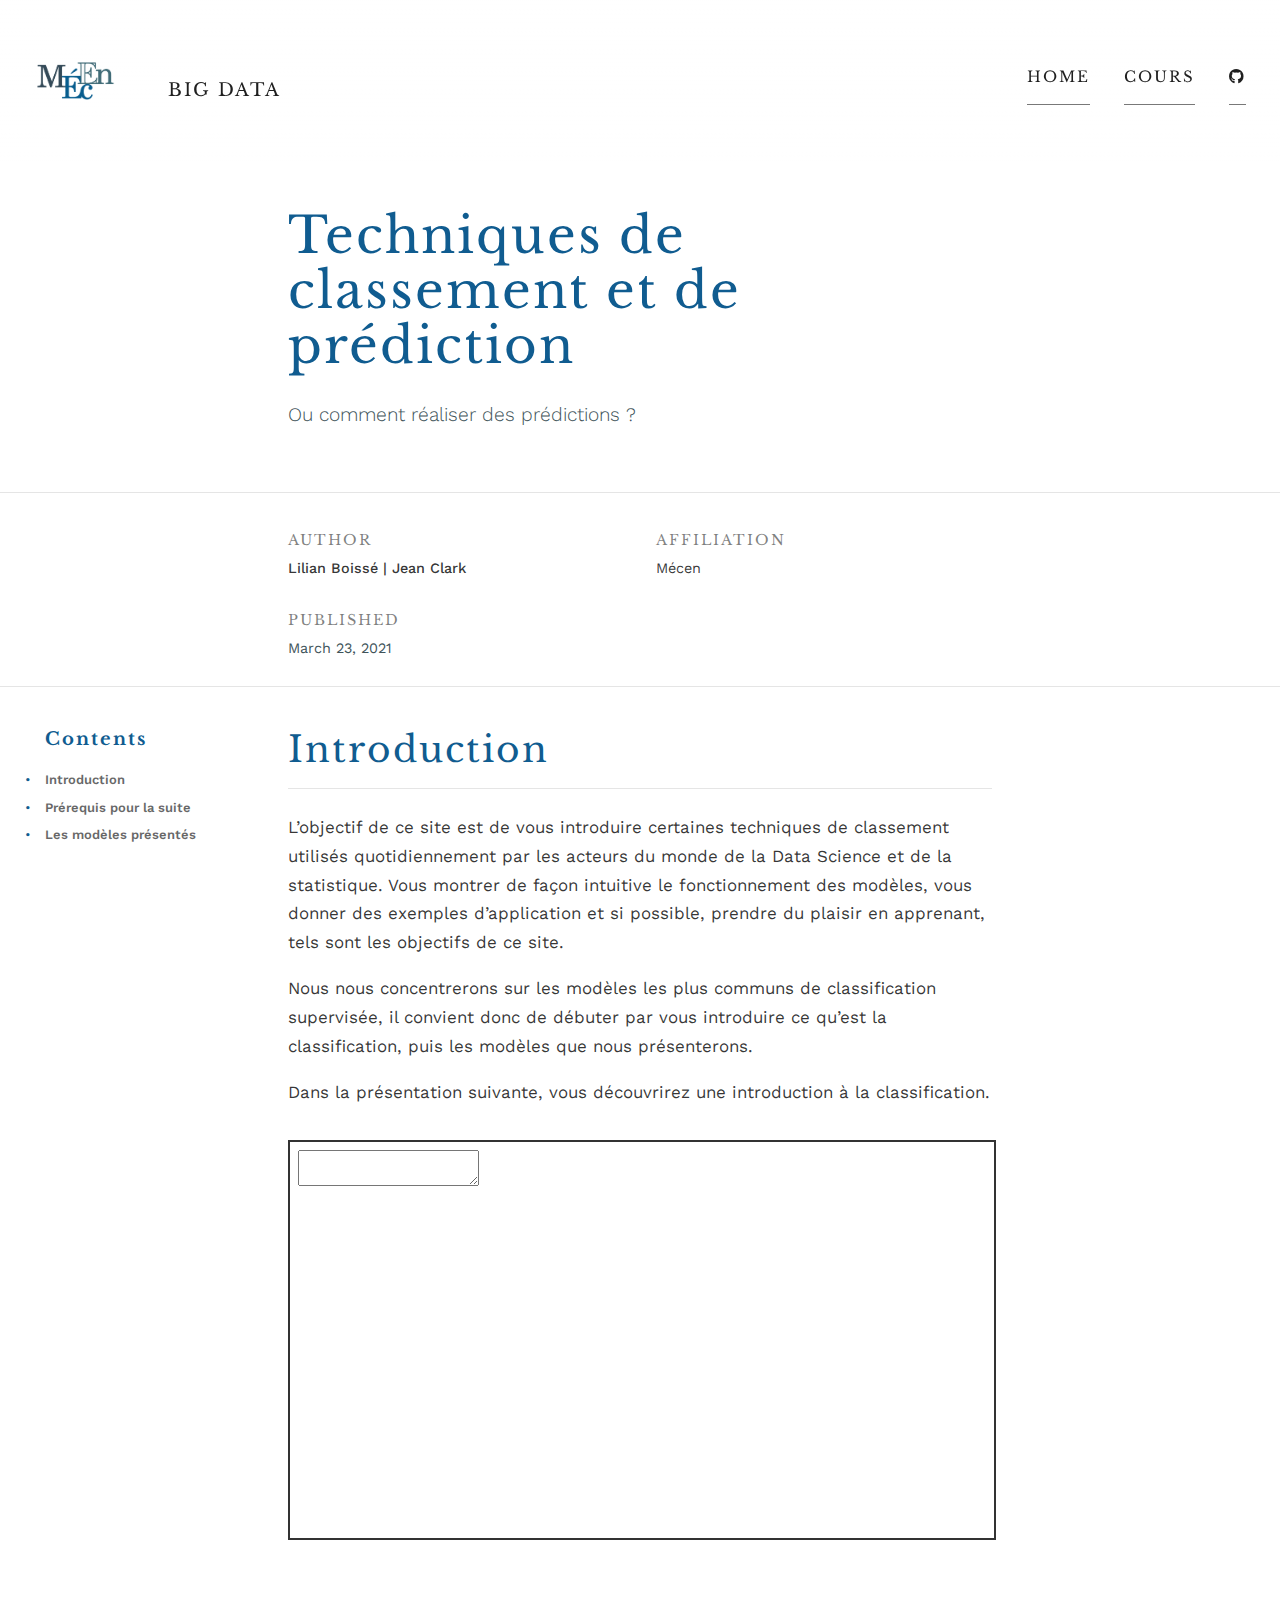
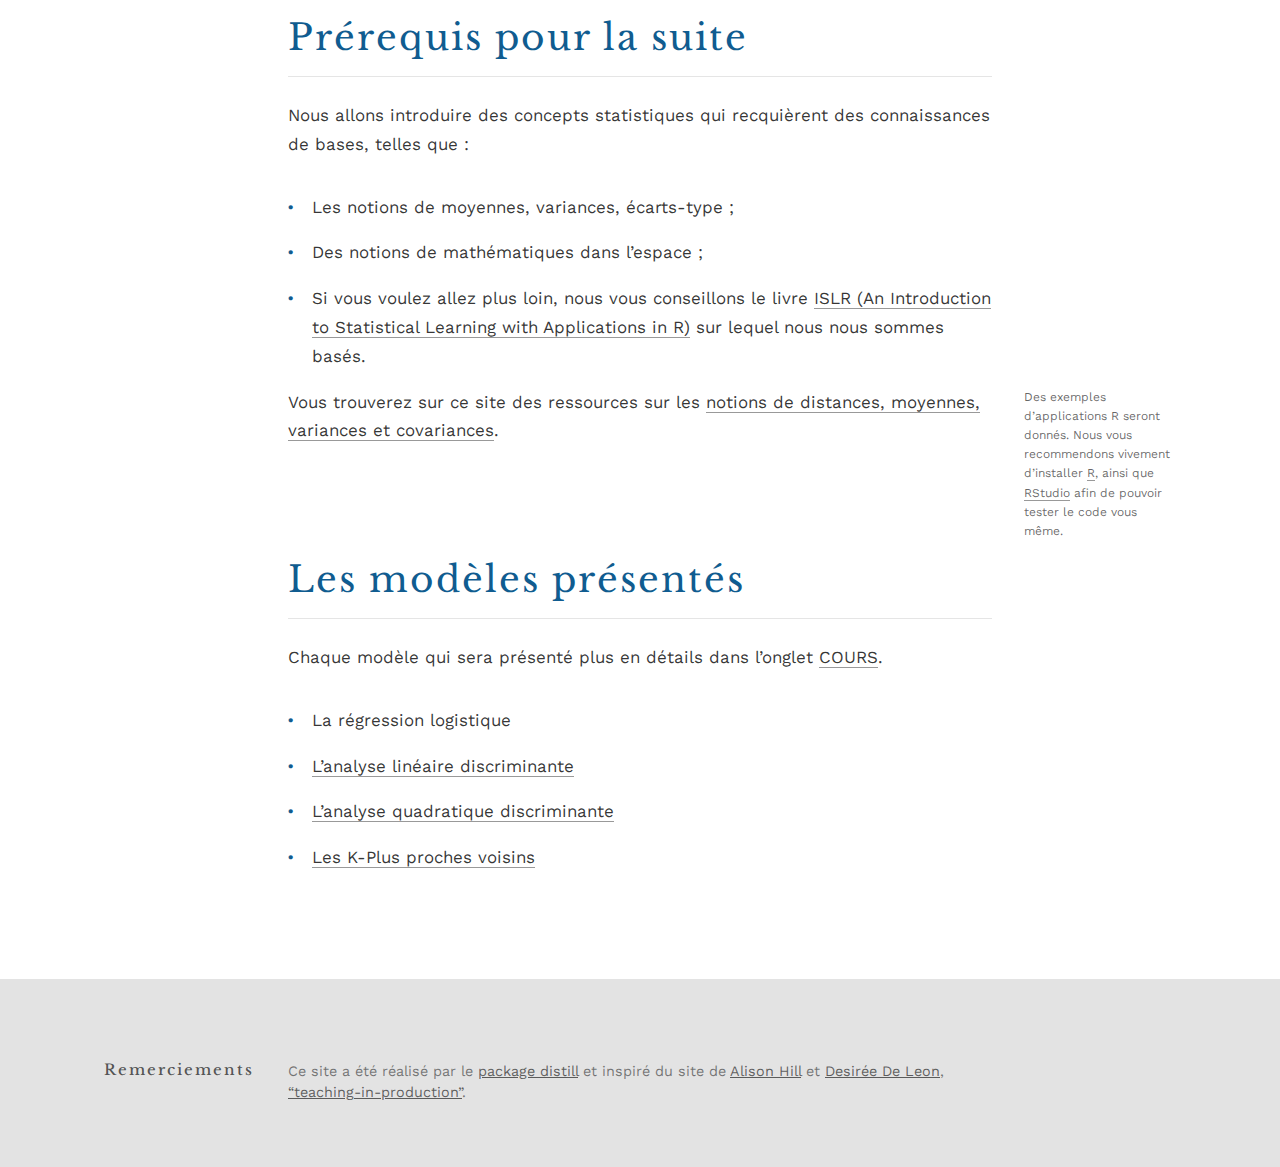
==== docs/index.html @ 763af0d4 "Nouvel essai" ====
<!DOCTYPE html>

<html xmlns="http://www.w3.org/1999/xhtml" lang="" xml:lang="">

<head>
  <meta charset="utf-8"/>
  <meta name="viewport" content="width=device-width, initial-scale=1"/>
  <meta http-equiv="X-UA-Compatible" content="IE=Edge,chrome=1"/>
  <meta name="generator" content="distill" />

  <style type="text/css">
  /* Hide doc at startup (prevent jankiness while JS renders/transforms) */
  body {
    visibility: hidden;
  }
  </style>

 <!--radix_placeholder_import_source-->
 <!--/radix_placeholder_import_source-->

<style type="text/css">code{white-space: pre;}</style>
<style type="text/css" data-origin="pandoc">
pre > code.sourceCode { white-space: pre; position: relative; }
pre > code.sourceCode > span { display: inline-block; line-height: 1.25; }
pre > code.sourceCode > span:empty { height: 1.2em; }
code.sourceCode > span { color: inherit; text-decoration: inherit; }
div.sourceCode { margin: 1em 0; }
pre.sourceCode { margin: 0; }
@media screen {
div.sourceCode { overflow: auto; }
}
@media print {
pre > code.sourceCode { white-space: pre-wrap; }
pre > code.sourceCode > span { text-indent: -5em; padding-left: 5em; }
}
pre.numberSource code
  { counter-reset: source-line 0; }
pre.numberSource code > span
  { position: relative; left: -4em; counter-increment: source-line; }
pre.numberSource code > span > a:first-child::before
  { content: counter(source-line);
    position: relative; left: -1em; text-align: right; vertical-align: baseline;
    border: none; display: inline-block;
    -webkit-touch-callout: none; -webkit-user-select: none;
    -khtml-user-select: none; -moz-user-select: none;
    -ms-user-select: none; user-select: none;
    padding: 0 4px; width: 4em;
    color: #aaaaaa;
  }
pre.numberSource { margin-left: 3em; border-left: 1px solid #aaaaaa;  padding-left: 4px; }
div.sourceCode
  {   }
@media screen {
pre > code.sourceCode > span > a:first-child::before { text-decoration: underline; }
}
code span.al { color: #ad0000; } /* Alert */
code span.an { color: #5e5e5e; } /* Annotation */
code span.at { color: #20794d; } /* Attribute */
code span.bn { color: #ad0000; } /* BaseN */
code span.bu { } /* BuiltIn */
code span.cf { color: #007ba5; } /* ControlFlow */
code span.ch { color: #20794d; } /* Char */
code span.cn { color: #8f5902; } /* Constant */
code span.co { color: #5e5e5e; } /* Comment */
code span.cv { color: #5e5e5e; font-style: italic; } /* CommentVar */
code span.do { color: #5e5e5e; font-style: italic; } /* Documentation */
code span.dt { color: #ad0000; } /* DataType */
code span.dv { color: #ad0000; } /* DecVal */
code span.er { color: #ad0000; } /* Error */
code span.ex { } /* Extension */
code span.fl { color: #ad0000; } /* Float */
code span.fu { color: #4758ab; } /* Function */
code span.im { } /* Import */
code span.in { color: #5e5e5e; } /* Information */
code span.kw { color: #007ba5; } /* Keyword */
code span.op { color: #5e5e5e; } /* Operator */
code span.ot { color: #007ba5; } /* Other */
code span.pp { color: #ad0000; } /* Preprocessor */
code span.sc { color: #20794d; } /* SpecialChar */
code span.ss { color: #20794d; } /* SpecialString */
code span.st { color: #20794d; } /* String */
code span.va { color: #111111; } /* Variable */
code span.vs { color: #20794d; } /* VerbatimString */
code span.wa { color: #5e5e5e; font-style: italic; } /* Warning */
</style>

  <!--radix_placeholder_meta_tags-->
  <title>BIG DATA: Techniques de classement et de prédiction</title>

  <meta property="description" itemprop="description" content="Ou comment réaliser des prédictions ?"/>


  <!--  https://schema.org/Article -->
  <meta property="article:published" itemprop="datePublished" content="2021-03-24"/>
  <meta property="article:created" itemprop="dateCreated" content="2021-03-24"/>
  <meta name="article:author" content="Lilian Boissé | Jean Clark"/>

  <!--  https://developers.facebook.com/docs/sharing/webmasters#markup -->
  <meta property="og:title" content="BIG DATA: Techniques de classement et de prédiction"/>
  <meta property="og:type" content="article"/>
  <meta property="og:description" content="Ou comment réaliser des prédictions ?"/>
  <meta property="og:locale" content="en_US"/>
  <meta property="og:site_name" content="BIG DATA"/>

  <!--  https://dev.twitter.com/cards/types/summary -->
  <meta property="twitter:card" content="summary"/>
  <meta property="twitter:title" content="BIG DATA: Techniques de classement et de prédiction"/>
  <meta property="twitter:description" content="Ou comment réaliser des prédictions ?"/>

  <!--/radix_placeholder_meta_tags-->
  <!--radix_placeholder_rmarkdown_metadata-->

  <script type="text/json" id="radix-rmarkdown-metadata">
  {"type":"list","attributes":{"names":{"type":"character","attributes":{},"value":["title","author","date","description","site"]}},"value":[{"type":"character","attributes":{},"value":["Techniques de classement et de prédiction"]},{"type":"list","attributes":{},"value":[{"type":"list","attributes":{"names":{"type":"character","attributes":{},"value":["name","url","affiliation","affiliation_url"]}},"value":[{"type":"character","attributes":{},"value":["Lilian Boissé | Jean Clark"]},{"type":"character","attributes":{},"value":["https://alison.rbind.io"]},{"type":"character","attributes":{},"value":["Mécen"]},{"type":"character","attributes":{},"value":["http://mecen-univ-tours.fr/"]}]}]},{"type":"character","attributes":{},"value":["2021-03-24"]},{"type":"character","attributes":{},"value":["Ou comment réaliser des prédictions ?\n"]},{"type":"character","attributes":{},"value":["distill::distill_website"]}]}
  </script>
  <!--/radix_placeholder_rmarkdown_metadata-->
  <!--radix_placeholder_navigation_in_header-->
  <meta name="distill:offset" content=""/>

  <script type="application/javascript">

    window.headroom_prevent_pin = false;

    window.document.addEventListener("DOMContentLoaded", function (event) {

      // initialize headroom for banner
      var header = $('header').get(0);
      var headerHeight = header.offsetHeight;
      var headroom = new Headroom(header, {
        tolerance: 5,
        onPin : function() {
          if (window.headroom_prevent_pin) {
            window.headroom_prevent_pin = false;
            headroom.unpin();
          }
        }
      });
      headroom.init();
      if(window.location.hash)
        headroom.unpin();
      $(header).addClass('headroom--transition');

      // offset scroll location for banner on hash change
      // (see: https://github.com/WickyNilliams/headroom.js/issues/38)
      window.addEventListener("hashchange", function(event) {
        window.scrollTo(0, window.pageYOffset - (headerHeight + 25));
      });

      // responsive menu
      $('.distill-site-header').each(function(i, val) {
        var topnav = $(this);
        var toggle = topnav.find('.nav-toggle');
        toggle.on('click', function() {
          topnav.toggleClass('responsive');
        });
      });

      // nav dropdowns
      $('.nav-dropbtn').click(function(e) {
        $(this).next('.nav-dropdown-content').toggleClass('nav-dropdown-active');
        $(this).parent().siblings('.nav-dropdown')
           .children('.nav-dropdown-content').removeClass('nav-dropdown-active');
      });
      $("body").click(function(e){
        $('.nav-dropdown-content').removeClass('nav-dropdown-active');
      });
      $(".nav-dropdown").click(function(e){
        e.stopPropagation();
      });
    });
  </script>

  <style type="text/css">

  /* Theme (user-documented overrideables for nav appearance) */

  .distill-site-nav {
    color: rgba(255, 255, 255, 0.8);
    background-color: #0F2E3D;
    font-size: 15px;
    font-weight: 300;
  }

  .distill-site-nav a {
    color: inherit;
    text-decoration: none;
  }

  .distill-site-nav a:hover {
    color: white;
  }

  @media print {
    .distill-site-nav {
      display: none;
    }
  }

  .distill-site-header {

  }

  .distill-site-footer {

  }


  /* Site Header */

  .distill-site-header {
    width: 100%;
    box-sizing: border-box;
    z-index: 3;
  }

  .distill-site-header .nav-left {
    display: inline-block;
    margin-left: 8px;
  }

  @media screen and (max-width: 768px) {
    .distill-site-header .nav-left {
      margin-left: 0;
    }
  }


  .distill-site-header .nav-right {
    float: right;
    margin-right: 8px;
  }

  .distill-site-header a,
  .distill-site-header .title {
    display: inline-block;
    text-align: center;
    padding: 14px 10px 14px 10px;
  }

  .distill-site-header .title {
    font-size: 18px;
    min-width: 150px;
  }

  .distill-site-header .logo {
    padding: 0;
  }

  .distill-site-header .logo img {
    display: none;
    max-height: 20px;
    width: auto;
    margin-bottom: -4px;
  }

  .distill-site-header .nav-image img {
    max-height: 18px;
    width: auto;
    display: inline-block;
    margin-bottom: -3px;
  }



  @media screen and (min-width: 1000px) {
    .distill-site-header .logo img {
      display: inline-block;
    }
    .distill-site-header .nav-left {
      margin-left: 20px;
    }
    .distill-site-header .nav-right {
      margin-right: 20px;
    }
    .distill-site-header .title {
      padding-left: 12px;
    }
  }


  .distill-site-header .nav-toggle {
    display: none;
  }

  .nav-dropdown {
    display: inline-block;
    position: relative;
  }

  .nav-dropdown .nav-dropbtn {
    border: none;
    outline: none;
    color: rgba(255, 255, 255, 0.8);
    padding: 16px 10px;
    background-color: transparent;
    font-family: inherit;
    font-size: inherit;
    font-weight: inherit;
    margin: 0;
    margin-top: 1px;
    z-index: 2;
  }

  .nav-dropdown-content {
    display: none;
    position: absolute;
    background-color: white;
    min-width: 200px;
    border: 1px solid rgba(0,0,0,0.15);
    border-radius: 4px;
    box-shadow: 0px 8px 16px 0px rgba(0,0,0,0.1);
    z-index: 1;
    margin-top: 2px;
    white-space: nowrap;
    padding-top: 4px;
    padding-bottom: 4px;
  }

  .nav-dropdown-content hr {
    margin-top: 4px;
    margin-bottom: 4px;
    border: none;
    border-bottom: 1px solid rgba(0, 0, 0, 0.1);
  }

  .nav-dropdown-active {
    display: block;
  }

  .nav-dropdown-content a, .nav-dropdown-content .nav-dropdown-header {
    color: black;
    padding: 6px 24px;
    text-decoration: none;
    display: block;
    text-align: left;
  }

  .nav-dropdown-content .nav-dropdown-header {
    display: block;
    padding: 5px 24px;
    padding-bottom: 0;
    text-transform: uppercase;
    font-size: 14px;
    color: #999999;
    white-space: nowrap;
  }

  .nav-dropdown:hover .nav-dropbtn {
    color: white;
  }

  .nav-dropdown-content a:hover {
    background-color: #ddd;
    color: black;
  }

  .nav-right .nav-dropdown-content {
    margin-left: -45%;
    right: 0;
  }

  @media screen and (max-width: 768px) {
    .distill-site-header a, .distill-site-header .nav-dropdown  {display: none;}
    .distill-site-header a.nav-toggle {
      float: right;
      display: block;
    }
    .distill-site-header .title {
      margin-left: 0;
    }
    .distill-site-header .nav-right {
      margin-right: 0;
    }
    .distill-site-header {
      overflow: hidden;
    }
    .nav-right .nav-dropdown-content {
      margin-left: 0;
    }
  }


  @media screen and (max-width: 768px) {
    .distill-site-header.responsive {position: relative; min-height: 500px; }
    .distill-site-header.responsive a.nav-toggle {
      position: absolute;
      right: 0;
      top: 0;
    }
    .distill-site-header.responsive a,
    .distill-site-header.responsive .nav-dropdown {
      display: block;
      text-align: left;
    }
    .distill-site-header.responsive .nav-left,
    .distill-site-header.responsive .nav-right {
      width: 100%;
    }
    .distill-site-header.responsive .nav-dropdown {float: none;}
    .distill-site-header.responsive .nav-dropdown-content {position: relative;}
    .distill-site-header.responsive .nav-dropdown .nav-dropbtn {
      display: block;
      width: 100%;
      text-align: left;
    }
  }

  /* Site Footer */

  .distill-site-footer {
    width: 100%;
    overflow: hidden;
    box-sizing: border-box;
    z-index: 3;
    margin-top: 30px;
    padding-top: 30px;
    padding-bottom: 30px;
    text-align: center;
  }

  /* Headroom */

  d-title {
    padding-top: 6rem;
  }

  @media print {
    d-title {
      padding-top: 4rem;
    }
  }

  .headroom {
    z-index: 1000;
    position: fixed;
    top: 0;
    left: 0;
    right: 0;
  }

  .headroom--transition {
    transition: all .4s ease-in-out;
  }

  .headroom--unpinned {
    top: -100px;
  }

  .headroom--pinned {
    top: 0;
  }

  /* adjust viewport for navbar height */
  /* helps vertically center bootstrap (non-distill) content */
  .min-vh-100 {
    min-height: calc(100vh - 100px) !important;
  }

  </style>

  <script src="site_libs/jquery-1.11.3/jquery.min.js"></script>
  <link href="site_libs/font-awesome-5.1.0/css/all.css" rel="stylesheet"/>
  <link href="site_libs/font-awesome-5.1.0/css/v4-shims.css" rel="stylesheet"/>
  <script src="site_libs/headroom-0.9.4/headroom.min.js"></script>
  <script src="site_libs/autocomplete-0.37.1/autocomplete.min.js"></script>
  <script src="site_libs/fuse-6.4.1/fuse.min.js"></script>

  <script type="application/javascript">

  function getMeta(metaName) {
    var metas = document.getElementsByTagName('meta');
    for (let i = 0; i < metas.length; i++) {
      if (metas[i].getAttribute('name') === metaName) {
        return metas[i].getAttribute('content');
      }
    }
    return '';
  }

  function offsetURL(url) {
    var offset = getMeta('distill:offset');
    return offset ? offset + '/' + url : url;
  }

  function createFuseIndex() {

    // create fuse index
    var options = {
      keys: [
        { name: 'title', weight: 20 },
        { name: 'categories', weight: 15 },
        { name: 'description', weight: 10 },
        { name: 'contents', weight: 5 },
      ],
      ignoreLocation: true,
      threshold: 0
    };
    var fuse = new window.Fuse([], options);

    // fetch the main search.json
    return fetch(offsetURL('search.json'))
      .then(function(response) {
        if (response.status == 200) {
          return response.json().then(function(json) {
            // index main articles
            json.articles.forEach(function(article) {
              fuse.add(article);
            });
            // download collections and index their articles
            return Promise.all(json.collections.map(function(collection) {
              return fetch(offsetURL(collection)).then(function(response) {
                if (response.status === 200) {
                  return response.json().then(function(articles) {
                    articles.forEach(function(article) {
                      fuse.add(article);
                    });
                  })
                } else {
                  return Promise.reject(
                    new Error('Unexpected status from search index request: ' +
                              response.status)
                  );
                }
              });
            })).then(function() {
              return fuse;
            });
          });

        } else {
          return Promise.reject(
            new Error('Unexpected status from search index request: ' +
                        response.status)
          );
        }
      });
  }

  window.document.addEventListener("DOMContentLoaded", function (event) {

    // get search element (bail if we don't have one)
    var searchEl = window.document.getElementById('distill-search');
    if (!searchEl)
      return;

    createFuseIndex()
      .then(function(fuse) {

        // make search box visible
        searchEl.classList.remove('hidden');

        // initialize autocomplete
        var options = {
          autoselect: true,
          hint: false,
          minLength: 2,
        };
        window.autocomplete(searchEl, options, [{
          source: function(query, callback) {
            const searchOptions = {
              isCaseSensitive: false,
              shouldSort: true,
              minMatchCharLength: 2,
              limit: 10,
            };
            var results = fuse.search(query, searchOptions);
            callback(results
              .map(function(result) { return result.item; })
            );
          },
          templates: {
            suggestion: function(suggestion) {
              var img = suggestion.preview && Object.keys(suggestion.preview).length > 0
                ? `<img src="${offsetURL(suggestion.preview)}"</img>`
                : '';
              var html = `
                <div class="search-item">
                  <h3>${suggestion.title}</h3>
                  <div class="search-item-description">
                    ${suggestion.description || ''}
                  </div>
                  <div class="search-item-preview">
                    ${img}
                  </div>
                </div>
              `;
              return html;
            }
          }
        }]).on('autocomplete:selected', function(event, suggestion) {
          window.location.href = offsetURL(suggestion.path);
        });
        // remove inline display style on autocompleter (we want to
        // manage responsive display via css)
        $('.algolia-autocomplete').css("display", "");
      })
      .catch(function(error) {
        console.log(error);
      });

  });

  </script>

  <style type="text/css">

  .nav-search {
    font-size: x-small;
  }

  /* Algolioa Autocomplete */

  .algolia-autocomplete {
    display: inline-block;
    margin-left: 10px;
    vertical-align: sub;
    background-color: white;
    color: black;
    padding: 6px;
    padding-top: 8px;
    padding-bottom: 0;
    border-radius: 6px;
    border: 1px #0F2E3D solid;
    width: 180px;
  }


  @media screen and (max-width: 768px) {
    .distill-site-nav .algolia-autocomplete {
      display: none;
      visibility: hidden;
    }
    .distill-site-nav.responsive .algolia-autocomplete {
      display: inline-block;
      visibility: visible;
    }
    .distill-site-nav.responsive .algolia-autocomplete .aa-dropdown-menu {
      margin-left: 0;
      width: 400px;
      max-height: 400px;
    }
  }

  .algolia-autocomplete .aa-input, .algolia-autocomplete .aa-hint {
    width: 90%;
    outline: none;
    border: none;
  }

  .algolia-autocomplete .aa-hint {
    color: #999;
  }
  .algolia-autocomplete .aa-dropdown-menu {
    width: 550px;
    max-height: 70vh;
    overflow-x: visible;
    overflow-y: scroll;
    padding: 5px;
    margin-top: 3px;
    margin-left: -150px;
    background-color: #fff;
    border-radius: 5px;
    border: 1px solid #999;
    border-top: none;
  }

  .algolia-autocomplete .aa-dropdown-menu .aa-suggestion {
    cursor: pointer;
    padding: 5px 4px;
    border-bottom: 1px solid #eee;
  }

  .algolia-autocomplete .aa-dropdown-menu .aa-suggestion:last-of-type {
    border-bottom: none;
    margin-bottom: 2px;
  }

  .algolia-autocomplete .aa-dropdown-menu .aa-suggestion .search-item {
    overflow: hidden;
    font-size: 0.8em;
    line-height: 1.4em;
  }

  .algolia-autocomplete .aa-dropdown-menu .aa-suggestion .search-item h3 {
    font-size: 1rem;
    margin-block-start: 0;
    margin-block-end: 5px;
  }

  .algolia-autocomplete .aa-dropdown-menu .aa-suggestion .search-item-description {
    display: inline-block;
    overflow: hidden;
    height: 2.8em;
    width: 80%;
    margin-right: 4%;
  }

  .algolia-autocomplete .aa-dropdown-menu .aa-suggestion .search-item-preview {
    display: inline-block;
    width: 15%;
  }

  .algolia-autocomplete .aa-dropdown-menu .aa-suggestion .search-item-preview img {
    height: 3em;
    width: auto;
    display: none;
  }

  .algolia-autocomplete .aa-dropdown-menu .aa-suggestion .search-item-preview img[src] {
    display: initial;
  }

  .algolia-autocomplete .aa-dropdown-menu .aa-suggestion.aa-cursor {
    background-color: #eee;
  }
  .algolia-autocomplete .aa-dropdown-menu .aa-suggestion em {
    font-weight: bold;
    font-style: normal;
  }

  </style>


  <!--/radix_placeholder_navigation_in_header-->
  <!--radix_placeholder_distill-->

  <style type="text/css">

  body {
    background-color: white;
  }

  .pandoc-table {
    width: 100%;
  }

  .pandoc-table>caption {
    margin-bottom: 10px;
  }

  .pandoc-table th:not([align]) {
    text-align: left;
  }

  .pagedtable-footer {
    font-size: 15px;
  }

  d-byline .byline {
    grid-template-columns: 2fr 2fr;
  }

  d-byline .byline h3 {
    margin-block-start: 1.5em;
  }

  d-byline .byline .authors-affiliations h3 {
    margin-block-start: 0.5em;
  }

  .authors-affiliations .orcid-id {
    width: 16px;
    height:16px;
    margin-left: 4px;
    margin-right: 4px;
    vertical-align: middle;
    padding-bottom: 2px;
  }

  d-title .dt-tags {
    margin-top: 1em;
    grid-column: text;
  }

  .dt-tags .dt-tag {
    text-decoration: none;
    display: inline-block;
    color: rgba(0,0,0,0.6);
    padding: 0em 0.4em;
    margin-right: 0.5em;
    margin-bottom: 0.4em;
    font-size: 70%;
    border: 1px solid rgba(0,0,0,0.2);
    border-radius: 3px;
    text-transform: uppercase;
    font-weight: 500;
  }

  d-article table.gt_table td,
  d-article table.gt_table th {
    border-bottom: none;
  }

  .html-widget {
    margin-bottom: 2.0em;
  }

  .l-screen-inset {
    padding-right: 16px;
  }

  .l-screen .caption {
    margin-left: 10px;
  }

  .shaded {
    background: rgb(247, 247, 247);
    padding-top: 20px;
    padding-bottom: 20px;
    border-top: 1px solid rgba(0, 0, 0, 0.1);
    border-bottom: 1px solid rgba(0, 0, 0, 0.1);
  }

  .shaded .html-widget {
    margin-bottom: 0;
    border: 1px solid rgba(0, 0, 0, 0.1);
  }

  .shaded .shaded-content {
    background: white;
  }

  .text-output {
    margin-top: 0;
    line-height: 1.5em;
  }

  .hidden {
    display: none !important;
  }

  d-article {
    padding-top: 2.5rem;
    padding-bottom: 30px;
  }

  d-appendix {
    padding-top: 30px;
  }

  d-article>p>img {
    width: 100%;
  }

  d-article h2 {
    margin: 1rem 0 1.5rem 0;
  }

  d-article h3 {
    margin-top: 1.5rem;
  }

  d-article iframe {
    border: 1px solid rgba(0, 0, 0, 0.1);
    margin-bottom: 2.0em;
    width: 100%;
  }

  /* Tweak code blocks */

  d-article div.sourceCode code,
  d-article pre code {
    font-family: Consolas, Monaco, 'Andale Mono', 'Ubuntu Mono', monospace;
  }

  d-article pre,
  d-article div.sourceCode,
  d-article div.sourceCode pre {
    overflow: auto;
  }

  d-article div.sourceCode {
    background-color: white;
  }

  d-article div.sourceCode pre {
    padding-left: 10px;
    font-size: 12px;
    border-left: 2px solid rgba(0,0,0,0.1);
  }

  d-article pre {
    font-size: 12px;
    color: black;
    background: none;
    margin-top: 0;
    text-align: left;
    white-space: pre;
    word-spacing: normal;
    word-break: normal;
    word-wrap: normal;
    line-height: 1.5;

    -moz-tab-size: 4;
    -o-tab-size: 4;
    tab-size: 4;

    -webkit-hyphens: none;
    -moz-hyphens: none;
    -ms-hyphens: none;
    hyphens: none;
  }

  d-article pre a {
    border-bottom: none;
  }

  d-article pre a:hover {
    border-bottom: none;
    text-decoration: underline;
  }

  d-article details {
    grid-column: text;
    margin-bottom: 0.8em;
  }

  @media(min-width: 768px) {

  d-article pre,
  d-article div.sourceCode,
  d-article div.sourceCode pre {
    overflow: visible !important;
  }

  d-article div.sourceCode pre {
    padding-left: 18px;
    font-size: 14px;
  }

  d-article pre {
    font-size: 14px;
  }

  }

  figure img.external {
    background: white;
    border: 1px solid rgba(0, 0, 0, 0.1);
    box-shadow: 0 1px 8px rgba(0, 0, 0, 0.1);
    padding: 18px;
    box-sizing: border-box;
  }

  /* CSS for d-contents */

  .d-contents {
    grid-column: text;
    color: rgba(0,0,0,0.8);
    font-size: 0.9em;
    padding-bottom: 1em;
    margin-bottom: 1em;
    padding-bottom: 0.5em;
    margin-bottom: 1em;
    padding-left: 0.25em;
    justify-self: start;
  }

  @media(min-width: 1000px) {
    .d-contents.d-contents-float {
      height: 0;
      grid-column-start: 1;
      grid-column-end: 4;
      justify-self: center;
      padding-right: 3em;
      padding-left: 2em;
    }
  }

  .d-contents nav h3 {
    font-size: 18px;
    margin-top: 0;
    margin-bottom: 1em;
  }

  .d-contents li {
    list-style-type: none
  }

  .d-contents nav > ul {
    padding-left: 0;
  }

  .d-contents ul {
    padding-left: 1em
  }

  .d-contents nav ul li {
    margin-top: 0.6em;
    margin-bottom: 0.2em;
  }

  .d-contents nav a {
    font-size: 13px;
    border-bottom: none;
    text-decoration: none
    color: rgba(0, 0, 0, 0.8);
  }

  .d-contents nav a:hover {
    text-decoration: underline solid rgba(0, 0, 0, 0.6)
  }

  .d-contents nav > ul > li > a {
    font-weight: 600;
  }

  .d-contents nav > ul > li > ul {
    font-weight: inherit;
  }

  .d-contents nav > ul > li > ul > li {
    margin-top: 0.2em;
  }


  .d-contents nav ul {
    margin-top: 0;
    margin-bottom: 0.25em;
  }

  .d-article-with-toc h2:nth-child(2) {
    margin-top: 0;
  }


  /* Figure */

  .figure {
    position: relative;
    margin-bottom: 2.5em;
    margin-top: 1.5em;
  }

  .figure img {
    width: 100%;
  }

  .figure .caption {
    color: rgba(0, 0, 0, 0.6);
    font-size: 12px;
    line-height: 1.5em;
  }

  .figure img.external {
    background: white;
    border: 1px solid rgba(0, 0, 0, 0.1);
    box-shadow: 0 1px 8px rgba(0, 0, 0, 0.1);
    padding: 18px;
    box-sizing: border-box;
  }

  .figure .caption a {
    color: rgba(0, 0, 0, 0.6);
  }

  .figure .caption b,
  .figure .caption strong, {
    font-weight: 600;
    color: rgba(0, 0, 0, 1.0);
  }

  /* Citations */

  d-article .citation {
    color: inherit;
    cursor: inherit;
  }

  div.hanging-indent{
    margin-left: 1em; text-indent: -1em;
  }

  /* Citation hover box */

  .tippy-box[data-theme~=light-border] {
    background-color: rgba(250, 250, 250, 0.95);
  }

  .tippy-content > p {
    margin-bottom: 0;
    padding: 2px;
  }


  /* Tweak 1000px media break to show more text */

  @media(min-width: 1000px) {
    .base-grid,
    distill-header,
    d-title,
    d-abstract,
    d-article,
    d-appendix,
    distill-appendix,
    d-byline,
    d-footnote-list,
    d-citation-list,
    distill-footer {
      grid-template-columns: [screen-start] 1fr [page-start kicker-start] 80px [middle-start] 50px [text-start kicker-end] 65px 65px 65px 65px 65px 65px 65px 65px [text-end gutter-start] 65px [middle-end] 65px [page-end gutter-end] 1fr [screen-end];
      grid-column-gap: 16px;
    }

    .grid {
      grid-column-gap: 16px;
    }

    d-article {
      font-size: 1.06rem;
      line-height: 1.7em;
    }
    figure .caption, .figure .caption, figure figcaption {
      font-size: 13px;
    }
  }

  @media(min-width: 1180px) {
    .base-grid,
    distill-header,
    d-title,
    d-abstract,
    d-article,
    d-appendix,
    distill-appendix,
    d-byline,
    d-footnote-list,
    d-citation-list,
    distill-footer {
      grid-template-columns: [screen-start] 1fr [page-start kicker-start] 60px [middle-start] 60px [text-start kicker-end] 60px 60px 60px 60px 60px 60px 60px 60px [text-end gutter-start] 60px [middle-end] 60px [page-end gutter-end] 1fr [screen-end];
      grid-column-gap: 32px;
    }

    .grid {
      grid-column-gap: 32px;
    }
  }


  /* Get the citation styles for the appendix (not auto-injected on render since
     we do our own rendering of the citation appendix) */

  d-appendix .citation-appendix,
  .d-appendix .citation-appendix {
    font-size: 11px;
    line-height: 15px;
    border-left: 1px solid rgba(0, 0, 0, 0.1);
    padding-left: 18px;
    border: 1px solid rgba(0,0,0,0.1);
    background: rgba(0, 0, 0, 0.02);
    padding: 10px 18px;
    border-radius: 3px;
    color: rgba(150, 150, 150, 1);
    overflow: hidden;
    margin-top: -12px;
    white-space: pre-wrap;
    word-wrap: break-word;
  }

  /* Include appendix styles here so they can be overridden */

  d-appendix {
    contain: layout style;
    font-size: 0.8em;
    line-height: 1.7em;
    margin-top: 60px;
    margin-bottom: 0;
    border-top: 1px solid rgba(0, 0, 0, 0.1);
    color: rgba(0,0,0,0.5);
    padding-top: 60px;
    padding-bottom: 48px;
  }

  d-appendix h3 {
    grid-column: page-start / text-start;
    font-size: 15px;
    font-weight: 500;
    margin-top: 1em;
    margin-bottom: 0;
    color: rgba(0,0,0,0.65);
  }

  d-appendix h3 + * {
    margin-top: 1em;
  }

  d-appendix ol {
    padding: 0 0 0 15px;
  }

  @media (min-width: 768px) {
    d-appendix ol {
      padding: 0 0 0 30px;
      margin-left: -30px;
    }
  }

  d-appendix li {
    margin-bottom: 1em;
  }

  d-appendix a {
    color: rgba(0, 0, 0, 0.6);
  }

  d-appendix > * {
    grid-column: text;
  }

  d-appendix > d-footnote-list,
  d-appendix > d-citation-list,
  d-appendix > distill-appendix {
    grid-column: screen;
  }

  /* Include footnote styles here so they can be overridden */

  d-footnote-list {
    contain: layout style;
  }

  d-footnote-list > * {
    grid-column: text;
  }

  d-footnote-list a.footnote-backlink {
    color: rgba(0,0,0,0.3);
    padding-left: 0.5em;
  }



  /* Anchor.js */

  .anchorjs-link {
    /*transition: all .25s linear; */
    text-decoration: none;
    border-bottom: none;
  }
  *:hover > .anchorjs-link {
    margin-left: -1.125em !important;
    text-decoration: none;
    border-bottom: none;
  }

  /* Social footer */

  .social_footer {
    margin-top: 30px;
    margin-bottom: 0;
    color: rgba(0,0,0,0.67);
  }

  .disqus-comments {
    margin-right: 30px;
  }

  .disqus-comment-count {
    border-bottom: 1px solid rgba(0, 0, 0, 0.4);
    cursor: pointer;
  }

  #disqus_thread {
    margin-top: 30px;
  }

  .article-sharing a {
    border-bottom: none;
    margin-right: 8px;
  }

  .article-sharing a:hover {
    border-bottom: none;
  }

  .sidebar-section.subscribe {
    font-size: 12px;
    line-height: 1.6em;
  }

  .subscribe p {
    margin-bottom: 0.5em;
  }


  .article-footer .subscribe {
    font-size: 15px;
    margin-top: 45px;
  }


  .sidebar-section.custom {
    font-size: 12px;
    line-height: 1.6em;
  }

  .custom p {
    margin-bottom: 0.5em;
  }

  /* Styles for listing layout (hide title) */
  .layout-listing d-title, .layout-listing .d-title {
    display: none;
  }

  /* Styles for posts lists (not auto-injected) */


  .posts-with-sidebar {
    padding-left: 45px;
    padding-right: 45px;
  }

  .posts-list .description h2,
  .posts-list .description p {
    font-family: -apple-system, BlinkMacSystemFont, "Segoe UI", Roboto, Oxygen, Ubuntu, Cantarell, "Fira Sans", "Droid Sans", "Helvetica Neue", Arial, sans-serif;
  }

  .posts-list .description h2 {
    font-weight: 700;
    border-bottom: none;
    padding-bottom: 0;
  }

  .posts-list h2.post-tag {
    border-bottom: 1px solid rgba(0, 0, 0, 0.2);
    padding-bottom: 12px;
  }
  .posts-list {
    margin-top: 60px;
    margin-bottom: 24px;
  }

  .posts-list .post-preview {
    text-decoration: none;
    overflow: hidden;
    display: block;
    border-bottom: 1px solid rgba(0, 0, 0, 0.1);
    padding: 24px 0;
  }

  .post-preview-last {
    border-bottom: none !important;
  }

  .posts-list .posts-list-caption {
    grid-column: screen;
    font-weight: 400;
  }

  .posts-list .post-preview h2 {
    margin: 0 0 6px 0;
    line-height: 1.2em;
    font-style: normal;
    font-size: 24px;
  }

  .posts-list .post-preview p {
    margin: 0 0 12px 0;
    line-height: 1.4em;
    font-size: 16px;
  }

  .posts-list .post-preview .thumbnail {
    box-sizing: border-box;
    margin-bottom: 24px;
    position: relative;
    max-width: 500px;
  }
  .posts-list .post-preview img {
    width: 100%;
    display: block;
  }

  .posts-list .metadata {
    font-size: 12px;
    line-height: 1.4em;
    margin-bottom: 18px;
  }

  .posts-list .metadata > * {
    display: inline-block;
  }

  .posts-list .metadata .publishedDate {
    margin-right: 2em;
  }

  .posts-list .metadata .dt-authors {
    display: block;
    margin-top: 0.3em;
    margin-right: 2em;
  }

  .posts-list .dt-tags {
    display: block;
    line-height: 1em;
  }

  .posts-list .dt-tags .dt-tag {
    display: inline-block;
    color: rgba(0,0,0,0.6);
    padding: 0.3em 0.4em;
    margin-right: 0.2em;
    margin-bottom: 0.4em;
    font-size: 60%;
    border: 1px solid rgba(0,0,0,0.2);
    border-radius: 3px;
    text-transform: uppercase;
    font-weight: 500;
  }

  .posts-list img {
    opacity: 1;
  }

  .posts-list img[data-src] {
    opacity: 0;
  }

  .posts-more {
    clear: both;
  }


  .posts-sidebar {
    font-size: 16px;
  }

  .posts-sidebar h3 {
    font-size: 16px;
    margin-top: 0;
    margin-bottom: 0.5em;
    font-weight: 400;
    text-transform: uppercase;
  }

  .sidebar-section {
    margin-bottom: 30px;
  }

  .categories ul {
    list-style-type: none;
    margin: 0;
    padding: 0;
  }

  .categories li {
    color: rgba(0, 0, 0, 0.8);
    margin-bottom: 0;
  }

  .categories li>a {
    border-bottom: none;
  }

  .categories li>a:hover {
    border-bottom: 1px solid rgba(0, 0, 0, 0.4);
  }

  .categories .active {
    font-weight: 600;
  }

  .categories .category-count {
    color: rgba(0, 0, 0, 0.4);
  }


  @media(min-width: 768px) {
    .posts-list .post-preview h2 {
      font-size: 26px;
    }
    .posts-list .post-preview .thumbnail {
      float: right;
      width: 30%;
      margin-bottom: 0;
    }
    .posts-list .post-preview .description {
      float: left;
      width: 45%;
    }
    .posts-list .post-preview .metadata {
      float: left;
      width: 20%;
      margin-top: 8px;
    }
    .posts-list .post-preview p {
      margin: 0 0 12px 0;
      line-height: 1.5em;
      font-size: 16px;
    }
    .posts-with-sidebar .posts-list {
      float: left;
      width: 75%;
    }
    .posts-with-sidebar .posts-sidebar {
      float: right;
      width: 20%;
      margin-top: 60px;
      padding-top: 24px;
      padding-bottom: 24px;
    }
  }


  /* Improve display for browsers without grid (IE/Edge <= 15) */

  .downlevel {
    line-height: 1.6em;
    font-family: -apple-system, BlinkMacSystemFont, "Segoe UI", Roboto, Oxygen, Ubuntu, Cantarell, "Fira Sans", "Droid Sans", "Helvetica Neue", Arial, sans-serif;
    margin: 0;
  }

  .downlevel .d-title {
    padding-top: 6rem;
    padding-bottom: 1.5rem;
  }

  .downlevel .d-title h1 {
    font-size: 50px;
    font-weight: 700;
    line-height: 1.1em;
    margin: 0 0 0.5rem;
  }

  .downlevel .d-title p {
    font-weight: 300;
    font-size: 1.2rem;
    line-height: 1.55em;
    margin-top: 0;
  }

  .downlevel .d-byline {
    padding-top: 0.8em;
    padding-bottom: 0.8em;
    font-size: 0.8rem;
    line-height: 1.8em;
  }

  .downlevel .section-separator {
    border: none;
    border-top: 1px solid rgba(0, 0, 0, 0.1);
  }

  .downlevel .d-article {
    font-size: 1.06rem;
    line-height: 1.7em;
    padding-top: 1rem;
    padding-bottom: 2rem;
  }


  .downlevel .d-appendix {
    padding-left: 0;
    padding-right: 0;
    max-width: none;
    font-size: 0.8em;
    line-height: 1.7em;
    margin-bottom: 0;
    color: rgba(0,0,0,0.5);
    padding-top: 40px;
    padding-bottom: 48px;
  }

  .downlevel .footnotes ol {
    padding-left: 13px;
  }

  .downlevel .base-grid,
  .downlevel .distill-header,
  .downlevel .d-title,
  .downlevel .d-abstract,
  .downlevel .d-article,
  .downlevel .d-appendix,
  .downlevel .distill-appendix,
  .downlevel .d-byline,
  .downlevel .d-footnote-list,
  .downlevel .d-citation-list,
  .downlevel .distill-footer,
  .downlevel .appendix-bottom,
  .downlevel .posts-container {
    padding-left: 40px;
    padding-right: 40px;
  }

  @media(min-width: 768px) {
    .downlevel .base-grid,
    .downlevel .distill-header,
    .downlevel .d-title,
    .downlevel .d-abstract,
    .downlevel .d-article,
    .downlevel .d-appendix,
    .downlevel .distill-appendix,
    .downlevel .d-byline,
    .downlevel .d-footnote-list,
    .downlevel .d-citation-list,
    .downlevel .distill-footer,
    .downlevel .appendix-bottom,
    .downlevel .posts-container {
    padding-left: 150px;
    padding-right: 150px;
    max-width: 900px;
  }
  }

  .downlevel pre code {
    display: block;
    border-left: 2px solid rgba(0, 0, 0, .1);
    padding: 0 0 0 20px;
    font-size: 14px;
  }

  .downlevel code, .downlevel pre {
    color: black;
    background: none;
    font-family: Consolas, Monaco, 'Andale Mono', 'Ubuntu Mono', monospace;
    text-align: left;
    white-space: pre;
    word-spacing: normal;
    word-break: normal;
    word-wrap: normal;
    line-height: 1.5;

    -moz-tab-size: 4;
    -o-tab-size: 4;
    tab-size: 4;

    -webkit-hyphens: none;
    -moz-hyphens: none;
    -ms-hyphens: none;
    hyphens: none;
  }

  .downlevel .posts-list .post-preview {
    color: inherit;
  }



  </style>

  <script type="application/javascript">

  function is_downlevel_browser() {
    if (bowser.isUnsupportedBrowser({ msie: "12", msedge: "16"},
                                   window.navigator.userAgent)) {
      return true;
    } else {
      return window.load_distill_framework === undefined;
    }
  }

  // show body when load is complete
  function on_load_complete() {

    // add anchors
    if (window.anchors) {
      window.anchors.options.placement = 'left';
      window.anchors.add('d-article > h2, d-article > h3, d-article > h4, d-article > h5');
    }


    // set body to visible
    document.body.style.visibility = 'visible';

    // force redraw for leaflet widgets
    if (window.HTMLWidgets) {
      var maps = window.HTMLWidgets.findAll(".leaflet");
      $.each(maps, function(i, el) {
        var map = this.getMap();
        map.invalidateSize();
        map.eachLayer(function(layer) {
          if (layer instanceof L.TileLayer)
            layer.redraw();
        });
      });
    }

    // trigger 'shown' so htmlwidgets resize
    $('d-article').trigger('shown');
  }

  function init_distill() {

    init_common();

    // create front matter
    var front_matter = $('<d-front-matter></d-front-matter>');
    $('#distill-front-matter').wrap(front_matter);

    // create d-title
    $('.d-title').changeElementType('d-title');

    // create d-byline
    var byline = $('<d-byline></d-byline>');
    $('.d-byline').replaceWith(byline);

    // create d-article
    var article = $('<d-article></d-article>');
    $('.d-article').wrap(article).children().unwrap();

    // move posts container into article
    $('.posts-container').appendTo($('d-article'));

    // create d-appendix
    $('.d-appendix').changeElementType('d-appendix');

    // flag indicating that we have appendix items
    var appendix = $('.appendix-bottom').children('h3').length > 0;

    // replace footnotes with <d-footnote>
    $('.footnote-ref').each(function(i, val) {
      appendix = true;
      var href = $(this).attr('href');
      var id = href.replace('#', '');
      var fn = $('#' + id);
      var fn_p = $('#' + id + '>p');
      fn_p.find('.footnote-back').remove();
      var text = fn_p.html();
      var dtfn = $('<d-footnote></d-footnote>');
      dtfn.html(text);
      $(this).replaceWith(dtfn);
    });
    // remove footnotes
    $('.footnotes').remove();

    // move refs into #references-listing
    $('#references-listing').replaceWith($('#refs'));

    $('h1.appendix, h2.appendix').each(function(i, val) {
      $(this).changeElementType('h3');
    });
    $('h3.appendix').each(function(i, val) {
      var id = $(this).attr('id');
      $('.d-contents a[href="#' + id + '"]').parent().remove();
      appendix = true;
      $(this).nextUntil($('h1, h2, h3')).addBack().appendTo($('d-appendix'));
    });

    // show d-appendix if we have appendix content
    $("d-appendix").css('display', appendix ? 'grid' : 'none');

    // localize layout chunks to just output
    $('.layout-chunk').each(function(i, val) {

      // capture layout
      var layout = $(this).attr('data-layout');

      // apply layout to markdown level block elements
      var elements = $(this).children().not('details, div.sourceCode, pre, script');
      elements.each(function(i, el) {
        var layout_div = $('<div class="' + layout + '"></div>');
        if (layout_div.hasClass('shaded')) {
          var shaded_content = $('<div class="shaded-content"></div>');
          $(this).wrap(shaded_content);
          $(this).parent().wrap(layout_div);
        } else {
          $(this).wrap(layout_div);
        }
      });


      // unwrap the layout-chunk div
      $(this).children().unwrap();
    });

    // remove code block used to force  highlighting css
    $('.distill-force-highlighting-css').parent().remove();

    // remove empty line numbers inserted by pandoc when using a
    // custom syntax highlighting theme
    $('code.sourceCode a:empty').remove();

    // load distill framework
    load_distill_framework();

    // wait for window.distillRunlevel == 4 to do post processing
    function distill_post_process() {

      if (!window.distillRunlevel || window.distillRunlevel < 4)
        return;

      // hide author/affiliations entirely if we have no authors
      var front_matter = JSON.parse($("#distill-front-matter").html());
      var have_authors = front_matter.authors && front_matter.authors.length > 0;
      if (!have_authors)
        $('d-byline').addClass('hidden');

      // article with toc class
      $('.d-contents').parent().addClass('d-article-with-toc');

      // strip links that point to #
      $('.authors-affiliations').find('a[href="#"]').removeAttr('href');

      // add orcid ids
      $('.authors-affiliations').find('.author').each(function(i, el) {
        var orcid_id = front_matter.authors[i].orcidID;
        if (orcid_id) {
          var a = $('<a></a>');
          a.attr('href', 'https://orcid.org/' + orcid_id);
          var img = $('<img></img>');
          img.addClass('orcid-id');
          img.attr('alt', 'ORCID ID');
          img.attr('src','[data-uri]');
          a.append(img);
          $(this).append(a);
        }
      });

      // hide elements of author/affiliations grid that have no value
      function hide_byline_column(caption) {
        $('d-byline').find('h3:contains("' + caption + '")').parent().css('visibility', 'hidden');
      }

      // affiliations
      var have_affiliations = false;
      for (var i = 0; i<front_matter.authors.length; ++i) {
        var author = front_matter.authors[i];
        if (author.affiliation !== "&nbsp;") {
          have_affiliations = true;
          break;
        }
      }
      if (!have_affiliations)
        $('d-byline').find('h3:contains("Affiliations")').css('visibility', 'hidden');

      // published date
      if (!front_matter.publishedDate)
        hide_byline_column("Published");

      // document object identifier
      var doi = $('d-byline').find('h3:contains("DOI")');
      var doi_p = doi.next().empty();
      if (!front_matter.doi) {
        // if we have a citation and valid citationText then link to that
        if ($('#citation').length > 0 && front_matter.citationText) {
          doi.html('Citation');
          $('<a href="#citation"></a>')
            .text(front_matter.citationText)
            .appendTo(doi_p);
        } else {
          hide_byline_column("DOI");
        }
      } else {
        $('<a></a>')
           .attr('href', "https://doi.org/" + front_matter.doi)
           .html(front_matter.doi)
           .appendTo(doi_p);
      }

       // change plural form of authors/affiliations
      if (front_matter.authors.length === 1) {
        var grid = $('.authors-affiliations');
        grid.children('h3:contains("Authors")').text('Author');
        grid.children('h3:contains("Affiliations")').text('Affiliation');
      }

      // remove d-appendix and d-footnote-list local styles
      $('d-appendix > style:first-child').remove();
      $('d-footnote-list > style:first-child').remove();

      // move appendix-bottom entries to the bottom
      $('.appendix-bottom').appendTo('d-appendix').children().unwrap();
      $('.appendix-bottom').remove();

      // hoverable references
      $('span.citation[data-cites]').each(function() {
        var refHtml = $('#ref-' + $(this).attr('data-cites')).html();
        window.tippy(this, {
          allowHTML: true,
          content: refHtml,
          maxWidth: 500,
          interactive: true,
          interactiveBorder: 10,
          theme: 'light-border',
          placement: 'bottom-start'
        });
      });

      // clear polling timer
      clearInterval(tid);

      // show body now that everything is ready
      on_load_complete();
    }

    var tid = setInterval(distill_post_process, 50);
    distill_post_process();

  }

  function init_downlevel() {

    init_common();

     // insert hr after d-title
    $('.d-title').after($('<hr class="section-separator"/>'));

    // check if we have authors
    var front_matter = JSON.parse($("#distill-front-matter").html());
    var have_authors = front_matter.authors && front_matter.authors.length > 0;

    // manage byline/border
    if (!have_authors)
      $('.d-byline').remove();
    $('.d-byline').after($('<hr class="section-separator"/>'));
    $('.d-byline a').remove();

    // remove toc
    $('.d-contents').remove();

    // move appendix elements
    $('h1.appendix, h2.appendix').each(function(i, val) {
      $(this).changeElementType('h3');
    });
    $('h3.appendix').each(function(i, val) {
      $(this).nextUntil($('h1, h2, h3')).addBack().appendTo($('.d-appendix'));
    });


    // inject headers into references and footnotes
    var refs_header = $('<h3></h3>');
    refs_header.text('References');
    $('#refs').prepend(refs_header);

    var footnotes_header = $('<h3></h3');
    footnotes_header.text('Footnotes');
    $('.footnotes').children('hr').first().replaceWith(footnotes_header);

    // move appendix-bottom entries to the bottom
    $('.appendix-bottom').appendTo('.d-appendix').children().unwrap();
    $('.appendix-bottom').remove();

    // remove appendix if it's empty
    if ($('.d-appendix').children().length === 0)
      $('.d-appendix').remove();

    // prepend separator above appendix
    $('.d-appendix').before($('<hr class="section-separator" style="clear: both"/>'));

    // trim code
    $('pre>code').each(function(i, val) {
      $(this).html($.trim($(this).html()));
    });

    // move posts-container right before article
    $('.posts-container').insertBefore($('.d-article'));

    $('body').addClass('downlevel');

    on_load_complete();
  }


  function init_common() {

    // jquery plugin to change element types
    (function($) {
      $.fn.changeElementType = function(newType) {
        var attrs = {};

        $.each(this[0].attributes, function(idx, attr) {
          attrs[attr.nodeName] = attr.nodeValue;
        });

        this.replaceWith(function() {
          return $("<" + newType + "/>", attrs).append($(this).contents());
        });
      };
    })(jQuery);

    // prevent underline for linked images
    $('a > img').parent().css({'border-bottom' : 'none'});

    // mark non-body figures created by knitr chunks as 100% width
    $('.layout-chunk').each(function(i, val) {
      var figures = $(this).find('img, .html-widget');
      if ($(this).attr('data-layout') !== "l-body") {
        figures.css('width', '100%');
      } else {
        figures.css('max-width', '100%');
        figures.filter("[width]").each(function(i, val) {
          var fig = $(this);
          fig.css('width', fig.attr('width') + 'px');
        });

      }
    });

    // auto-append index.html to post-preview links in file: protocol
    // and in rstudio ide preview
    $('.post-preview').each(function(i, val) {
      if (window.location.protocol === "file:")
        $(this).attr('href', $(this).attr('href') + "index.html");
    });

    // get rid of index.html references in header
    if (window.location.protocol !== "file:") {
      $('.distill-site-header a[href]').each(function(i,val) {
        $(this).attr('href', $(this).attr('href').replace("index.html", "./"));
      });
    }

    // add class to pandoc style tables
    $('tr.header').parent('thead').parent('table').addClass('pandoc-table');
    $('.kable-table').children('table').addClass('pandoc-table');

    // add figcaption style to table captions
    $('caption').parent('table').addClass("figcaption");

    // initialize posts list
    if (window.init_posts_list)
      window.init_posts_list();

    // implmement disqus comment link
    $('.disqus-comment-count').click(function() {
      window.headroom_prevent_pin = true;
      $('#disqus_thread').toggleClass('hidden');
      if (!$('#disqus_thread').hasClass('hidden')) {
        var offset = $(this).offset();
        $(window).resize();
        $('html, body').animate({
          scrollTop: offset.top - 35
        });
      }
    });
  }

  document.addEventListener('DOMContentLoaded', function() {
    if (is_downlevel_browser())
      init_downlevel();
    else
      window.addEventListener('WebComponentsReady', init_distill);
  });

  </script>

  <!--/radix_placeholder_distill-->
  <script src="site_libs/header-attrs-2.7/header-attrs.js"></script>
  <script src="site_libs/clipboard-2.0.6/clipboard.min.js"></script>
  <link href="site_libs/shareon-1.4.1/shareon.min.css" rel="stylesheet" />
  <script src="site_libs/shareon-1.4.1/shareon.min.js"></script>
  <link href="site_libs/xaringanExtra-shareagain-0.2.5/shareagain.css" rel="stylesheet" />
  <script src="site_libs/xaringanExtra-shareagain-0.2.5/shareagain.js"></script>
  <script src="site_libs/fitvids-2.1.1/fitvids.min.js"></script>
  <script src="site_libs/popper-2.6.0/popper.min.js"></script>
  <link href="site_libs/tippy-6.2.7/tippy.css" rel="stylesheet" />
  <link href="site_libs/tippy-6.2.7/tippy-light-border.css" rel="stylesheet" />
  <script src="site_libs/tippy-6.2.7/tippy.umd.min.js"></script>
  <script src="site_libs/anchor-4.2.2/anchor.min.js"></script>
  <script src="site_libs/bowser-1.9.3/bowser.min.js"></script>
  <script src="site_libs/webcomponents-2.0.0/webcomponents.js"></script>
  <script src="site_libs/distill-2.2.21/template.v2.js"></script>
  <!--radix_placeholder_site_in_header-->
  <style type="text/css">


  @import url('https://fonts.googleapis.com/css?family=Libre+Baskerville:300, 300i&display=swap');

  @import url('https://fonts.googleapis.com/css?family=Work+Sans&display=swap');

  @import url('https://fonts.googleapis.com/css?family=DM+Mono&display=swap');

  body {
    font-family: "Work Sans";
    /*color: #1f1f1f;*/
    color: #405359;
    font-size: 16px;
  }


  h1, h2, h3, h4, h5, h6 {
    font-family: "Libre Baskerville";
    letter-spacing: 2px;
    line-height: 2rem; /* increases, so wrapping headers don't overlap */ 
    color: rgba(16,92,144,1);
    font-weight: 300;
  }

  d-title {
    padding-top: 13rem; /*so that navbar doesn't overlap fixed title */
  }

  d-title h1,
  d-article h2 {
  	font-weight: 300;
  }

  d-article div.sourceCode code, 
  d-article pre code {
  	font-family: "DM Mono", monospace;
  	font-size: 1rem;
  }

  /* --------------Navbar-------------------- */


  /* background-image for fade-to-white color of navbar */
  .distill-site-header{ 
    padding: 40px 0px;
    background-image: linear-gradient(to bottom, rgba(255, 255, 255, 1), rgba(255,255,255,0.5));   
    background-color: transparent;
    font-size: 15px;
    font-family: "Libre Baskerville";
    letter-spacing: 2px;
    text-transform: uppercase;
  }

  .distill-site-header .logo img{
    max-height: 40px; /* Makes logo bigger, default was 20px */
  }

  /* dropdown navbar color on mobile */

  @media screen and (max-width: 768px){
    .distill-site-header.responsive {
        background: rgba(255,255,255,0.99);
    }
  }


  /* Navbar Links with Animated Hover */ 


  .distill-site-header a { /* A normal link in navbar */
    color: #1f1f1f;
    display: inline-block; /* This line and line below is so pseudo-element will work later */
    position: relative; 
    text-decoration: none;
    padding-left: 0px; /* overrides default so animation looks Ok */
    padding-right: 0px; /* overrides default so animation looks Ok */
    margin: 10px 14px; /* replaces default padding values for margin values */
  }


  .distill-site-header a:hover { /* (unanimated) hover behavior for navbar links */
    color: #787878;
    padding-left: 0px; /* overrides default so animation looks Ok */
    padding-right: 0px; /* overrides default so animation looks Ok */
    margin: 10px 14px; /* replaces default padding values for margin values */
  }

  .distill-site-header a:before { /*Creates pseudoelement line under link */
    background-color: #787878;
    content: '';
    height: 1px; 
    position: absolute;
    bottom: -1px;
    transition: width 0.3s ease-in-out; /* animate the width */
    width: 100%;
  }

  .distill-site-header a:hover:before {
    width: 0; /* Shrinks width of pseudoelement to 0 when hovered */
  }

  /* Makes sure animation does NOT apply to Title or Logo links (or toggle on mobile) */

  .distill-site-header a.title:before, .distill-site-nav a.logo:before, a.nav-toggle:before {
    display: none;
  }

  .distill-site-header a.title, .distill-site-nav a.logo {
    padding: 10px 0px;
    margin: 10px 14px;
  }


  /* No navbar links on mobile except title and nav-toggle */

  @media screen and (max-width: 768px) {
    .distill-site-header a, .distill-site-header .nav-dropdown {
      display: none;
    }
    
    .distill-site-header a.title, .distill-site-header a.nav-toggle {
      display: inline-block;
      padding: 10px 0px;
      margin: 10px 14px; 
    }
  }

  /* -------------Appendix---------------- */

  d-appendix {
    background-color: rgba(220,220,220,0.8);
    border-top: none !important;
  }

  /* -------------Footer------------------*/

  .distill-site-footer {
    color: #f7f7f7b0;
    background-color: rgba(220,220,220,0.8);
    margin-top: 0px;
    padding: 50px 20px;
    font-size: 13px;
    letter-spacing: 1px;
    text-transform: uppercase;
    line-height: 12px;
    
  }

  d-byline div.byline.grid div p,
  d-byline,
  d-byline p,
  p.author,
  p.affiliation,
  d-byline h3,
  .d-toc,
  .d-toc-header,
  .d-toc ul,
  d-appendix p {
  	font-size: 0.9rem;
  }

  d-appendix h3 + * {
  	margin-top: 1.5em !important;
  }


  /*----- COLORED LIST BULLET----*/

  d-article ul {
    list-style: none; /* Remove default bullets */
  }

  d-article ul li::before {
    content: "\2022";  /* Add content: \2022 is the CSS Code/unicode for a bullet */
    color: rgba(16,92,144,1); /* Change the color */
    font-weight: normal; /* If you want it to be bold */
    display: inline-block; /* Needed to add space between the bullet and the text */
    width: 1.5em; /* Also needed for space (tweak if needed) */
    margin-left: -1.5em; /* Also needed for space (tweak if needed) */
  }

  d-article ul > li > p {
    display: inline; /* to have content show up next to bullet */
    line-height: 1.6em;
  }

  d-article ul > li { /*to add back in space between bullet items that I took away by making p display inline */
    margin-top: 1em;
    margin-bottom: 1em;
  }

  .d-toc ul li::before {
    content: " ";  /* Remove toc bullets */
  }

  /* \definecolor{Bleu_M}{RGB}{16,92,144}
  /* \definecolor{Bleu_f_M}{RGB}{48,106,117}
  /* \definecolor{Gris_M}{RGB}{51,73,87}
  /* \definecolor{L_grey}{RGB}{220,220,220}

  </style>
  <!--/radix_placeholder_site_in_header-->

  <link rel="stylesheet" href="styles.css" type="text/css"/>

</head>

<body>

<!--radix_placeholder_front_matter-->

<script id="distill-front-matter" type="text/json">
{"title":"Techniques de classement et de prédiction","description":"Ou comment réaliser des prédictions ?","authors":[{"author":"Lilian Boissé | Jean Clark","authorURL":"https://alison.rbind.io","affiliation":"Mécen","affiliationURL":"http://mecen-univ-tours.fr/","orcidID":""}],"publishedDate":"2021-03-24T00:00:00.000+01:00","citationText":"Clark, 2021"}
</script>

<!--/radix_placeholder_front_matter-->
<!--radix_placeholder_navigation_before_body-->
<header class="header header--fixed" role="banner">
<nav class="distill-site-nav distill-site-header">
<div class="nav-left">
<a class="logo" href="http://mecen-univ-tours.fr/">
<img src="slides_homepage/images/mecen.png" alt="Logo"/>
</a>
<a href="index.html" class="title">BIG DATA</a>
</div>
<div class="nav-right">
<a href="index.html">home</a>
<a href="models.html">cours</a>
<a href="https://github.com/JClark-economist">
<i class="fab fa-github" aria-hidden="true"></i>
</a>
<a href="javascript:void(0);" class="nav-toggle">&#9776;</a>
</div>
</nav>
</header>
<!--/radix_placeholder_navigation_before_body-->
<!--radix_placeholder_site_before_body-->
<!--/radix_placeholder_site_before_body-->

<div class="d-title">
<h1>Techniques de classement et de prédiction</h1>
<!--radix_placeholder_categories-->
<!--/radix_placeholder_categories-->
<p><p>Ou comment réaliser des prédictions ?</p></p>
</div>

<div class="d-byline">
  Lilian Boissé | Jean Clark <a href="https://alison.rbind.io" class="uri">https://alison.rbind.io</a> (Mécen)<a href="http://mecen-univ-tours.fr/" class="uri">http://mecen-univ-tours.fr/</a>
  
<br/>2021-03-24
</div>

<div class="d-article">
<div class="d-contents d-contents-float">
<nav class="l-text toc figcaption" id="TOC">
<h3>Contents</h3>
<ul>
<li><a href="#introduction">Introduction</a></li>
<li><a href="#prérequis-pour-la-suite">Prérequis pour la suite</a></li>
<li><a href="#les-modèles-présentés">Les modèles présentés</a></li>
<li><a href="#remerciements">Remerciements</a></li>
</ul>
</nav>
</div>
<h2 id="introduction">Introduction</h2>
<p>L’objectif de ce site est de vous introduire certaines techniques de classement utilisés quotidiennement par les acteurs du monde de la Data Science et de la statistique. Vous montrer de façon intuitive le fonctionnement des modèles, vous donner des exemples d’application et si possible, prendre du plaisir en apprenant, tels sont les objectifs de ce site.</p>
<p>Nous nous concentrerons sur les modèles les plus communs de classification supervisée, il convient donc de débuter par vous introduire ce qu’est la classification, puis les modèles que nous présenterons.</p>
<p>Dans la présentation suivante, vous découvrirez une introduction à la classification.</p>
<div class="layout-chunk" data-layout="l-body">

</div>
<div class="layout-chunk" data-layout="l-body">
<div class="shareagain" style="min-width:300px;margin:1em auto;">
<iframe src="slides_homepage/index.html" width="1600" height="900" style="border:2px solid currentColor;" loading="lazy" allowfullscreen></iframe>
<script>fitvids('.shareagain', {players: 'iframe'});</script>
</div>
</div>
<p><br />
</p>
<h2 id="prérequis-pour-la-suite">Prérequis pour la suite</h2>
<p>Nous allons introduire des concepts statistiques qui recquièrent des connaissances de bases, telles que :</p>
<ul>
<li><p>Les notions de moyennes, variances, écarts-type ;</p></li>
<li><p>Des notions de mathématiques dans l’espace ;</p></li>
<li><p>Si vous voulez allez plus loin, nous vous conseillons le livre <a href="https://link.springer.com/book/10.1007%2F978-1-4614-7138-7">ISLR (An Introduction to Statistical Learning with Applications in R)</a> sur lequel nous nous sommes basés.</p></li>
</ul>
<p>Vous trouverez sur ce site des ressources sur les <a href="Notions.html">notions de distances, moyennes, variances et covariances</a>.</p>
<aside>
Des exemples d’applications R seront donnés. Nous vous recommendons vivement d’installer <a href="https://www.r-project.org/">R</a>, ainsi que <a href="https://rstudio.com/products/rstudio/">RStudio</a> afin de pouvoir tester le code vous même.
</aside>
<h2 id="les-modèles-présentés">Les modèles présentés</h2>
<p>Chaque modèle qui sera présenté plus en détails dans l’onglet <a href="models.html">COURS</a>.</p>
<ul>
<li><p>La régression logistique</p></li>
<li><p><a href="LDA.html">L’analyse linéaire discriminante</a></p></li>
<li><p><a href="QDA.html">L’analyse quadratique discriminante</a></p></li>
<li><p><a href="KNN.html">Les K-Plus proches voisins</a></p></li>
</ul>
<h2 class="appendix" id="remerciements">Remerciements</h2>
<p>Ce site a été réalisé par le <a href="https://rstudio.github.io/distill/">package distill</a> et inspiré du site de <a href="https://alison.rbind.io">Alison Hill</a> et <a href="https://desiree.rbind.io/">Desirée De Leon</a>, <a href="https://rstudio-education.github.io/teaching-in-production/">“teaching-in-production”</a>.</p>
<div class="sourceCode" id="cb1"><pre class="sourceCode r distill-force-highlighting-css"><code class="sourceCode r"></code></pre></div>
<!--radix_placeholder_article_footer-->
<!--/radix_placeholder_article_footer-->
</div>

<div class="d-appendix">
</div>


<!--radix_placeholder_site_after_body-->
<!--/radix_placeholder_site_after_body-->
<!--radix_placeholder_appendices-->
<div class="appendix-bottom"></div>
<!--/radix_placeholder_appendices-->
<!--radix_placeholder_navigation_after_body-->
<!--/radix_placeholder_navigation_after_body-->

</body>

</html>
---- docs/site_libs/font-awesome-5.1.0/css/all.css ----
/*!
 * Font Awesome Free 5.1.0 by @fontawesome - https://fontawesome.com
 * License - https://fontawesome.com/license (Icons: CC BY 4.0, Fonts: SIL OFL 1.1, Code: MIT License)
 */
.fa,.fab,.fal,.far,.fas{-moz-osx-font-smoothing:grayscale;-webkit-font-smoothing:antialiased;display:inline-block;font-style:normal;font-variant:normal;text-rendering:auto;line-height:1}.fa-lg{font-size:1.33333em;line-height:.75em;vertical-align:-.0667em}.fa-xs{font-size:.75em}.fa-sm{font-size:.875em}.fa-1x{font-size:1em}.fa-2x{font-size:2em}.fa-3x{font-size:3em}.fa-4x{font-size:4em}.fa-5x{font-size:5em}.fa-6x{font-size:6em}.fa-7x{font-size:7em}.fa-8x{font-size:8em}.fa-9x{font-size:9em}.fa-10x{font-size:10em}.fa-fw{text-align:center;width:1.25em}.fa-ul{list-style-type:none;margin-left:2.5em;padding-left:0}.fa-ul>li{position:relative}.fa-li{left:-2em;position:absolute;text-align:center;width:2em;line-height:inherit}.fa-border{border:.08em solid #eee;border-radius:.1em;padding:.2em .25em .15em}.fa-pull-left{float:left}.fa-pull-right{float:right}.fa.fa-pull-left,.fab.fa-pull-left,.fal.fa-pull-left,.far.fa-pull-left,.fas.fa-pull-left{margin-right:.3em}.fa.fa-pull-right,.fab.fa-pull-right,.fal.fa-pull-right,.far.fa-pull-right,.fas.fa-pull-right{margin-left:.3em}.fa-spin{animation:a 2s infinite linear}.fa-pulse{animation:a 1s infinite steps(8)}@keyframes a{0%{transform:rotate(0deg)}to{transform:rotate(1turn)}}.fa-rotate-90{-ms-filter:"progid:DXImageTransform.Microsoft.BasicImage(rotation=1)";transform:rotate(90deg)}.fa-rotate-180{-ms-filter:"progid:DXImageTransform.Microsoft.BasicImage(rotation=2)";transform:rotate(180deg)}.fa-rotate-270{-ms-filter:"progid:DXImageTransform.Microsoft.BasicImage(rotation=3)";transform:rotate(270deg)}.fa-flip-horizontal{-ms-filter:"progid:DXImageTransform.Microsoft.BasicImage(rotation=0, mirror=1)";transform:scaleX(-1)}.fa-flip-vertical{transform:scaleY(-1)}.fa-flip-horizontal.fa-flip-vertical,.fa-flip-vertical{-ms-filter:"progid:DXImageTransform.Microsoft.BasicImage(rotation=2, mirror=1)"}.fa-flip-horizontal.fa-flip-vertical{transform:scale(-1)}:root .fa-flip-horizontal,:root .fa-flip-vertical,:root .fa-rotate-90,:root .fa-rotate-180,:root .fa-rotate-270{-webkit-filter:none;filter:none}.fa-stack{display:inline-block;height:2em;line-height:2em;position:relative;vertical-align:middle;width:2em}.fa-stack-1x,.fa-stack-2x{left:0;position:absolute;text-align:center;width:100%}.fa-stack-1x{line-height:inherit}.fa-stack-2x{font-size:2em}.fa-inverse{color:#fff}.fa-500px:before{content:"\f26e"}.fa-accessible-icon:before{content:"\f368"}.fa-accusoft:before{content:"\f369"}.fa-address-book:before{content:"\f2b9"}.fa-address-card:before{content:"\f2bb"}.fa-adjust:before{content:"\f042"}.fa-adn:before{content:"\f170"}.fa-adversal:before{content:"\f36a"}.fa-affiliatetheme:before{content:"\f36b"}.fa-algolia:before{content:"\f36c"}.fa-align-center:before{content:"\f037"}.fa-align-justify:before{content:"\f039"}.fa-align-left:before{content:"\f036"}.fa-align-right:before{content:"\f038"}.fa-allergies:before{content:"\f461"}.fa-amazon:before{content:"\f270"}.fa-amazon-pay:before{content:"\f42c"}.fa-ambulance:before{content:"\f0f9"}.fa-american-sign-language-interpreting:before{content:"\f2a3"}.fa-amilia:before{content:"\f36d"}.fa-anchor:before{content:"\f13d"}.fa-android:before{content:"\f17b"}.fa-angellist:before{content:"\f209"}.fa-angle-double-down:before{content:"\f103"}.fa-angle-double-left:before{content:"\f100"}.fa-angle-double-right:before{content:"\f101"}.fa-angle-double-up:before{content:"\f102"}.fa-angle-down:before{content:"\f107"}.fa-angle-left:before{content:"\f104"}.fa-angle-right:before{content:"\f105"}.fa-angle-up:before{content:"\f106"}.fa-angry:before{content:"\f556"}.fa-angrycreative:before{content:"\f36e"}.fa-angular:before{content:"\f420"}.fa-app-store:before{content:"\f36f"}.fa-app-store-ios:before{content:"\f370"}.fa-apper:before{content:"\f371"}.fa-apple:before{content:"\f179"}.fa-apple-pay:before{content:"\f415"}.fa-archive:before{content:"\f187"}.fa-archway:before{content:"\f557"}.fa-arrow-alt-circle-down:before{content:"\f358"}.fa-arrow-alt-circle-left:before{content:"\f359"}.fa-arrow-alt-circle-right:before{content:"\f35a"}.fa-arrow-alt-circle-up:before{content:"\f35b"}.fa-arrow-circle-down:before{content:"\f0ab"}.fa-arrow-circle-left:before{content:"\f0a8"}.fa-arrow-circle-right:before{content:"\f0a9"}.fa-arrow-circle-up:before{content:"\f0aa"}.fa-arrow-down:before{content:"\f063"}.fa-arrow-left:before{content:"\f060"}.fa-arrow-right:before{content:"\f061"}.fa-arrow-up:before{content:"\f062"}.fa-arrows-alt:before{content:"\f0b2"}.fa-arrows-alt-h:before{content:"\f337"}.fa-arrows-alt-v:before{content:"\f338"}.fa-assistive-listening-systems:before{content:"\f2a2"}.fa-asterisk:before{content:"\f069"}.fa-asymmetrik:before{content:"\f372"}.fa-at:before{content:"\f1fa"}.fa-atlas:before{content:"\f558"}.fa-audible:before{content:"\f373"}.fa-audio-description:before{content:"\f29e"}.fa-autoprefixer:before{content:"\f41c"}.fa-avianex:before{content:"\f374"}.fa-aviato:before{content:"\f421"}.fa-award:before{content:"\f559"}.fa-aws:before{content:"\f375"}.fa-backspace:before{content:"\f55a"}.fa-backward:before{content:"\f04a"}.fa-balance-scale:before{content:"\f24e"}.fa-ban:before{content:"\f05e"}.fa-band-aid:before{content:"\f462"}.fa-bandcamp:before{content:"\f2d5"}.fa-barcode:before{content:"\f02a"}.fa-bars:before{content:"\f0c9"}.fa-baseball-ball:before{content:"\f433"}.fa-basketball-ball:before{content:"\f434"}.fa-bath:before{content:"\f2cd"}.fa-battery-empty:before{content:"\f244"}.fa-battery-full:before{content:"\f240"}.fa-battery-half:before{content:"\f242"}.fa-battery-quarter:before{content:"\f243"}.fa-battery-three-quarters:before{content:"\f241"}.fa-bed:before{content:"\f236"}.fa-beer:before{content:"\f0fc"}.fa-behance:before{content:"\f1b4"}.fa-behance-square:before{content:"\f1b5"}.fa-bell:before{content:"\f0f3"}.fa-bell-slash:before{content:"\f1f6"}.fa-bezier-curve:before{content:"\f55b"}.fa-bicycle:before{content:"\f206"}.fa-bimobject:before{content:"\f378"}.fa-binoculars:before{content:"\f1e5"}.fa-birthday-cake:before{content:"\f1fd"}.fa-bitbucket:before{content:"\f171"}.fa-bitcoin:before{content:"\f379"}.fa-bity:before{content:"\f37a"}.fa-black-tie:before{content:"\f27e"}.fa-blackberry:before{content:"\f37b"}.fa-blender:before{content:"\f517"}.fa-blind:before{content:"\f29d"}.fa-blogger:before{content:"\f37c"}.fa-blogger-b:before{content:"\f37d"}.fa-bluetooth:before{content:"\f293"}.fa-bluetooth-b:before{content:"\f294"}.fa-bold:before{content:"\f032"}.fa-bolt:before{content:"\f0e7"}.fa-bomb:before{content:"\f1e2"}.fa-bong:before{content:"\f55c"}.fa-book:before{content:"\f02d"}.fa-book-open:before{content:"\f518"}.fa-bookmark:before{content:"\f02e"}.fa-bowling-ball:before{content:"\f436"}.fa-box:before{content:"\f466"}.fa-box-open:before{content:"\f49e"}.fa-boxes:before{content:"\f468"}.fa-braille:before{content:"\f2a1"}.fa-briefcase:before{content:"\f0b1"}.fa-briefcase-medical:before{content:"\f469"}.fa-broadcast-tower:before{content:"\f519"}.fa-broom:before{content:"\f51a"}.fa-brush:before{content:"\f55d"}.fa-btc:before{content:"\f15a"}.fa-bug:before{content:"\f188"}.fa-building:before{content:"\f1ad"}.fa-bullhorn:before{content:"\f0a1"}.fa-bullseye:before{content:"\f140"}.fa-burn:before{content:"\f46a"}.fa-buromobelexperte:before{content:"\f37f"}.fa-bus:before{content:"\f207"}.fa-bus-alt:before{content:"\f55e"}.fa-buysellads:before{content:"\f20d"}.fa-calculator:before{content:"\f1ec"}.fa-calendar:before{content:"\f133"}.fa-calendar-alt:before{content:"\f073"}.fa-calendar-check:before{content:"\f274"}.fa-calendar-minus:before{content:"\f272"}.fa-calendar-plus:before{content:"\f271"}.fa-calendar-times:before{content:"\f273"}.fa-camera:before{content:"\f030"}.fa-camera-retro:before{content:"\f083"}.fa-cannabis:before{content:"\f55f"}.fa-capsules:before{content:"\f46b"}.fa-car:before{content:"\f1b9"}.fa-caret-down:before{content:"\f0d7"}.fa-caret-left:before{content:"\f0d9"}.fa-caret-right:before{content:"\f0da"}.fa-caret-square-down:before{content:"\f150"}.fa-caret-square-left:before{content:"\f191"}.fa-caret-square-right:before{content:"\f152"}.fa-caret-square-up:before{content:"\f151"}.fa-caret-up:before{content:"\f0d8"}.fa-cart-arrow-down:before{content:"\f218"}.fa-cart-plus:before{content:"\f217"}.fa-cc-amazon-pay:before{content:"\f42d"}.fa-cc-amex:before{content:"\f1f3"}.fa-cc-apple-pay:before{content:"\f416"}.fa-cc-diners-club:before{content:"\f24c"}.fa-cc-discover:before{content:"\f1f2"}.fa-cc-jcb:before{content:"\f24b"}.fa-cc-mastercard:before{content:"\f1f1"}.fa-cc-paypal:before{content:"\f1f4"}.fa-cc-stripe:before{content:"\f1f5"}.fa-cc-visa:before{content:"\f1f0"}.fa-centercode:before{content:"\f380"}.fa-certificate:before{content:"\f0a3"}.fa-chalkboard:before{content:"\f51b"}.fa-chalkboard-teacher:before{content:"\f51c"}.fa-chart-area:before{content:"\f1fe"}.fa-chart-bar:before{content:"\f080"}.fa-chart-line:before{content:"\f201"}.fa-chart-pie:before{content:"\f200"}.fa-check:before{content:"\f00c"}.fa-check-circle:before{content:"\f058"}.fa-check-double:before{content:"\f560"}.fa-check-square:before{content:"\f14a"}.fa-chess:before{content:"\f439"}.fa-chess-bishop:before{content:"\f43a"}.fa-chess-board:before{content:"\f43c"}.fa-chess-king:before{content:"\f43f"}.fa-chess-knight:before{content:"\f441"}.fa-chess-pawn:before{content:"\f443"}.fa-chess-queen:before{content:"\f445"}.fa-chess-rook:before{content:"\f447"}.fa-chevron-circle-down:before{content:"\f13a"}.fa-chevron-circle-left:before{content:"\f137"}.fa-chevron-circle-right:before{content:"\f138"}.fa-chevron-circle-up:before{content:"\f139"}.fa-chevron-down:before{content:"\f078"}.fa-chevron-left:before{content:"\f053"}.fa-chevron-right:before{content:"\f054"}.fa-chevron-up:before{content:"\f077"}.fa-child:before{content:"\f1ae"}.fa-chrome:before{content:"\f268"}.fa-church:before{content:"\f51d"}.fa-circle:before{content:"\f111"}.fa-circle-notch:before{content:"\f1ce"}.fa-clipboard:before{content:"\f328"}.fa-clipboard-check:before{content:"\f46c"}.fa-clipboard-list:before{content:"\f46d"}.fa-clock:before{content:"\f017"}.fa-clone:before{content:"\f24d"}.fa-closed-captioning:before{content:"\f20a"}.fa-cloud:before{content:"\f0c2"}.fa-cloud-download-alt:before{content:"\f381"}.fa-cloud-upload-alt:before{content:"\f382"}.fa-cloudscale:before{content:"\f383"}.fa-cloudsmith:before{content:"\f384"}.fa-cloudversify:before{content:"\f385"}.fa-cocktail:before{content:"\f561"}.fa-code:before{content:"\f121"}.fa-code-branch:before{content:"\f126"}.fa-codepen:before{content:"\f1cb"}.fa-codiepie:before{content:"\f284"}.fa-coffee:before{content:"\f0f4"}.fa-cog:before{content:"\f013"}.fa-cogs:before{content:"\f085"}.fa-coins:before{content:"\f51e"}.fa-columns:before{content:"\f0db"}.fa-comment:before{content:"\f075"}.fa-comment-alt:before{content:"\f27a"}.fa-comment-dots:before{content:"\f4ad"}.fa-comment-slash:before{content:"\f4b3"}.fa-comments:before{content:"\f086"}.fa-compact-disc:before{content:"\f51f"}.fa-compass:before{content:"\f14e"}.fa-compress:before{content:"\f066"}.fa-concierge-bell:before{content:"\f562"}.fa-connectdevelop:before{content:"\f20e"}.fa-contao:before{content:"\f26d"}.fa-cookie:before{content:"\f563"}.fa-cookie-bite:before{content:"\f564"}.fa-copy:before{content:"\f0c5"}.fa-copyright:before{content:"\f1f9"}.fa-couch:before{content:"\f4b8"}.fa-cpanel:before{content:"\f388"}.fa-creative-commons:before{content:"\f25e"}.fa-creative-commons-by:before{content:"\f4e7"}.fa-creative-commons-nc:before{content:"\f4e8"}.fa-creative-commons-nc-eu:before{content:"\f4e9"}.fa-creative-commons-nc-jp:before{content:"\f4ea"}.fa-creative-commons-nd:before{content:"\f4eb"}.fa-creative-commons-pd:before{content:"\f4ec"}.fa-creative-commons-pd-alt:before{content:"\f4ed"}.fa-creative-commons-remix:before{content:"\f4ee"}.fa-creative-commons-sa:before{content:"\f4ef"}.fa-creative-commons-sampling:before{content:"\f4f0"}.fa-creative-commons-sampling-plus:before{content:"\f4f1"}.fa-creative-commons-share:before{content:"\f4f2"}.fa-credit-card:before{content:"\f09d"}.fa-crop:before{content:"\f125"}.fa-crop-alt:before{content:"\f565"}.fa-crosshairs:before{content:"\f05b"}.fa-crow:before{content:"\f520"}.fa-crown:before{content:"\f521"}.fa-css3:before{content:"\f13c"}.fa-css3-alt:before{content:"\f38b"}.fa-cube:before{content:"\f1b2"}.fa-cubes:before{content:"\f1b3"}.fa-cut:before{content:"\f0c4"}.fa-cuttlefish:before{content:"\f38c"}.fa-d-and-d:before{content:"\f38d"}.fa-dashcube:before{content:"\f210"}.fa-database:before{content:"\f1c0"}.fa-deaf:before{content:"\f2a4"}.fa-delicious:before{content:"\f1a5"}.fa-deploydog:before{content:"\f38e"}.fa-deskpro:before{content:"\f38f"}.fa-desktop:before{content:"\f108"}.fa-deviantart:before{content:"\f1bd"}.fa-diagnoses:before{content:"\f470"}.fa-dice:before{content:"\f522"}.fa-dice-five:before{content:"\f523"}.fa-dice-four:before{content:"\f524"}.fa-dice-one:before{content:"\f525"}.fa-dice-six:before{content:"\f526"}.fa-dice-three:before{content:"\f527"}.fa-dice-two:before{content:"\f528"}.fa-digg:before{content:"\f1a6"}.fa-digital-ocean:before{content:"\f391"}.fa-digital-tachograph:before{content:"\f566"}.fa-discord:before{content:"\f392"}.fa-discourse:before{content:"\f393"}.fa-divide:before{content:"\f529"}.fa-dizzy:before{content:"\f567"}.fa-dna:before{content:"\f471"}.fa-dochub:before{content:"\f394"}.fa-docker:before{content:"\f395"}.fa-dollar-sign:before{content:"\f155"}.fa-dolly:before{content:"\f472"}.fa-dolly-flatbed:before{content:"\f474"}.fa-donate:before{content:"\f4b9"}.fa-door-closed:before{content:"\f52a"}.fa-door-open:before{content:"\f52b"}.fa-dot-circle:before{content:"\f192"}.fa-dove:before{content:"\f4ba"}.fa-download:before{content:"\f019"}.fa-draft2digital:before{content:"\f396"}.fa-drafting-compass:before{content:"\f568"}.fa-dribbble:before{content:"\f17d"}.fa-dribbble-square:before{content:"\f397"}.fa-dropbox:before{content:"\f16b"}.fa-drum:before{content:"\f569"}.fa-drum-steelpan:before{content:"\f56a"}.fa-drupal:before{content:"\f1a9"}.fa-dumbbell:before{content:"\f44b"}.fa-dyalog:before{content:"\f399"}.fa-earlybirds:before{content:"\f39a"}.fa-ebay:before{content:"\f4f4"}.fa-edge:before{content:"\f282"}.fa-edit:before{content:"\f044"}.fa-eject:before{content:"\f052"}.fa-elementor:before{content:"\f430"}.fa-ellipsis-h:before{content:"\f141"}.fa-ellipsis-v:before{content:"\f142"}.fa-ember:before{content:"\f423"}.fa-empire:before{content:"\f1d1"}.fa-envelope:before{content:"\f0e0"}.fa-envelope-open:before{content:"\f2b6"}.fa-envelope-square:before{content:"\f199"}.fa-envira:before{content:"\f299"}.fa-equals:before{content:"\f52c"}.fa-eraser:before{content:"\f12d"}.fa-erlang:before{content:"\f39d"}.fa-ethereum:before{content:"\f42e"}.fa-etsy:before{content:"\f2d7"}.fa-euro-sign:before{content:"\f153"}.fa-exchange-alt:before{content:"\f362"}.fa-exclamation:before{content:"\f12a"}.fa-exclamation-circle:before{content:"\f06a"}.fa-exclamation-triangle:before{content:"\f071"}.fa-expand:before{content:"\f065"}.fa-expand-arrows-alt:before{content:"\f31e"}.fa-expeditedssl:before{content:"\f23e"}.fa-external-link-alt:before{content:"\f35d"}.fa-external-link-square-alt:before{content:"\f360"}.fa-eye:before{content:"\f06e"}.fa-eye-dropper:before{content:"\f1fb"}.fa-eye-slash:before{content:"\f070"}.fa-facebook:before{content:"\f09a"}.fa-facebook-f:before{content:"\f39e"}.fa-facebook-messenger:before{content:"\f39f"}.fa-facebook-square:before{content:"\f082"}.fa-fast-backward:before{content:"\f049"}.fa-fast-forward:before{content:"\f050"}.fa-fax:before{content:"\f1ac"}.fa-feather:before{content:"\f52d"}.fa-feather-alt:before{content:"\f56b"}.fa-female:before{content:"\f182"}.fa-fighter-jet:before{content:"\f0fb"}.fa-file:before{content:"\f15b"}.fa-file-alt:before{content:"\f15c"}.fa-file-archive:before{content:"\f1c6"}.fa-file-audio:before{content:"\f1c7"}.fa-file-code:before{content:"\f1c9"}.fa-file-contract:before{content:"\f56c"}.fa-file-download:before{content:"\f56d"}.fa-file-excel:before{content:"\f1c3"}.fa-file-export:before{content:"\f56e"}.fa-file-image:before{content:"\f1c5"}.fa-file-import:before{content:"\f56f"}.fa-file-invoice:before{content:"\f570"}.fa-file-invoice-dollar:before{content:"\f571"}.fa-file-medical:before{content:"\f477"}.fa-file-medical-alt:before{content:"\f478"}.fa-file-pdf:before{content:"\f1c1"}.fa-file-powerpoint:before{content:"\f1c4"}.fa-file-prescription:before{content:"\f572"}.fa-file-signature:before{content:"\f573"}.fa-file-upload:before{content:"\f574"}.fa-file-video:before{content:"\f1c8"}.fa-file-word:before{content:"\f1c2"}.fa-fill:before{content:"\f575"}.fa-fill-drip:before{content:"\f576"}.fa-film:before{content:"\f008"}.fa-filter:before{content:"\f0b0"}.fa-fingerprint:before{content:"\f577"}.fa-fire:before{content:"\f06d"}.fa-fire-extinguisher:before{content:"\f134"}.fa-firefox:before{content:"\f269"}.fa-first-aid:before{content:"\f479"}.fa-first-order:before{content:"\f2b0"}.fa-first-order-alt:before{content:"\f50a"}.fa-firstdraft:before{content:"\f3a1"}.fa-fish:before{content:"\f578"}.fa-flag:before{content:"\f024"}.fa-flag-checkered:before{content:"\f11e"}.fa-flask:before{content:"\f0c3"}.fa-flickr:before{content:"\f16e"}.fa-flipboard:before{content:"\f44d"}.fa-flushed:before{content:"\f579"}.fa-fly:before{content:"\f417"}.fa-folder:before{content:"\f07b"}.fa-folder-open:before{content:"\f07c"}.fa-font:before{content:"\f031"}.fa-font-awesome:before{content:"\f2b4"}.fa-font-awesome-alt:before{content:"\f35c"}.fa-font-awesome-flag:before{content:"\f425"}.fa-font-awesome-logo-full:before{content:"\f4e6"}.fa-fonticons:before{content:"\f280"}.fa-fonticons-fi:before{content:"\f3a2"}.fa-football-ball:before{content:"\f44e"}.fa-fort-awesome:before{content:"\f286"}.fa-fort-awesome-alt:before{content:"\f3a3"}.fa-forumbee:before{content:"\f211"}.fa-forward:before{content:"\f04e"}.fa-foursquare:before{content:"\f180"}.fa-free-code-camp:before{content:"\f2c5"}.fa-freebsd:before{content:"\f3a4"}.fa-frog:before{content:"\f52e"}.fa-frown:before{content:"\f119"}.fa-frown-open:before{content:"\f57a"}.fa-fulcrum:before{content:"\f50b"}.fa-futbol:before{content:"\f1e3"}.fa-galactic-republic:before{content:"\f50c"}.fa-galactic-senate:before{content:"\f50d"}.fa-gamepad:before{content:"\f11b"}.fa-gas-pump:before{content:"\f52f"}.fa-gavel:before{content:"\f0e3"}.fa-gem:before{content:"\f3a5"}.fa-genderless:before{content:"\f22d"}.fa-get-pocket:before{content:"\f265"}.fa-gg:before{content:"\f260"}.fa-gg-circle:before{content:"\f261"}.fa-gift:before{content:"\f06b"}.fa-git:before{content:"\f1d3"}.fa-git-square:before{content:"\f1d2"}.fa-github:before{content:"\f09b"}.fa-github-alt:before{content:"\f113"}.fa-github-square:before{content:"\f092"}.fa-gitkraken:before{content:"\f3a6"}.fa-gitlab:before{content:"\f296"}.fa-gitter:before{content:"\f426"}.fa-glass-martini:before{content:"\f000"}.fa-glass-martini-alt:before{content:"\f57b"}.fa-glasses:before{content:"\f530"}.fa-glide:before{content:"\f2a5"}.fa-glide-g:before{content:"\f2a6"}.fa-globe:before{content:"\f0ac"}.fa-globe-africa:before{content:"\f57c"}.fa-globe-americas:before{content:"\f57d"}.fa-globe-asia:before{content:"\f57e"}.fa-gofore:before{content:"\f3a7"}.fa-golf-ball:before{content:"\f450"}.fa-goodreads:before{content:"\f3a8"}.fa-goodreads-g:before{content:"\f3a9"}.fa-google:before{content:"\f1a0"}.fa-google-drive:before{content:"\f3aa"}.fa-google-play:before{content:"\f3ab"}.fa-google-plus:before{content:"\f2b3"}.fa-google-plus-g:before{content:"\f0d5"}.fa-google-plus-square:before{content:"\f0d4"}.fa-google-wallet:before{content:"\f1ee"}.fa-graduation-cap:before{content:"\f19d"}.fa-gratipay:before{content:"\f184"}.fa-grav:before{content:"\f2d6"}.fa-greater-than:before{content:"\f531"}.fa-greater-than-equal:before{content:"\f532"}.fa-grimace:before{content:"\f57f"}.fa-grin:before{content:"\f580"}.fa-grin-alt:before{content:"\f581"}.fa-grin-beam:before{content:"\f582"}.fa-grin-beam-sweat:before{content:"\f583"}.fa-grin-hearts:before{content:"\f584"}.fa-grin-squint:before{content:"\f585"}.fa-grin-squint-tears:before{content:"\f586"}.fa-grin-stars:before{content:"\f587"}.fa-grin-tears:before{content:"\f588"}.fa-grin-tongue:before{content:"\f589"}.fa-grin-tongue-squint:before{content:"\f58a"}.fa-grin-tongue-wink:before{content:"\f58b"}.fa-grin-wink:before{content:"\f58c"}.fa-grip-horizontal:before{content:"\f58d"}.fa-grip-vertical:before{content:"\f58e"}.fa-gripfire:before{content:"\f3ac"}.fa-grunt:before{content:"\f3ad"}.fa-gulp:before{content:"\f3ae"}.fa-h-square:before{content:"\f0fd"}.fa-hacker-news:before{content:"\f1d4"}.fa-hacker-news-square:before{content:"\f3af"}.fa-hand-holding:before{content:"\f4bd"}.fa-hand-holding-heart:before{content:"\f4be"}.fa-hand-holding-usd:before{content:"\f4c0"}.fa-hand-lizard:before{content:"\f258"}.fa-hand-paper:before{content:"\f256"}.fa-hand-peace:before{content:"\f25b"}.fa-hand-point-down:before{content:"\f0a7"}.fa-hand-point-left:before{content:"\f0a5"}.fa-hand-point-right:before{content:"\f0a4"}.fa-hand-point-up:before{content:"\f0a6"}.fa-hand-pointer:before{content:"\f25a"}.fa-hand-rock:before{content:"\f255"}.fa-hand-scissors:before{content:"\f257"}.fa-hand-spock:before{content:"\f259"}.fa-hands:before{content:"\f4c2"}.fa-hands-helping:before{content:"\f4c4"}.fa-handshake:before{content:"\f2b5"}.fa-hashtag:before{content:"\f292"}.fa-hdd:before{content:"\f0a0"}.fa-heading:before{content:"\f1dc"}.fa-headphones:before{content:"\f025"}.fa-headphones-alt:before{content:"\f58f"}.fa-headset:before{content:"\f590"}.fa-heart:before{content:"\f004"}.fa-heartbeat:before{content:"\f21e"}.fa-helicopter:before{content:"\f533"}.fa-highlighter:before{content:"\f591"}.fa-hips:before{content:"\f452"}.fa-hire-a-helper:before{content:"\f3b0"}.fa-history:before{content:"\f1da"}.fa-hockey-puck:before{content:"\f453"}.fa-home:before{content:"\f015"}.fa-hooli:before{content:"\f427"}.fa-hornbill:before{content:"\f592"}.fa-hospital:before{content:"\f0f8"}.fa-hospital-alt:before{content:"\f47d"}.fa-hospital-symbol:before{content:"\f47e"}.fa-hot-tub:before{content:"\f593"}.fa-hotel:before{content:"\f594"}.fa-hotjar:before{content:"\f3b1"}.fa-hourglass:before{content:"\f254"}.fa-hourglass-end:before{content:"\f253"}.fa-hourglass-half:before{content:"\f252"}.fa-hourglass-start:before{content:"\f251"}.fa-houzz:before{content:"\f27c"}.fa-html5:before{content:"\f13b"}.fa-hubspot:before{content:"\f3b2"}.fa-i-cursor:before{content:"\f246"}.fa-id-badge:before{content:"\f2c1"}.fa-id-card:before{content:"\f2c2"}.fa-id-card-alt:before{content:"\f47f"}.fa-image:before{content:"\f03e"}.fa-images:before{content:"\f302"}.fa-imdb:before{content:"\f2d8"}.fa-inbox:before{content:"\f01c"}.fa-indent:before{content:"\f03c"}.fa-industry:before{content:"\f275"}.fa-infinity:before{content:"\f534"}.fa-info:before{content:"\f129"}.fa-info-circle:before{content:"\f05a"}.fa-instagram:before{content:"\f16d"}.fa-internet-explorer:before{content:"\f26b"}.fa-ioxhost:before{content:"\f208"}.fa-italic:before{content:"\f033"}.fa-itunes:before{content:"\f3b4"}.fa-itunes-note:before{content:"\f3b5"}.fa-java:before{content:"\f4e4"}.fa-jedi-order:before{content:"\f50e"}.fa-jenkins:before{content:"\f3b6"}.fa-joget:before{content:"\f3b7"}.fa-joint:before{content:"\f595"}.fa-joomla:before{content:"\f1aa"}.fa-js:before{content:"\f3b8"}.fa-js-square:before{content:"\f3b9"}.fa-jsfiddle:before{content:"\f1cc"}.fa-key:before{content:"\f084"}.fa-keybase:before{content:"\f4f5"}.fa-keyboard:before{content:"\f11c"}.fa-keycdn:before{content:"\f3ba"}.fa-kickstarter:before{content:"\f3bb"}.fa-kickstarter-k:before{content:"\f3bc"}.fa-kiss:before{content:"\f596"}.fa-kiss-beam:before{content:"\f597"}.fa-kiss-wink-heart:before{content:"\f598"}.fa-kiwi-bird:before{content:"\f535"}.fa-korvue:before{content:"\f42f"}.fa-language:before{content:"\f1ab"}.fa-laptop:before{content:"\f109"}.fa-laravel:before{content:"\f3bd"}.fa-lastfm:before{content:"\f202"}.fa-lastfm-square:before{content:"\f203"}.fa-laugh:before{content:"\f599"}.fa-laugh-beam:before{content:"\f59a"}.fa-laugh-squint:before{content:"\f59b"}.fa-laugh-wink:before{content:"\f59c"}.fa-leaf:before{content:"\f06c"}.fa-leanpub:before{content:"\f212"}.fa-lemon:before{content:"\f094"}.fa-less:before{content:"\f41d"}.fa-less-than:before{content:"\f536"}.fa-less-than-equal:before{content:"\f537"}.fa-level-down-alt:before{content:"\f3be"}.fa-level-up-alt:before{content:"\f3bf"}.fa-life-ring:before{content:"\f1cd"}.fa-lightbulb:before{content:"\f0eb"}.fa-line:before{content:"\f3c0"}.fa-link:before{content:"\f0c1"}.fa-linkedin:before{content:"\f08c"}.fa-linkedin-in:before{content:"\f0e1"}.fa-linode:before{content:"\f2b8"}.fa-linux:before{content:"\f17c"}.fa-lira-sign:before{content:"\f195"}.fa-list:before{content:"\f03a"}.fa-list-alt:before{content:"\f022"}.fa-list-ol:before{content:"\f0cb"}.fa-list-ul:before{content:"\f0ca"}.fa-location-arrow:before{content:"\f124"}.fa-lock:before{content:"\f023"}.fa-lock-open:before{content:"\f3c1"}.fa-long-arrow-alt-down:before{content:"\f309"}.fa-long-arrow-alt-left:before{content:"\f30a"}.fa-long-arrow-alt-right:before{content:"\f30b"}.fa-long-arrow-alt-up:before{content:"\f30c"}.fa-low-vision:before{content:"\f2a8"}.fa-luggage-cart:before{content:"\f59d"}.fa-lyft:before{content:"\f3c3"}.fa-magento:before{content:"\f3c4"}.fa-magic:before{content:"\f0d0"}.fa-magnet:before{content:"\f076"}.fa-mailchimp:before{content:"\f59e"}.fa-male:before{content:"\f183"}.fa-mandalorian:before{content:"\f50f"}.fa-map:before{content:"\f279"}.fa-map-marked:before{content:"\f59f"}.fa-map-marked-alt:before{content:"\f5a0"}.fa-map-marker:before{content:"\f041"}.fa-map-marker-alt:before{content:"\f3c5"}.fa-map-pin:before{content:"\f276"}.fa-map-signs:before{content:"\f277"}.fa-marker:before{content:"\f5a1"}.fa-mars:before{content:"\f222"}.fa-mars-double:before{content:"\f227"}.fa-mars-stroke:before{content:"\f229"}.fa-mars-stroke-h:before{content:"\f22b"}.fa-mars-stroke-v:before{content:"\f22a"}.fa-mastodon:before{content:"\f4f6"}.fa-maxcdn:before{content:"\f136"}.fa-medal:before{content:"\f5a2"}.fa-medapps:before{content:"\f3c6"}.fa-medium:before{content:"\f23a"}.fa-medium-m:before{content:"\f3c7"}.fa-medkit:before{content:"\f0fa"}.fa-medrt:before{content:"\f3c8"}.fa-meetup:before{content:"\f2e0"}.fa-megaport:before{content:"\f5a3"}.fa-meh:before{content:"\f11a"}.fa-meh-blank:before{content:"\f5a4"}.fa-meh-rolling-eyes:before{content:"\f5a5"}.fa-memory:before{content:"\f538"}.fa-mercury:before{content:"\f223"}.fa-microchip:before{content:"\f2db"}.fa-microphone:before{content:"\f130"}.fa-microphone-alt:before{content:"\f3c9"}.fa-microphone-alt-slash:before{content:"\f539"}.fa-microphone-slash:before{content:"\f131"}.fa-microsoft:before{content:"\f3ca"}.fa-minus:before{content:"\f068"}.fa-minus-circle:before{content:"\f056"}.fa-minus-square:before{content:"\f146"}.fa-mix:before{content:"\f3cb"}.fa-mixcloud:before{content:"\f289"}.fa-mizuni:before{content:"\f3cc"}.fa-mobile:before{content:"\f10b"}.fa-mobile-alt:before{content:"\f3cd"}.fa-modx:before{content:"\f285"}.fa-monero:before{content:"\f3d0"}.fa-money-bill:before{content:"\f0d6"}.fa-money-bill-alt:before{content:"\f3d1"}.fa-money-bill-wave:before{content:"\f53a"}.fa-money-bill-wave-alt:before{content:"\f53b"}.fa-money-check:before{content:"\f53c"}.fa-money-check-alt:before{content:"\f53d"}.fa-monument:before{content:"\f5a6"}.fa-moon:before{content:"\f186"}.fa-mortar-pestle:before{content:"\f5a7"}.fa-motorcycle:before{content:"\f21c"}.fa-mouse-pointer:before{content:"\f245"}.fa-music:before{content:"\f001"}.fa-napster:before{content:"\f3d2"}.fa-neuter:before{content:"\f22c"}.fa-newspaper:before{content:"\f1ea"}.fa-nimblr:before{content:"\f5a8"}.fa-nintendo-switch:before{content:"\f418"}.fa-node:before{content:"\f419"}.fa-node-js:before{content:"\f3d3"}.fa-not-equal:before{content:"\f53e"}.fa-notes-medical:before{content:"\f481"}.fa-npm:before{content:"\f3d4"}.fa-ns8:before{content:"\f3d5"}.fa-nutritionix:before{content:"\f3d6"}.fa-object-group:before{content:"\f247"}.fa-object-ungroup:before{content:"\f248"}.fa-odnoklassniki:before{content:"\f263"}.fa-odnoklassniki-square:before{content:"\f264"}.fa-old-republic:before{content:"\f510"}.fa-opencart:before{content:"\f23d"}.fa-openid:before{content:"\f19b"}.fa-opera:before{content:"\f26a"}.fa-optin-monster:before{content:"\f23c"}.fa-osi:before{content:"\f41a"}.fa-outdent:before{content:"\f03b"}.fa-page4:before{content:"\f3d7"}.fa-pagelines:before{content:"\f18c"}.fa-paint-brush:before{content:"\f1fc"}.fa-paint-roller:before{content:"\f5aa"}.fa-palette:before{content:"\f53f"}.fa-palfed:before{content:"\f3d8"}.fa-pallet:before{content:"\f482"}.fa-paper-plane:before{content:"\f1d8"}.fa-paperclip:before{content:"\f0c6"}.fa-parachute-box:before{content:"\f4cd"}.fa-paragraph:before{content:"\f1dd"}.fa-parking:before{content:"\f540"}.fa-passport:before{content:"\f5ab"}.fa-paste:before{content:"\f0ea"}.fa-patreon:before{content:"\f3d9"}.fa-pause:before{content:"\f04c"}.fa-pause-circle:before{content:"\f28b"}.fa-paw:before{content:"\f1b0"}.fa-paypal:before{content:"\f1ed"}.fa-pen:before{content:"\f304"}.fa-pen-alt:before{content:"\f305"}.fa-pen-fancy:before{content:"\f5ac"}.fa-pen-nib:before{content:"\f5ad"}.fa-pen-square:before{content:"\f14b"}.fa-pencil-alt:before{content:"\f303"}.fa-pencil-ruler:before{content:"\f5ae"}.fa-people-carry:before{content:"\f4ce"}.fa-percent:before{content:"\f295"}.fa-percentage:before{content:"\f541"}.fa-periscope:before{content:"\f3da"}.fa-phabricator:before{content:"\f3db"}.fa-phoenix-framework:before{content:"\f3dc"}.fa-phoenix-squadron:before{content:"\f511"}.fa-phone:before{content:"\f095"}.fa-phone-slash:before{content:"\f3dd"}.fa-phone-square:before{content:"\f098"}.fa-phone-volume:before{content:"\f2a0"}.fa-php:before{content:"\f457"}.fa-pied-piper:before{content:"\f2ae"}.fa-pied-piper-alt:before{content:"\f1a8"}.fa-pied-piper-hat:before{content:"\f4e5"}.fa-pied-piper-pp:before{content:"\f1a7"}.fa-piggy-bank:before{content:"\f4d3"}.fa-pills:before{content:"\f484"}.fa-pinterest:before{content:"\f0d2"}.fa-pinterest-p:before{content:"\f231"}.fa-pinterest-square:before{content:"\f0d3"}.fa-plane:before{content:"\f072"}.fa-plane-arrival:before{content:"\f5af"}.fa-plane-departure:before{content:"\f5b0"}.fa-play:before{content:"\f04b"}.fa-play-circle:before{content:"\f144"}.fa-playstation:before{content:"\f3df"}.fa-plug:before{content:"\f1e6"}.fa-plus:before{content:"\f067"}.fa-plus-circle:before{content:"\f055"}.fa-plus-square:before{content:"\f0fe"}.fa-podcast:before{content:"\f2ce"}.fa-poo:before{content:"\f2fe"}.fa-portrait:before{content:"\f3e0"}.fa-pound-sign:before{content:"\f154"}.fa-power-off:before{content:"\f011"}.fa-prescription:before{content:"\f5b1"}.fa-prescription-bottle:before{content:"\f485"}.fa-prescription-bottle-alt:before{content:"\f486"}.fa-print:before{content:"\f02f"}.fa-procedures:before{content:"\f487"}.fa-product-hunt:before{content:"\f288"}.fa-project-diagram:before{content:"\f542"}.fa-pushed:before{content:"\f3e1"}.fa-puzzle-piece:before{content:"\f12e"}.fa-python:before{content:"\f3e2"}.fa-qq:before{content:"\f1d6"}.fa-qrcode:before{content:"\f029"}.fa-question:before{content:"\f128"}.fa-question-circle:before{content:"\f059"}.fa-quidditch:before{content:"\f458"}.fa-quinscape:before{content:"\f459"}.fa-quora:before{content:"\f2c4"}.fa-quote-left:before{content:"\f10d"}.fa-quote-right:before{content:"\f10e"}.fa-r-project:before{content:"\f4f7"}.fa-random:before{content:"\f074"}.fa-ravelry:before{content:"\f2d9"}.fa-react:before{content:"\f41b"}.fa-readme:before{content:"\f4d5"}.fa-rebel:before{content:"\f1d0"}.fa-receipt:before{content:"\f543"}.fa-recycle:before{content:"\f1b8"}.fa-red-river:before{content:"\f3e3"}.fa-reddit:before{content:"\f1a1"}.fa-reddit-alien:before{content:"\f281"}.fa-reddit-square:before{content:"\f1a2"}.fa-redo:before{content:"\f01e"}.fa-redo-alt:before{content:"\f2f9"}.fa-registered:before{content:"\f25d"}.fa-rendact:before{content:"\f3e4"}.fa-renren:before{content:"\f18b"}.fa-reply:before{content:"\f3e5"}.fa-reply-all:before{content:"\f122"}.fa-replyd:before{content:"\f3e6"}.fa-researchgate:before{content:"\f4f8"}.fa-resolving:before{content:"\f3e7"}.fa-retweet:before{content:"\f079"}.fa-ribbon:before{content:"\f4d6"}.fa-road:before{content:"\f018"}.fa-robot:before{content:"\f544"}.fa-rocket:before{content:"\f135"}.fa-rocketchat:before{content:"\f3e8"}.fa-rockrms:before{content:"\f3e9"}.fa-rss:before{content:"\f09e"}.fa-rss-square:before{content:"\f143"}.fa-ruble-sign:before{content:"\f158"}.fa-ruler:before{content:"\f545"}.fa-ruler-combined:before{content:"\f546"}.fa-ruler-horizontal:before{content:"\f547"}.fa-ruler-vertical:before{content:"\f548"}.fa-rupee-sign:before{content:"\f156"}.fa-sad-cry:before{content:"\f5b3"}.fa-sad-tear:before{content:"\f5b4"}.fa-safari:before{content:"\f267"}.fa-sass:before{content:"\f41e"}.fa-save:before{content:"\f0c7"}.fa-schlix:before{content:"\f3ea"}.fa-school:before{content:"\f549"}.fa-screwdriver:before{content:"\f54a"}.fa-scribd:before{content:"\f28a"}.fa-search:before{content:"\f002"}.fa-search-minus:before{content:"\f010"}.fa-search-plus:before{content:"\f00e"}.fa-searchengin:before{content:"\f3eb"}.fa-seedling:before{content:"\f4d8"}.fa-sellcast:before{content:"\f2da"}.fa-sellsy:before{content:"\f213"}.fa-server:before{content:"\f233"}.fa-servicestack:before{content:"\f3ec"}.fa-share:before{content:"\f064"}.fa-share-alt:before{content:"\f1e0"}.fa-share-alt-square:before{content:"\f1e1"}.fa-share-square:before{content:"\f14d"}.fa-shekel-sign:before{content:"\f20b"}.fa-shield-alt:before{content:"\f3ed"}.fa-ship:before{content:"\f21a"}.fa-shipping-fast:before{content:"\f48b"}.fa-shirtsinbulk:before{content:"\f214"}.fa-shoe-prints:before{content:"\f54b"}.fa-shopping-bag:before{content:"\f290"}.fa-shopping-basket:before{content:"\f291"}.fa-shopping-cart:before{content:"\f07a"}.fa-shopware:before{content:"\f5b5"}.fa-shower:before{content:"\f2cc"}.fa-shuttle-van:before{content:"\f5b6"}.fa-sign:before{content:"\f4d9"}.fa-sign-in-alt:before{content:"\f2f6"}.fa-sign-language:before{content:"\f2a7"}.fa-sign-out-alt:before{content:"\f2f5"}.fa-signal:before{content:"\f012"}.fa-signature:before{content:"\f5b7"}.fa-simplybuilt:before{content:"\f215"}.fa-sistrix:before{content:"\f3ee"}.fa-sitemap:before{content:"\f0e8"}.fa-sith:before{content:"\f512"}.fa-skull:before{content:"\f54c"}.fa-skyatlas:before{content:"\f216"}.fa-skype:before{content:"\f17e"}.fa-slack:before{content:"\f198"}.fa-slack-hash:before{content:"\f3ef"}.fa-sliders-h:before{content:"\f1de"}.fa-slideshare:before{content:"\f1e7"}.fa-smile:before{content:"\f118"}.fa-smile-beam:before{content:"\f5b8"}.fa-smile-wink:before{content:"\f4da"}.fa-smoking:before{content:"\f48d"}.fa-smoking-ban:before{content:"\f54d"}.fa-snapchat:before{content:"\f2ab"}.fa-snapchat-ghost:before{content:"\f2ac"}.fa-snapchat-square:before{content:"\f2ad"}.fa-snowflake:before{content:"\f2dc"}.fa-solar-panel:before{content:"\f5ba"}.fa-sort:before{content:"\f0dc"}.fa-sort-alpha-down:before{content:"\f15d"}.fa-sort-alpha-up:before{content:"\f15e"}.fa-sort-amount-down:before{content:"\f160"}.fa-sort-amount-up:before{content:"\f161"}.fa-sort-down:before{content:"\f0dd"}.fa-sort-numeric-down:before{content:"\f162"}.fa-sort-numeric-up:before{content:"\f163"}.fa-sort-up:before{content:"\f0de"}.fa-soundcloud:before{content:"\f1be"}.fa-spa:before{content:"\f5bb"}.fa-space-shuttle:before{content:"\f197"}.fa-speakap:before{content:"\f3f3"}.fa-spinner:before{content:"\f110"}.fa-splotch:before{content:"\f5bc"}.fa-spotify:before{content:"\f1bc"}.fa-spray-can:before{content:"\f5bd"}.fa-square:before{content:"\f0c8"}.fa-square-full:before{content:"\f45c"}.fa-squarespace:before{content:"\f5be"}.fa-stack-exchange:before{content:"\f18d"}.fa-stack-overflow:before{content:"\f16c"}.fa-stamp:before{content:"\f5bf"}.fa-star:before{content:"\f005"}.fa-star-half:before{content:"\f089"}.fa-star-half-alt:before{content:"\f5c0"}.fa-staylinked:before{content:"\f3f5"}.fa-steam:before{content:"\f1b6"}.fa-steam-square:before{content:"\f1b7"}.fa-steam-symbol:before{content:"\f3f6"}.fa-step-backward:before{content:"\f048"}.fa-step-forward:before{content:"\f051"}.fa-stethoscope:before{content:"\f0f1"}.fa-sticker-mule:before{content:"\f3f7"}.fa-sticky-note:before{content:"\f249"}.fa-stop:before{content:"\f04d"}.fa-stop-circle:before{content:"\f28d"}.fa-stopwatch:before{content:"\f2f2"}.fa-store:before{content:"\f54e"}.fa-store-alt:before{content:"\f54f"}.fa-strava:before{content:"\f428"}.fa-stream:before{content:"\f550"}.fa-street-view:before{content:"\f21d"}.fa-strikethrough:before{content:"\f0cc"}.fa-stripe:before{content:"\f429"}.fa-stripe-s:before{content:"\f42a"}.fa-stroopwafel:before{content:"\f551"}.fa-studiovinari:before{content:"\f3f8"}.fa-stumbleupon:before{content:"\f1a4"}.fa-stumbleupon-circle:before{content:"\f1a3"}.fa-subscript:before{content:"\f12c"}.fa-subway:before{content:"\f239"}.fa-suitcase:before{content:"\f0f2"}.fa-suitcase-rolling:before{content:"\f5c1"}.fa-sun:before{content:"\f185"}.fa-superpowers:before{content:"\f2dd"}.fa-superscript:before{content:"\f12b"}.fa-supple:before{content:"\f3f9"}.fa-surprise:before{content:"\f5c2"}.fa-swatchbook:before{content:"\f5c3"}.fa-swimmer:before{content:"\f5c4"}.fa-swimming-pool:before{content:"\f5c5"}.fa-sync:before{content:"\f021"}.fa-sync-alt:before{content:"\f2f1"}.fa-syringe:before{content:"\f48e"}.fa-table:before{content:"\f0ce"}.fa-table-tennis:before{content:"\f45d"}.fa-tablet:before{content:"\f10a"}.fa-tablet-alt:before{content:"\f3fa"}.fa-tablets:before{content:"\f490"}.fa-tachometer-alt:before{content:"\f3fd"}.fa-tag:before{content:"\f02b"}.fa-tags:before{content:"\f02c"}.fa-tape:before{content:"\f4db"}.fa-tasks:before{content:"\f0ae"}.fa-taxi:before{content:"\f1ba"}.fa-teamspeak:before{content:"\f4f9"}.fa-telegram:before{content:"\f2c6"}.fa-telegram-plane:before{content:"\f3fe"}.fa-tencent-weibo:before{content:"\f1d5"}.fa-terminal:before{content:"\f120"}.fa-text-height:before{content:"\f034"}.fa-text-width:before{content:"\f035"}.fa-th:before{content:"\f00a"}.fa-th-large:before{content:"\f009"}.fa-th-list:before{content:"\f00b"}.fa-themeco:before{content:"\f5c6"}.fa-themeisle:before{content:"\f2b2"}.fa-thermometer:before{content:"\f491"}.fa-thermometer-empty:before{content:"\f2cb"}.fa-thermometer-full:before{content:"\f2c7"}.fa-thermometer-half:before{content:"\f2c9"}.fa-thermometer-quarter:before{content:"\f2ca"}.fa-thermometer-three-quarters:before{content:"\f2c8"}.fa-thumbs-down:before{content:"\f165"}.fa-thumbs-up:before{content:"\f164"}.fa-thumbtack:before{content:"\f08d"}.fa-ticket-alt:before{content:"\f3ff"}.fa-times:before{content:"\f00d"}.fa-times-circle:before{content:"\f057"}.fa-tint:before{content:"\f043"}.fa-tint-slash:before{content:"\f5c7"}.fa-tired:before{content:"\f5c8"}.fa-toggle-off:before{content:"\f204"}.fa-toggle-on:before{content:"\f205"}.fa-toolbox:before{content:"\f552"}.fa-tooth:before{content:"\f5c9"}.fa-trade-federation:before{content:"\f513"}.fa-trademark:before{content:"\f25c"}.fa-train:before{content:"\f238"}.fa-transgender:before{content:"\f224"}.fa-transgender-alt:before{content:"\f225"}.fa-trash:before{content:"\f1f8"}.fa-trash-alt:before{content:"\f2ed"}.fa-tree:before{content:"\f1bb"}.fa-trello:before{content:"\f181"}.fa-tripadvisor:before{content:"\f262"}.fa-trophy:before{content:"\f091"}.fa-truck:before{content:"\f0d1"}.fa-truck-loading:before{content:"\f4de"}.fa-truck-moving:before{content:"\f4df"}.fa-tshirt:before{content:"\f553"}.fa-tty:before{content:"\f1e4"}.fa-tumblr:before{content:"\f173"}.fa-tumblr-square:before{content:"\f174"}.fa-tv:before{content:"\f26c"}.fa-twitch:before{content:"\f1e8"}.fa-twitter:before{content:"\f099"}.fa-twitter-square:before{content:"\f081"}.fa-typo3:before{content:"\f42b"}.fa-uber:before{content:"\f402"}.fa-uikit:before{content:"\f403"}.fa-umbrella:before{content:"\f0e9"}.fa-umbrella-beach:before{content:"\f5ca"}.fa-underline:before{content:"\f0cd"}.fa-undo:before{content:"\f0e2"}.fa-undo-alt:before{content:"\f2ea"}.fa-uniregistry:before{content:"\f404"}.fa-universal-access:before{content:"\f29a"}.fa-university:before{content:"\f19c"}.fa-unlink:before{content:"\f127"}.fa-unlock:before{content:"\f09c"}.fa-unlock-alt:before{content:"\f13e"}.fa-untappd:before{content:"\f405"}.fa-upload:before{content:"\f093"}.fa-usb:before{content:"\f287"}.fa-user:before{content:"\f007"}.fa-user-alt:before{content:"\f406"}.fa-user-alt-slash:before{content:"\f4fa"}.fa-user-astronaut:before{content:"\f4fb"}.fa-user-check:before{content:"\f4fc"}.fa-user-circle:before{content:"\f2bd"}.fa-user-clock:before{content:"\f4fd"}.fa-user-cog:before{content:"\f4fe"}.fa-user-edit:before{content:"\f4ff"}.fa-user-friends:before{content:"\f500"}.fa-user-graduate:before{content:"\f501"}.fa-user-lock:before{content:"\f502"}.fa-user-md:before{content:"\f0f0"}.fa-user-minus:before{content:"\f503"}.fa-user-ninja:before{content:"\f504"}.fa-user-plus:before{content:"\f234"}.fa-user-secret:before{content:"\f21b"}.fa-user-shield:before{content:"\f505"}.fa-user-slash:before{content:"\f506"}.fa-user-tag:before{content:"\f507"}.fa-user-tie:before{content:"\f508"}.fa-user-times:before{content:"\f235"}.fa-users:before{content:"\f0c0"}.fa-users-cog:before{content:"\f509"}.fa-ussunnah:before{content:"\f407"}.fa-utensil-spoon:before{content:"\f2e5"}.fa-utensils:before{content:"\f2e7"}.fa-vaadin:before{content:"\f408"}.fa-vector-square:before{content:"\f5cb"}.fa-venus:before{content:"\f221"}.fa-venus-double:before{content:"\f226"}.fa-venus-mars:before{content:"\f228"}.fa-viacoin:before{content:"\f237"}.fa-viadeo:before{content:"\f2a9"}.fa-viadeo-square:before{content:"\f2aa"}.fa-vial:before{content:"\f492"}.fa-vials:before{content:"\f493"}.fa-viber:before{content:"\f409"}.fa-video:before{content:"\f03d"}.fa-video-slash:before{content:"\f4e2"}.fa-vimeo:before{content:"\f40a"}.fa-vimeo-square:before{content:"\f194"}.fa-vimeo-v:before{content:"\f27d"}.fa-vine:before{content:"\f1ca"}.fa-vk:before{content:"\f189"}.fa-vnv:before{content:"\f40b"}.fa-volleyball-ball:before{content:"\f45f"}.fa-volume-down:before{content:"\f027"}.fa-volume-off:before{content:"\f026"}.fa-volume-up:before{content:"\f028"}.fa-vuejs:before{content:"\f41f"}.fa-walking:before{content:"\f554"}.fa-wallet:before{content:"\f555"}.fa-warehouse:before{content:"\f494"}.fa-weebly:before{content:"\f5cc"}.fa-weibo:before{content:"\f18a"}.fa-weight:before{content:"\f496"}.fa-weight-hanging:before{content:"\f5cd"}.fa-weixin:before{content:"\f1d7"}.fa-whatsapp:before{content:"\f232"}.fa-whatsapp-square:before{content:"\f40c"}.fa-wheelchair:before{content:"\f193"}.fa-whmcs:before{content:"\f40d"}.fa-wifi:before{content:"\f1eb"}.fa-wikipedia-w:before{content:"\f266"}.fa-window-close:before{content:"\f410"}.fa-window-maximize:before{content:"\f2d0"}.fa-window-minimize:before{content:"\f2d1"}.fa-window-restore:before{content:"\f2d2"}.fa-windows:before{content:"\f17a"}.fa-wine-glass:before{content:"\f4e3"}.fa-wine-glass-alt:before{content:"\f5ce"}.fa-wix:before{content:"\f5cf"}.fa-wolf-pack-battalion:before{content:"\f514"}.fa-won-sign:before{content:"\f159"}.fa-wordpress:before{content:"\f19a"}.fa-wordpress-simple:before{content:"\f411"}.fa-wpbeginner:before{content:"\f297"}.fa-wpexplorer:before{content:"\f2de"}.fa-wpforms:before{content:"\f298"}.fa-wrench:before{content:"\f0ad"}.fa-x-ray:before{content:"\f497"}.fa-xbox:before{content:"\f412"}.fa-xing:before{content:"\f168"}.fa-xing-square:before{content:"\f169"}.fa-y-combinator:before{content:"\f23b"}.fa-yahoo:before{content:"\f19e"}.fa-yandex:before{content:"\f413"}.fa-yandex-international:before{content:"\f414"}.fa-yelp:before{content:"\f1e9"}.fa-yen-sign:before{content:"\f157"}.fa-yoast:before{content:"\f2b1"}.fa-youtube:before{content:"\f167"}.fa-youtube-square:before{content:"\f431"}.sr-only{border:0;clip:rect(0,0,0,0);height:1px;margin:-1px;overflow:hidden;padding:0;position:absolute;width:1px}.sr-only-focusable:active,.sr-only-focusable:focus{clip:auto;height:auto;margin:0;overflow:visible;position:static;width:auto}@font-face{font-family:"Font Awesome 5 Brands";font-style:normal;font-weight:normal;src:url(../webfonts/fa-brands-400.eot);src:url(../webfonts/fa-brands-400.eot?#iefix) format("embedded-opentype"),url(../webfonts/fa-brands-400.woff2) format("woff2"),url(../webfonts/fa-brands-400.woff) format("woff"),url(../webfonts/fa-brands-400.ttf) format("truetype"),url(../webfonts/fa-brands-400.svg#fontawesome) format("svg")}.fab{font-family:"Font Awesome 5 Brands"}@font-face{font-family:"Font Awesome 5 Free";font-style:normal;font-weight:400;src:url(../webfonts/fa-regular-400.eot);src:url(../webfonts/fa-regular-400.eot?#iefix) format("embedded-opentype"),url(../webfonts/fa-regular-400.woff2) format("woff2"),url(../webfonts/fa-regular-400.woff) format("woff"),url(../webfonts/fa-regular-400.ttf) format("truetype"),url(../webfonts/fa-regular-400.svg#fontawesome) format("svg")}.far{font-weight:400}@font-face{font-family:"Font Awesome 5 Free";font-style:normal;font-weight:900;src:url(../webfonts/fa-solid-900.eot);src:url(../webfonts/fa-solid-900.eot?#iefix) format("embedded-opentype"),url(../webfonts/fa-solid-900.woff2) format("woff2"),url(../webfonts/fa-solid-900.woff) format("woff"),url(../webfonts/fa-solid-900.ttf) format("truetype"),url(../webfonts/fa-solid-900.svg#fontawesome) format("svg")}.fa,.far,.fas{font-family:"Font Awesome 5 Free"}.fa,.fas{font-weight:900}
---- docs/site_libs/font-awesome-5.1.0/css/v4-shims.css ----
/*!
 * Font Awesome Free 5.1.0 by @fontawesome - https://fontawesome.com
 * License - https://fontawesome.com/license (Icons: CC BY 4.0, Fonts: SIL OFL 1.1, Code: MIT License)
 */
.fa.fa-glass:before {
  content: "\f000"; }

.fa.fa-meetup {
  font-family: 'Font Awesome 5 Brands';
  font-weight: 400; }

.fa.fa-star-o {
  font-family: 'Font Awesome 5 Free';
  font-weight: 400; }

.fa.fa-star-o:before {
  content: "\f005"; }

.fa.fa-remove:before {
  content: "\f00d"; }

.fa.fa-close:before {
  content: "\f00d"; }

.fa.fa-gear:before {
  content: "\f013"; }

.fa.fa-trash-o {
  font-family: 'Font Awesome 5 Free';
  font-weight: 400; }

.fa.fa-trash-o:before {
  content: "\f2ed"; }

.fa.fa-file-o {
  font-family: 'Font Awesome 5 Free';
  font-weight: 400; }

.fa.fa-file-o:before {
  content: "\f15b"; }

.fa.fa-clock-o {
  font-family: 'Font Awesome 5 Free';
  font-weight: 400; }

.fa.fa-clock-o:before {
  content: "\f017"; }

.fa.fa-arrow-circle-o-down {
  font-family: 'Font Awesome 5 Free';
  font-weight: 400; }

.fa.fa-arrow-circle-o-down:before {
  content: "\f358"; }

.fa.fa-arrow-circle-o-up {
  font-family: 'Font Awesome 5 Free';
  font-weight: 400; }

.fa.fa-arrow-circle-o-up:before {
  content: "\f35b"; }

.fa.fa-play-circle-o {
  font-family: 'Font Awesome 5 Free';
  font-weight: 400; }

.fa.fa-play-circle-o:before {
  content: "\f144"; }

.fa.fa-repeat:before {
  content: "\f01e"; }

.fa.fa-rotate-right:before {
  content: "\f01e"; }

.fa.fa-refresh:before {
  content: "\f021"; }

.fa.fa-list-alt {
  font-family: 'Font Awesome 5 Free';
  font-weight: 400; }

.fa.fa-dedent:before {
  content: "\f03b"; }

.fa.fa-video-camera:before {
  content: "\f03d"; }

.fa.fa-picture-o {
  font-family: 'Font Awesome 5 Free';
  font-weight: 400; }

.fa.fa-picture-o:before {
  content: "\f03e"; }

.fa.fa-photo {
  font-family: 'Font Awesome 5 Free';
  font-weight: 400; }

.fa.fa-photo:before {
  content: "\f03e"; }

.fa.fa-image {
  font-family: 'Font Awesome 5 Free';
  font-weight: 400; }

.fa.fa-image:before {
  content: "\f03e"; }

.fa.fa-pencil:before {
  content: "\f303"; }

.fa.fa-map-marker:before {
  content: "\f3c5"; }

.fa.fa-pencil-square-o {
  font-family: 'Font Awesome 5 Free';
  font-weight: 400; }

.fa.fa-pencil-square-o:before {
  content: "\f044"; }

.fa.fa-share-square-o {
  font-family: 'Font Awesome 5 Free';
  font-weight: 400; }

.fa.fa-share-square-o:before {
  content: "\f14d"; }

.fa.fa-check-square-o {
  font-family: 'Font Awesome 5 Free';
  font-weight: 400; }

.fa.fa-check-square-o:before {
  content: "\f14a"; }

.fa.fa-arrows:before {
  content: "\f0b2"; }

.fa.fa-times-circle-o {
  font-family: 'Font Awesome 5 Free';
  font-weight: 400; }

.fa.fa-times-circle-o:before {
  content: "\f057"; }

.fa.fa-check-circle-o {
  font-family: 'Font Awesome 5 Free';
  font-weight: 400; }

.fa.fa-check-circle-o:before {
  content: "\f058"; }

.fa.fa-mail-forward:before {
  content: "\f064"; }

.fa.fa-eye {
  font-family: 'Font Awesome 5 Free';
  font-weight: 400; }

.fa.fa-eye-slash {
  font-family: 'Font Awesome 5 Free';
  font-weight: 400; }

.fa.fa-warning:before {
  content: "\f071"; }

.fa.fa-calendar:before {
  content: "\f073"; }

.fa.fa-arrows-v:before {
  content: "\f338"; }

.fa.fa-arrows-h:before {
  content: "\f337"; }

.fa.fa-bar-chart {
  font-family: 'Font Awesome 5 Free';
  font-weight: 400; }

.fa.fa-bar-chart:before {
  content: "\f080"; }

.fa.fa-bar-chart-o {
  font-family: 'Font Awesome 5 Free';
  font-weight: 400; }

.fa.fa-bar-chart-o:before {
  content: "\f080"; }

.fa.fa-twitter-square {
  font-family: 'Font Awesome 5 Brands';
  font-weight: 400; }

.fa.fa-facebook-square {
  font-family: 'Font Awesome 5 Brands';
  font-weight: 400; }

.fa.fa-gears:before {
  content: "\f085"; }

.fa.fa-thumbs-o-up {
  font-family: 'Font Awesome 5 Free';
  font-weight: 400; }

.fa.fa-thumbs-o-up:before {
  content: "\f164"; }

.fa.fa-thumbs-o-down {
  font-family: 'Font Awesome 5 Free';
  font-weight: 400; }

.fa.fa-thumbs-o-down:before {
  content: "\f165"; }

.fa.fa-heart-o {
  font-family: 'Font Awesome 5 Free';
  font-weight: 400; }

.fa.fa-heart-o:before {
  content: "\f004"; }

.fa.fa-sign-out:before {
  content: "\f2f5"; }

.fa.fa-linkedin-square {
  font-family: 'Font Awesome 5 Brands';
  font-weight: 400; }

.fa.fa-linkedin-square:before {
  content: "\f08c"; }

.fa.fa-thumb-tack:before {
  content: "\f08d"; }

.fa.fa-external-link:before {
  content: "\f35d"; }

.fa.fa-sign-in:before {
  content: "\f2f6"; }

.fa.fa-github-square {
  font-family: 'Font Awesome 5 Brands';
  font-weight: 400; }

.fa.fa-lemon-o {
  font-family: 'Font Awesome 5 Free';
  font-weight: 400; }

.fa.fa-lemon-o:before {
  content: "\f094"; }

.fa.fa-square-o {
  font-family: 'Font Awesome 5 Free';
  font-weight: 400; }

.fa.fa-square-o:before {
  content: "\f0c8"; }

.fa.fa-bookmark-o {
  font-family: 'Font Awesome 5 Free';
  font-weight: 400; }

.fa.fa-bookmark-o:before {
  content: "\f02e"; }

.fa.fa-twitter {
  font-family: 'Font Awesome 5 Brands';
  font-weight: 400; }

.fa.fa-facebook {
  font-family: 'Font Awesome 5 Brands';
  font-weight: 400; }

.fa.fa-facebook:before {
  content: "\f39e"; }

.fa.fa-facebook-f {
  font-family: 'Font Awesome 5 Brands';
  font-weight: 400; }

.fa.fa-facebook-f:before {
  content: "\f39e"; }

.fa.fa-github {
  font-family: 'Font Awesome 5 Brands';
  font-weight: 400; }

.fa.fa-credit-card {
  font-family: 'Font Awesome 5 Free';
  font-weight: 400; }

.fa.fa-feed:before {
  content: "\f09e"; }

.fa.fa-hdd-o {
  font-family: 'Font Awesome 5 Free';
  font-weight: 400; }

.fa.fa-hdd-o:before {
  content: "\f0a0"; }

.fa.fa-hand-o-right {
  font-family: 'Font Awesome 5 Free';
  font-weight: 400; }

.fa.fa-hand-o-right:before {
  content: "\f0a4"; }

.fa.fa-hand-o-left {
  font-family: 'Font Awesome 5 Free';
  font-weight: 400; }

.fa.fa-hand-o-left:before {
  content: "\f0a5"; }

.fa.fa-hand-o-up {
  font-family: 'Font Awesome 5 Free';
  font-weight: 400; }

.fa.fa-hand-o-up:before {
  content: "\f0a6"; }

.fa.fa-hand-o-down {
  font-family: 'Font Awesome 5 Free';
  font-weight: 400; }

.fa.fa-hand-o-down:before {
  content: "\f0a7"; }

.fa.fa-arrows-alt:before {
  content: "\f31e"; }

.fa.fa-group:before {
  content: "\f0c0"; }

.fa.fa-chain:before {
  content: "\f0c1"; }

.fa.fa-scissors:before {
  content: "\f0c4"; }

.fa.fa-files-o {
  font-family: 'Font Awesome 5 Free';
  font-weight: 400; }

.fa.fa-files-o:before {
  content: "\f0c5"; }

.fa.fa-floppy-o {
  font-family: 'Font Awesome 5 Free';
  font-weight: 400; }

.fa.fa-floppy-o:before {
  content: "\f0c7"; }

.fa.fa-navicon:before {
  content: "\f0c9"; }

.fa.fa-reorder:before {
  content: "\f0c9"; }

.fa.fa-pinterest {
  font-family: 'Font Awesome 5 Brands';
  font-weight: 400; }

.fa.fa-pinterest-square {
  font-family: 'Font Awesome 5 Brands';
  font-weight: 400; }

.fa.fa-google-plus-square {
  font-family: 'Font Awesome 5 Brands';
  font-weight: 400; }

.fa.fa-google-plus {
  font-family: 'Font Awesome 5 Brands';
  font-weight: 400; }

.fa.fa-google-plus:before {
  content: "\f0d5"; }

.fa.fa-money {
  font-family: 'Font Awesome 5 Free';
  font-weight: 400; }

.fa.fa-money:before {
  content: "\f3d1"; }

.fa.fa-unsorted:before {
  content: "\f0dc"; }

.fa.fa-sort-desc:before {
  content: "\f0dd"; }

.fa.fa-sort-asc:before {
  content: "\f0de"; }

.fa.fa-linkedin {
  font-family: 'Font Awesome 5 Brands';
  font-weight: 400; }

.fa.fa-linkedin:before {
  content: "\f0e1"; }

.fa.fa-rotate-left:before {
  content: "\f0e2"; }

.fa.fa-legal:before {
  content: "\f0e3"; }

.fa.fa-tachometer:before {
  content: "\f3fd"; }

.fa.fa-dashboard:before {
  content: "\f3fd"; }

.fa.fa-comment-o {
  font-family: 'Font Awesome 5 Free';
  font-weight: 400; }

.fa.fa-comment-o:before {
  content: "\f075"; }

.fa.fa-comments-o {
  font-family: 'Font Awesome 5 Free';
  font-weight: 400; }

.fa.fa-comments-o:before {
  content: "\f086"; }

.fa.fa-flash:before {
  content: "\f0e7"; }

.fa.fa-clipboard {
  font-family: 'Font Awesome 5 Free';
  font-weight: 400; }

.fa.fa-paste {
  font-family: 'Font Awesome 5 Free';
  font-weight: 400; }

.fa.fa-paste:before {
  content: "\f328"; }

.fa.fa-lightbulb-o {
  font-family: 'Font Awesome 5 Free';
  font-weight: 400; }

.fa.fa-lightbulb-o:before {
  content: "\f0eb"; }

.fa.fa-exchange:before {
  content: "\f362"; }

.fa.fa-cloud-download:before {
  content: "\f381"; }

.fa.fa-cloud-upload:before {
  content: "\f382"; }

.fa.fa-bell-o {
  font-family: 'Font Awesome 5 Free';
  font-weight: 400; }

.fa.fa-bell-o:before {
  content: "\f0f3"; }

.fa.fa-cutlery:before {
  content: "\f2e7"; }

.fa.fa-file-text-o {
  font-family: 'Font Awesome 5 Free';
  font-weight: 400; }

.fa.fa-file-text-o:before {
  content: "\f15c"; }

.fa.fa-building-o {
  font-family: 'Font Awesome 5 Free';
  font-weight: 400; }

.fa.fa-building-o:before {
  content: "\f1ad"; }

.fa.fa-hospital-o {
  font-family: 'Font Awesome 5 Free';
  font-weight: 400; }

.fa.fa-hospital-o:before {
  content: "\f0f8"; }

.fa.fa-tablet:before {
  content: "\f3fa"; }

.fa.fa-mobile:before {
  content: "\f3cd"; }

.fa.fa-mobile-phone:before {
  content: "\f3cd"; }

.fa.fa-circle-o {
  font-family: 'Font Awesome 5 Free';
  font-weight: 400; }

.fa.fa-circle-o:before {
  content: "\f111"; }

.fa.fa-mail-reply:before {
  content: "\f3e5"; }

.fa.fa-github-alt {
  font-family: 'Font Awesome 5 Brands';
  font-weight: 400; }

.fa.fa-folder-o {
  font-family: 'Font Awesome 5 Free';
  font-weight: 400; }

.fa.fa-folder-o:before {
  content: "\f07b"; }

.fa.fa-folder-open-o {
  font-family: 'Font Awesome 5 Free';
  font-weight: 400; }

.fa.fa-folder-open-o:before {
  content: "\f07c"; }

.fa.fa-smile-o {
  font-family: 'Font Awesome 5 Free';
  font-weight: 400; }

.fa.fa-smile-o:before {
  content: "\f118"; }

.fa.fa-frown-o {
  font-family: 'Font Awesome 5 Free';
  font-weight: 400; }

.fa.fa-frown-o:before {
  content: "\f119"; }

.fa.fa-meh-o {
  font-family: 'Font Awesome 5 Free';
  font-weight: 400; }

.fa.fa-meh-o:before {
  content: "\f11a"; }

.fa.fa-keyboard-o {
  font-family: 'Font Awesome 5 Free';
  font-weight: 400; }

.fa.fa-keyboard-o:before {
  content: "\f11c"; }

.fa.fa-flag-o {
  font-family: 'Font Awesome 5 Free';
  font-weight: 400; }

.fa.fa-flag-o:before {
  content: "\f024"; }

.fa.fa-mail-reply-all:before {
  content: "\f122"; }

.fa.fa-star-half-o {
  font-family: 'Font Awesome 5 Free';
  font-weight: 400; }

.fa.fa-star-half-o:before {
  content: "\f089"; }

.fa.fa-star-half-empty {
  font-family: 'Font Awesome 5 Free';
  font-weight: 400; }

.fa.fa-star-half-empty:before {
  content: "\f089"; }

.fa.fa-star-half-full {
  font-family: 'Font Awesome 5 Free';
  font-weight: 400; }

.fa.fa-star-half-full:before {
  content: "\f089"; }

.fa.fa-code-fork:before {
  content: "\f126"; }

.fa.fa-chain-broken:before {
  content: "\f127"; }

.fa.fa-shield:before {
  content: "\f3ed"; }

.fa.fa-calendar-o {
  font-family: 'Font Awesome 5 Free';
  font-weight: 400; }

.fa.fa-calendar-o:before {
  content: "\f133"; }

.fa.fa-maxcdn {
  font-family: 'Font Awesome 5 Brands';
  font-weight: 400; }

.fa.fa-html5 {
  font-family: 'Font Awesome 5 Brands';
  font-weight: 400; }

.fa.fa-css3 {
  font-family: 'Font Awesome 5 Brands';
  font-weight: 400; }

.fa.fa-ticket:before {
  content: "\f3ff"; }

.fa.fa-minus-square-o {
  font-family: 'Font Awesome 5 Free';
  font-weight: 400; }

.fa.fa-minus-square-o:before {
  content: "\f146"; }

.fa.fa-level-up:before {
  content: "\f3bf"; }

.fa.fa-level-down:before {
  content: "\f3be"; }

.fa.fa-pencil-square:before {
  content: "\f14b"; }

.fa.fa-external-link-square:before {
  content: "\f360"; }

.fa.fa-compass {
  font-family: 'Font Awesome 5 Free';
  font-weight: 400; }

.fa.fa-caret-square-o-down {
  font-family: 'Font Awesome 5 Free';
  font-weight: 400; }

.fa.fa-caret-square-o-down:before {
  content: "\f150"; }

.fa.fa-toggle-down {
  font-family: 'Font Awesome 5 Free';
  font-weight: 400; }

.fa.fa-toggle-down:before {
  content: "\f150"; }

.fa.fa-caret-square-o-up {
  font-family: 'Font Awesome 5 Free';
  font-weight: 400; }

.fa.fa-caret-square-o-up:before {
  content: "\f151"; }

.fa.fa-toggle-up {
  font-family: 'Font Awesome 5 Free';
  font-weight: 400; }

.fa.fa-toggle-up:before {
  content: "\f151"; }

.fa.fa-caret-square-o-right {
  font-family: 'Font Awesome 5 Free';
  font-weight: 400; }

.fa.fa-caret-square-o-right:before {
  content: "\f152"; }

.fa.fa-toggle-right {
  font-family: 'Font Awesome 5 Free';
  font-weight: 400; }

.fa.fa-toggle-right:before {
  content: "\f152"; }

.fa.fa-eur:before {
  content: "\f153"; }

.fa.fa-euro:before {
  content: "\f153"; }

.fa.fa-gbp:before {
  content: "\f154"; }

.fa.fa-usd:before {
  content: "\f155"; }

.fa.fa-dollar:before {
  content: "\f155"; }

.fa.fa-inr:before {
  content: "\f156"; }

.fa.fa-rupee:before {
  content: "\f156"; }

.fa.fa-jpy:before {
  content: "\f157"; }

.fa.fa-cny:before {
  content: "\f157"; }

.fa.fa-rmb:before {
  content: "\f157"; }

.fa.fa-yen:before {
  content: "\f157"; }

.fa.fa-rub:before {
  content: "\f158"; }

.fa.fa-ruble:before {
  content: "\f158"; }

.fa.fa-rouble:before {
  content: "\f158"; }

.fa.fa-krw:before {
  content: "\f159"; }

.fa.fa-won:before {
  content: "\f159"; }

.fa.fa-btc {
  font-family: 'Font Awesome 5 Brands';
  font-weight: 400; }

.fa.fa-bitcoin {
  font-family: 'Font Awesome 5 Brands';
  font-weight: 400; }

.fa.fa-bitcoin:before {
  content: "\f15a"; }

.fa.fa-file-text:before {
  content: "\f15c"; }

.fa.fa-sort-alpha-asc:before {
  content: "\f15d"; }

.fa.fa-sort-alpha-desc:before {
  content: "\f15e"; }

.fa.fa-sort-amount-asc:before {
  content: "\f160"; }

.fa.fa-sort-amount-desc:before {
  content: "\f161"; }

.fa.fa-sort-numeric-asc:before {
  content: "\f162"; }

.fa.fa-sort-numeric-desc:before {
  content: "\f163"; }

.fa.fa-youtube-square {
  font-family: 'Font Awesome 5 Brands';
  font-weight: 400; }

.fa.fa-youtube {
  font-family: 'Font Awesome 5 Brands';
  font-weight: 400; }

.fa.fa-xing {
  font-family: 'Font Awesome 5 Brands';
  font-weight: 400; }

.fa.fa-xing-square {
  font-family: 'Font Awesome 5 Brands';
  font-weight: 400; }

.fa.fa-youtube-play {
  font-family: 'Font Awesome 5 Brands';
  font-weight: 400; }

.fa.fa-youtube-play:before {
  content: "\f167"; }

.fa.fa-dropbox {
  font-family: 'Font Awesome 5 Brands';
  font-weight: 400; }

.fa.fa-stack-overflow {
  font-family: 'Font Awesome 5 Brands';
  font-weight: 400; }

.fa.fa-instagram {
  font-family: 'Font Awesome 5 Brands';
  font-weight: 400; }

.fa.fa-flickr {
  font-family: 'Font Awesome 5 Brands';
  font-weight: 400; }

.fa.fa-adn {
  font-family: 'Font Awesome 5 Brands';
  font-weight: 400; }

.fa.fa-bitbucket {
  font-family: 'Font Awesome 5 Brands';
  font-weight: 400; }

.fa.fa-bitbucket-square {
  font-family: 'Font Awesome 5 Brands';
  font-weight: 400; }

.fa.fa-bitbucket-square:before {
  content: "\f171"; }

.fa.fa-tumblr {
  font-family: 'Font Awesome 5 Brands';
  font-weight: 400; }

.fa.fa-tumblr-square {
  font-family: 'Font Awesome 5 Brands';
  font-weight: 400; }

.fa.fa-long-arrow-down:before {
  content: "\f309"; }

.fa.fa-long-arrow-up:before {
  content: "\f30c"; }

.fa.fa-long-arrow-left:before {
  content: "\f30a"; }

.fa.fa-long-arrow-right:before {
  content: "\f30b"; }

.fa.fa-apple {
  font-family: 'Font Awesome 5 Brands';
  font-weight: 400; }

.fa.fa-windows {
  font-family: 'Font Awesome 5 Brands';
  font-weight: 400; }

.fa.fa-android {
  font-family: 'Font Awesome 5 Brands';
  font-weight: 400; }

.fa.fa-linux {
  font-family: 'Font Awesome 5 Brands';
  font-weight: 400; }

.fa.fa-dribbble {
  font-family: 'Font Awesome 5 Brands';
  font-weight: 400; }

.fa.fa-skype {
  font-family: 'Font Awesome 5 Brands';
  font-weight: 400; }

.fa.fa-foursquare {
  font-family: 'Font Awesome 5 Brands';
  font-weight: 400; }

.fa.fa-trello {
  font-family: 'Font Awesome 5 Brands';
  font-weight: 400; }

.fa.fa-gratipay {
  font-family: 'Font Awesome 5 Brands';
  font-weight: 400; }

.fa.fa-gittip {
  font-family: 'Font Awesome 5 Brands';
  font-weight: 400; }

.fa.fa-gittip:before {
  content: "\f184"; }

.fa.fa-sun-o {
  font-family: 'Font Awesome 5 Free';
  font-weight: 400; }

.fa.fa-sun-o:before {
  content: "\f185"; }

.fa.fa-moon-o {
  font-family: 'Font Awesome 5 Free';
  font-weight: 400; }

.fa.fa-moon-o:before {
  content: "\f186"; }

.fa.fa-vk {
  font-family: 'Font Awesome 5 Brands';
  font-weight: 400; }

.fa.fa-weibo {
  font-family: 'Font Awesome 5 Brands';
  font-weight: 400; }

.fa.fa-renren {
  font-family: 'Font Awesome 5 Brands';
  font-weight: 400; }

.fa.fa-pagelines {
  font-family: 'Font Awesome 5 Brands';
  font-weight: 400; }

.fa.fa-stack-exchange {
  font-family: 'Font Awesome 5 Brands';
  font-weight: 400; }

.fa.fa-arrow-circle-o-right {
  font-family: 'Font Awesome 5 Free';
  font-weight: 400; }

.fa.fa-arrow-circle-o-right:before {
  content: "\f35a"; }

.fa.fa-arrow-circle-o-left {
  font-family: 'Font Awesome 5 Free';
  font-weight: 400; }

.fa.fa-arrow-circle-o-left:before {
  content: "\f359"; }

.fa.fa-caret-square-o-left {
  font-family: 'Font Awesome 5 Free';
  font-weight: 400; }

.fa.fa-caret-square-o-left:before {
  content: "\f191"; }

.fa.fa-toggle-left {
  font-family: 'Font Awesome 5 Free';
  font-weight: 400; }

.fa.fa-toggle-left:before {
  content: "\f191"; }

.fa.fa-dot-circle-o {
  font-family: 'Font Awesome 5 Free';
  font-weight: 400; }

.fa.fa-dot-circle-o:before {
  content: "\f192"; }

.fa.fa-vimeo-square {
  font-family: 'Font Awesome 5 Brands';
  font-weight: 400; }

.fa.fa-try:before {
  content: "\f195"; }

.fa.fa-turkish-lira:before {
  content: "\f195"; }

.fa.fa-plus-square-o {
  font-family: 'Font Awesome 5 Free';
  font-weight: 400; }

.fa.fa-plus-square-o:before {
  content: "\f0fe"; }

.fa.fa-slack {
  font-family: 'Font Awesome 5 Brands';
  font-weight: 400; }

.fa.fa-wordpress {
  font-family: 'Font Awesome 5 Brands';
  font-weight: 400; }

.fa.fa-openid {
  font-family: 'Font Awesome 5 Brands';
  font-weight: 400; }

.fa.fa-institution:before {
  content: "\f19c"; }

.fa.fa-bank:before {
  content: "\f19c"; }

.fa.fa-mortar-board:before {
  content: "\f19d"; }

.fa.fa-yahoo {
  font-family: 'Font Awesome 5 Brands';
  font-weight: 400; }

.fa.fa-google {
  font-family: 'Font Awesome 5 Brands';
  font-weight: 400; }

.fa.fa-reddit {
  font-family: 'Font Awesome 5 Brands';
  font-weight: 400; }

.fa.fa-reddit-square {
  font-family: 'Font Awesome 5 Brands';
  font-weight: 400; }

.fa.fa-stumbleupon-circle {
  font-family: 'Font Awesome 5 Brands';
  font-weight: 400; }

.fa.fa-stumbleupon {
  font-family: 'Font Awesome 5 Brands';
  font-weight: 400; }

.fa.fa-delicious {
  font-family: 'Font Awesome 5 Brands';
  font-weight: 400; }

.fa.fa-digg {
  font-family: 'Font Awesome 5 Brands';
  font-weight: 400; }

.fa.fa-pied-piper-pp {
  font-family: 'Font Awesome 5 Brands';
  font-weight: 400; }

.fa.fa-pied-piper-alt {
  font-family: 'Font Awesome 5 Brands';
  font-weight: 400; }

.fa.fa-drupal {
  font-family: 'Font Awesome 5 Brands';
  font-weight: 400; }

.fa.fa-joomla {
  font-family: 'Font Awesome 5 Brands';
  font-weight: 400; }

.fa.fa-spoon:before {
  content: "\f2e5"; }

.fa.fa-behance {
  font-family: 'Font Awesome 5 Brands';
  font-weight: 400; }

.fa.fa-behance-square {
  font-family: 'Font Awesome 5 Brands';
  font-weight: 400; }

.fa.fa-steam {
  font-family: 'Font Awesome 5 Brands';
  font-weight: 400; }

.fa.fa-steam-square {
  font-family: 'Font Awesome 5 Brands';
  font-weight: 400; }

.fa.fa-automobile:before {
  content: "\f1b9"; }

.fa.fa-cab:before {
  content: "\f1ba"; }

.fa.fa-envelope-o {
  font-family: 'Font Awesome 5 Free';
  font-weight: 400; }

.fa.fa-envelope-o:before {
  content: "\f0e0"; }

.fa.fa-deviantart {
  font-family: 'Font Awesome 5 Brands';
  font-weight: 400; }

.fa.fa-soundcloud {
  font-family: 'Font Awesome 5 Brands';
  font-weight: 400; }

.fa.fa-file-pdf-o {
  font-family: 'Font Awesome 5 Free';
  font-weight: 400; }

.fa.fa-file-pdf-o:before {
  content: "\f1c1"; }

.fa.fa-file-word-o {
  font-family: 'Font Awesome 5 Free';
  font-weight: 400; }

.fa.fa-file-word-o:before {
  content: "\f1c2"; }

.fa.fa-file-excel-o {
  font-family: 'Font Awesome 5 Free';
  font-weight: 400; }

.fa.fa-file-excel-o:before {
  content: "\f1c3"; }

.fa.fa-file-powerpoint-o {
  font-family: 'Font Awesome 5 Free';
  font-weight: 400; }

.fa.fa-file-powerpoint-o:before {
  content: "\f1c4"; }

.fa.fa-file-image-o {
  font-family: 'Font Awesome 5 Free';
  font-weight: 400; }

.fa.fa-file-image-o:before {
  content: "\f1c5"; }

.fa.fa-file-photo-o {
  font-family: 'Font Awesome 5 Free';
  font-weight: 400; }

.fa.fa-file-photo-o:before {
  content: "\f1c5"; }

.fa.fa-file-picture-o {
  font-family: 'Font Awesome 5 Free';
  font-weight: 400; }

.fa.fa-file-picture-o:before {
  content: "\f1c5"; }

.fa.fa-file-archive-o {
  font-family: 'Font Awesome 5 Free';
  font-weight: 400; }

.fa.fa-file-archive-o:before {
  content: "\f1c6"; }

.fa.fa-file-zip-o {
  font-family: 'Font Awesome 5 Free';
  font-weight: 400; }

.fa.fa-file-zip-o:before {
  content: "\f1c6"; }

.fa.fa-file-audio-o {
  font-family: 'Font Awesome 5 Free';
  font-weight: 400; }

.fa.fa-file-audio-o:before {
  content: "\f1c7"; }

.fa.fa-file-sound-o {
  font-family: 'Font Awesome 5 Free';
  font-weight: 400; }

.fa.fa-file-sound-o:before {
  content: "\f1c7"; }

.fa.fa-file-video-o {
  font-family: 'Font Awesome 5 Free';
  font-weight: 400; }

.fa.fa-file-video-o:before {
  content: "\f1c8"; }

.fa.fa-file-movie-o {
  font-family: 'Font Awesome 5 Free';
  font-weight: 400; }

.fa.fa-file-movie-o:before {
  content: "\f1c8"; }

.fa.fa-file-code-o {
  font-family: 'Font Awesome 5 Free';
  font-weight: 400; }

.fa.fa-file-code-o:before {
  content: "\f1c9"; }

.fa.fa-vine {
  font-family: 'Font Awesome 5 Brands';
  font-weight: 400; }

.fa.fa-codepen {
  font-family: 'Font Awesome 5 Brands';
  font-weight: 400; }

.fa.fa-jsfiddle {
  font-family: 'Font Awesome 5 Brands';
  font-weight: 400; }

.fa.fa-life-ring {
  font-family: 'Font Awesome 5 Free';
  font-weight: 400; }

.fa.fa-life-bouy {
  font-family: 'Font Awesome 5 Free';
  font-weight: 400; }

.fa.fa-life-bouy:before {
  content: "\f1cd"; }

.fa.fa-life-buoy {
  font-family: 'Font Awesome 5 Free';
  font-weight: 400; }

.fa.fa-life-buoy:before {
  content: "\f1cd"; }

.fa.fa-life-saver {
  font-family: 'Font Awesome 5 Free';
  font-weight: 400; }

.fa.fa-life-saver:before {
  content: "\f1cd"; }

.fa.fa-support {
  font-family: 'Font Awesome 5 Free';
  font-weight: 400; }

.fa.fa-support:before {
  content: "\f1cd"; }

.fa.fa-circle-o-notch:before {
  content: "\f1ce"; }

.fa.fa-rebel {
  font-family: 'Font Awesome 5 Brands';
  font-weight: 400; }

.fa.fa-ra {
  font-family: 'Font Awesome 5 Brands';
  font-weight: 400; }

.fa.fa-ra:before {
  content: "\f1d0"; }

.fa.fa-resistance {
  font-family: 'Font Awesome 5 Brands';
  font-weight: 400; }

.fa.fa-resistance:before {
  content: "\f1d0"; }

.fa.fa-empire {
  font-family: 'Font Awesome 5 Brands';
  font-weight: 400; }

.fa.fa-ge {
  font-family: 'Font Awesome 5 Brands';
  font-weight: 400; }

.fa.fa-ge:before {
  content: "\f1d1"; }

.fa.fa-git-square {
  font-family: 'Font Awesome 5 Brands';
  font-weight: 400; }

.fa.fa-git {
  font-family: 'Font Awesome 5 Brands';
  font-weight: 400; }

.fa.fa-hacker-news {
  font-family: 'Font Awesome 5 Brands';
  font-weight: 400; }

.fa.fa-y-combinator-square {
  font-family: 'Font Awesome 5 Brands';
  font-weight: 400; }

.fa.fa-y-combinator-square:before {
  content: "\f1d4"; }

.fa.fa-yc-square {
  font-family: 'Font Awesome 5 Brands';
  font-weight: 400; }

.fa.fa-yc-square:before {
  content: "\f1d4"; }

.fa.fa-tencent-weibo {
  font-family: 'Font Awesome 5 Brands';
  font-weight: 400; }

.fa.fa-qq {
  font-family: 'Font Awesome 5 Brands';
  font-weight: 400; }

.fa.fa-weixin {
  font-family: 'Font Awesome 5 Brands';
  font-weight: 400; }

.fa.fa-wechat {
  font-family: 'Font Awesome 5 Brands';
  font-weight: 400; }

.fa.fa-wechat:before {
  content: "\f1d7"; }

.fa.fa-send:before {
  content: "\f1d8"; }

.fa.fa-paper-plane-o {
  font-family: 'Font Awesome 5 Free';
  font-weight: 400; }

.fa.fa-paper-plane-o:before {
  content: "\f1d8"; }

.fa.fa-send-o {
  font-family: 'Font Awesome 5 Free';
  font-weight: 400; }

.fa.fa-send-o:before {
  content: "\f1d8"; }

.fa.fa-circle-thin {
  font-family: 'Font Awesome 5 Free';
  font-weight: 400; }

.fa.fa-circle-thin:before {
  content: "\f111"; }

.fa.fa-header:before {
  content: "\f1dc"; }

.fa.fa-sliders:before {
  content: "\f1de"; }

.fa.fa-futbol-o {
  font-family: 'Font Awesome 5 Free';
  font-weight: 400; }

.fa.fa-futbol-o:before {
  content: "\f1e3"; }

.fa.fa-soccer-ball-o {
  font-family: 'Font Awesome 5 Free';
  font-weight: 400; }

.fa.fa-soccer-ball-o:before {
  content: "\f1e3"; }

.fa.fa-slideshare {
  font-family: 'Font Awesome 5 Brands';
  font-weight: 400; }

.fa.fa-twitch {
  font-family: 'Font Awesome 5 Brands';
  font-weight: 400; }

.fa.fa-yelp {
  font-family: 'Font Awesome 5 Brands';
  font-weight: 400; }

.fa.fa-newspaper-o {
  font-family: 'Font Awesome 5 Free';
  font-weight: 400; }

.fa.fa-newspaper-o:before {
  content: "\f1ea"; }

.fa.fa-paypal {
  font-family: 'Font Awesome 5 Brands';
  font-weight: 400; }

.fa.fa-google-wallet {
  font-family: 'Font Awesome 5 Brands';
  font-weight: 400; }

.fa.fa-cc-visa {
  font-family: 'Font Awesome 5 Brands';
  font-weight: 400; }

.fa.fa-cc-mastercard {
  font-family: 'Font Awesome 5 Brands';
  font-weight: 400; }

.fa.fa-cc-discover {
  font-family: 'Font Awesome 5 Brands';
  font-weight: 400; }

.fa.fa-cc-amex {
  font-family: 'Font Awesome 5 Brands';
  font-weight: 400; }

.fa.fa-cc-paypal {
  font-family: 'Font Awesome 5 Brands';
  font-weight: 400; }

.fa.fa-cc-stripe {
  font-family: 'Font Awesome 5 Brands';
  font-weight: 400; }

.fa.fa-bell-slash-o {
  font-family: 'Font Awesome 5 Free';
  font-weight: 400; }

.fa.fa-bell-slash-o:before {
  content: "\f1f6"; }

.fa.fa-trash:before {
  content: "\f2ed"; }

.fa.fa-copyright {
  font-family: 'Font Awesome 5 Free';
  font-weight: 400; }

.fa.fa-eyedropper:before {
  content: "\f1fb"; }

.fa.fa-area-chart:before {
  content: "\f1fe"; }

.fa.fa-pie-chart:before {
  content: "\f200"; }

.fa.fa-line-chart:before {
  content: "\f201"; }

.fa.fa-lastfm {
  font-family: 'Font Awesome 5 Brands';
  font-weight: 400; }

.fa.fa-lastfm-square {
  font-family: 'Font Awesome 5 Brands';
  font-weight: 400; }

.fa.fa-ioxhost {
  font-family: 'Font Awesome 5 Brands';
  font-weight: 400; }

.fa.fa-angellist {
  font-family: 'Font Awesome 5 Brands';
  font-weight: 400; }

.fa.fa-cc {
  font-family: 'Font Awesome 5 Free';
  font-weight: 400; }

.fa.fa-cc:before {
  content: "\f20a"; }

.fa.fa-ils:before {
  content: "\f20b"; }

.fa.fa-shekel:before {
  content: "\f20b"; }

.fa.fa-sheqel:before {
  content: "\f20b"; }

.fa.fa-meanpath {
  font-family: 'Font Awesome 5 Brands';
  font-weight: 400; }

.fa.fa-meanpath:before {
  content: "\f2b4"; }

.fa.fa-buysellads {
  font-family: 'Font Awesome 5 Brands';
  font-weight: 400; }

.fa.fa-connectdevelop {
  font-family: 'Font Awesome 5 Brands';
  font-weight: 400; }

.fa.fa-dashcube {
  font-family: 'Font Awesome 5 Brands';
  font-weight: 400; }

.fa.fa-forumbee {
  font-family: 'Font Awesome 5 Brands';
  font-weight: 400; }

.fa.fa-leanpub {
  font-family: 'Font Awesome 5 Brands';
  font-weight: 400; }

.fa.fa-sellsy {
  font-family: 'Font Awesome 5 Brands';
  font-weight: 400; }

.fa.fa-shirtsinbulk {
  font-family: 'Font Awesome 5 Brands';
  font-weight: 400; }

.fa.fa-simplybuilt {
  font-family: 'Font Awesome 5 Brands';
  font-weight: 400; }

.fa.fa-skyatlas {
  font-family: 'Font Awesome 5 Brands';
  font-weight: 400; }

.fa.fa-diamond {
  font-family: 'Font Awesome 5 Free';
  font-weight: 400; }

.fa.fa-diamond:before {
  content: "\f3a5"; }

.fa.fa-intersex:before {
  content: "\f224"; }

.fa.fa-facebook-official {
  font-family: 'Font Awesome 5 Brands';
  font-weight: 400; }

.fa.fa-facebook-official:before {
  content: "\f09a"; }

.fa.fa-pinterest-p {
  font-family: 'Font Awesome 5 Brands';
  font-weight: 400; }

.fa.fa-whatsapp {
  font-family: 'Font Awesome 5 Brands';
  font-weight: 400; }

.fa.fa-hotel:before {
  content: "\f236"; }

.fa.fa-viacoin {
  font-family: 'Font Awesome 5 Brands';
  font-weight: 400; }

.fa.fa-medium {
  font-family: 'Font Awesome 5 Brands';
  font-weight: 400; }

.fa.fa-y-combinator {
  font-family: 'Font Awesome 5 Brands';
  font-weight: 400; }

.fa.fa-yc {
  font-family: 'Font Awesome 5 Brands';
  font-weight: 400; }

.fa.fa-yc:before {
  content: "\f23b"; }

.fa.fa-optin-monster {
  font-family: 'Font Awesome 5 Brands';
  font-weight: 400; }

.fa.fa-opencart {
  font-family: 'Font Awesome 5 Brands';
  font-weight: 400; }

.fa.fa-expeditedssl {
  font-family: 'Font Awesome 5 Brands';
  font-weight: 400; }

.fa.fa-battery-4:before {
  content: "\f240"; }

.fa.fa-battery:before {
  content: "\f240"; }

.fa.fa-battery-3:before {
  content: "\f241"; }

.fa.fa-battery-2:before {
  content: "\f242"; }

.fa.fa-battery-1:before {
  content: "\f243"; }

.fa.fa-battery-0:before {
  content: "\f244"; }

.fa.fa-object-group {
  font-family: 'Font Awesome 5 Free';
  font-weight: 400; }

.fa.fa-object-ungroup {
  font-family: 'Font Awesome 5 Free';
  font-weight: 400; }

.fa.fa-sticky-note-o {
  font-family: 'Font Awesome 5 Free';
  font-weight: 400; }

.fa.fa-sticky-note-o:before {
  content: "\f249"; }

.fa.fa-cc-jcb {
  font-family: 'Font Awesome 5 Brands';
  font-weight: 400; }

.fa.fa-cc-diners-club {
  font-family: 'Font Awesome 5 Brands';
  font-weight: 400; }

.fa.fa-clone {
  font-family: 'Font Awesome 5 Free';
  font-weight: 400; }

.fa.fa-hourglass-o {
  font-family: 'Font Awesome 5 Free';
  font-weight: 400; }

.fa.fa-hourglass-o:before {
  content: "\f254"; }

.fa.fa-hourglass-1:before {
  content: "\f251"; }

.fa.fa-hourglass-2:before {
  content: "\f252"; }

.fa.fa-hourglass-3:before {
  content: "\f253"; }

.fa.fa-hand-rock-o {
  font-family: 'Font Awesome 5 Free';
  font-weight: 400; }

.fa.fa-hand-rock-o:before {
  content: "\f255"; }

.fa.fa-hand-grab-o {
  font-family: 'Font Awesome 5 Free';
  font-weight: 400; }

.fa.fa-hand-grab-o:before {
  content: "\f255"; }

.fa.fa-hand-paper-o {
  font-family: 'Font Awesome 5 Free';
  font-weight: 400; }

.fa.fa-hand-paper-o:before {
  content: "\f256"; }

.fa.fa-hand-stop-o {
  font-family: 'Font Awesome 5 Free';
  font-weight: 400; }

.fa.fa-hand-stop-o:before {
  content: "\f256"; }

.fa.fa-hand-scissors-o {
  font-family: 'Font Awesome 5 Free';
  font-weight: 400; }

.fa.fa-hand-scissors-o:before {
  content: "\f257"; }

.fa.fa-hand-lizard-o {
  font-family: 'Font Awesome 5 Free';
  font-weight: 400; }

.fa.fa-hand-lizard-o:before {
  content: "\f258"; }

.fa.fa-hand-spock-o {
  font-family: 'Font Awesome 5 Free';
  font-weight: 400; }

.fa.fa-hand-spock-o:before {
  content: "\f259"; }

.fa.fa-hand-pointer-o {
  font-family: 'Font Awesome 5 Free';
  font-weight: 400; }

.fa.fa-hand-pointer-o:before {
  content: "\f25a"; }

.fa.fa-hand-peace-o {
  font-family: 'Font Awesome 5 Free';
  font-weight: 400; }

.fa.fa-hand-peace-o:before {
  content: "\f25b"; }

.fa.fa-registered {
  font-family: 'Font Awesome 5 Free';
  font-weight: 400; }

.fa.fa-creative-commons {
  font-family: 'Font Awesome 5 Brands';
  font-weight: 400; }

.fa.fa-gg {
  font-family: 'Font Awesome 5 Brands';
  font-weight: 400; }

.fa.fa-gg-circle {
  font-family: 'Font Awesome 5 Brands';
  font-weight: 400; }

.fa.fa-tripadvisor {
  font-family: 'Font Awesome 5 Brands';
  font-weight: 400; }

.fa.fa-odnoklassniki {
  font-family: 'Font Awesome 5 Brands';
  font-weight: 400; }

.fa.fa-odnoklassniki-square {
  font-family: 'Font Awesome 5 Brands';
  font-weight: 400; }

.fa.fa-get-pocket {
  font-family: 'Font Awesome 5 Brands';
  font-weight: 400; }

.fa.fa-wikipedia-w {
  font-family: 'Font Awesome 5 Brands';
  font-weight: 400; }

.fa.fa-safari {
  font-family: 'Font Awesome 5 Brands';
  font-weight: 400; }

.fa.fa-chrome {
  font-family: 'Font Awesome 5 Brands';
  font-weight: 400; }

.fa.fa-firefox {
  font-family: 'Font Awesome 5 Brands';
  font-weight: 400; }

.fa.fa-opera {
  font-family: 'Font Awesome 5 Brands';
  font-weight: 400; }

.fa.fa-internet-explorer {
  font-family: 'Font Awesome 5 Brands';
  font-weight: 400; }

.fa.fa-television:before {
  content: "\f26c"; }

.fa.fa-contao {
  font-family: 'Font Awesome 5 Brands';
  font-weight: 400; }

.fa.fa-500px {
  font-family: 'Font Awesome 5 Brands';
  font-weight: 400; }

.fa.fa-amazon {
  font-family: 'Font Awesome 5 Brands';
  font-weight: 400; }

.fa.fa-calendar-plus-o {
  font-family: 'Font Awesome 5 Free';
  font-weight: 400; }

.fa.fa-calendar-plus-o:before {
  content: "\f271"; }

.fa.fa-calendar-minus-o {
  font-family: 'Font Awesome 5 Free';
  font-weight: 400; }

.fa.fa-calendar-minus-o:before {
  content: "\f272"; }

.fa.fa-calendar-times-o {
  font-family: 'Font Awesome 5 Free';
  font-weight: 400; }

.fa.fa-calendar-times-o:before {
  content: "\f273"; }

.fa.fa-calendar-check-o {
  font-family: 'Font Awesome 5 Free';
  font-weight: 400; }

.fa.fa-calendar-check-o:before {
  content: "\f274"; }

.fa.fa-map-o {
  font-family: 'Font Awesome 5 Free';
  font-weight: 400; }

.fa.fa-map-o:before {
  content: "\f279"; }

.fa.fa-commenting {
  font-family: 'Font Awesome 5 Free';
  font-weight: 400; }

.fa.fa-commenting:before {
  content: "\f4ad"; }

.fa.fa-commenting-o {
  font-family: 'Font Awesome 5 Free';
  font-weight: 400; }

.fa.fa-commenting-o:before {
  content: "\f4ad"; }

.fa.fa-houzz {
  font-family: 'Font Awesome 5 Brands';
  font-weight: 400; }

.fa.fa-vimeo {
  font-family: 'Font Awesome 5 Brands';
  font-weight: 400; }

.fa.fa-vimeo:before {
  content: "\f27d"; }

.fa.fa-black-tie {
  font-family: 'Font Awesome 5 Brands';
  font-weight: 400; }

.fa.fa-fonticons {
  font-family: 'Font Awesome 5 Brands';
  font-weight: 400; }

.fa.fa-reddit-alien {
  font-family: 'Font Awesome 5 Brands';
  font-weight: 400; }

.fa.fa-edge {
  font-family: 'Font Awesome 5 Brands';
  font-weight: 400; }

.fa.fa-credit-card-alt:before {
  content: "\f09d"; }

.fa.fa-codiepie {
  font-family: 'Font Awesome 5 Brands';
  font-weight: 400; }

.fa.fa-modx {
  font-family: 'Font Awesome 5 Brands';
  font-weight: 400; }

.fa.fa-fort-awesome {
  font-family: 'Font Awesome 5 Brands';
  font-weight: 400; }

.fa.fa-usb {
  font-family: 'Font Awesome 5 Brands';
  font-weight: 400; }

.fa.fa-product-hunt {
  font-family: 'Font Awesome 5 Brands';
  font-weight: 400; }

.fa.fa-mixcloud {
  font-family: 'Font Awesome 5 Brands';
  font-weight: 400; }

.fa.fa-scribd {
  font-family: 'Font Awesome 5 Brands';
  font-weight: 400; }

.fa.fa-pause-circle-o {
  font-family: 'Font Awesome 5 Free';
  font-weight: 400; }

.fa.fa-pause-circle-o:before {
  content: "\f28b"; }

.fa.fa-stop-circle-o {
  font-family: 'Font Awesome 5 Free';
  font-weight: 400; }

.fa.fa-stop-circle-o:before {
  content: "\f28d"; }

.fa.fa-bluetooth {
  font-family: 'Font Awesome 5 Brands';
  font-weight: 400; }

.fa.fa-bluetooth-b {
  font-family: 'Font Awesome 5 Brands';
  font-weight: 400; }

.fa.fa-gitlab {
  font-family: 'Font Awesome 5 Brands';
  font-weight: 400; }

.fa.fa-wpbeginner {
  font-family: 'Font Awesome 5 Brands';
  font-weight: 400; }

.fa.fa-wpforms {
  font-family: 'Font Awesome 5 Brands';
  font-weight: 400; }

.fa.fa-envira {
  font-family: 'Font Awesome 5 Brands';
  font-weight: 400; }

.fa.fa-wheelchair-alt {
  font-family: 'Font Awesome 5 Brands';
  font-weight: 400; }

.fa.fa-wheelchair-alt:before {
  content: "\f368"; }

.fa.fa-question-circle-o {
  font-family: 'Font Awesome 5 Free';
  font-weight: 400; }

.fa.fa-question-circle-o:before {
  content: "\f059"; }

.fa.fa-volume-control-phone:before {
  content: "\f2a0"; }

.fa.fa-asl-interpreting:before {
  content: "\f2a3"; }

.fa.fa-deafness:before {
  content: "\f2a4"; }

.fa.fa-hard-of-hearing:before {
  content: "\f2a4"; }

.fa.fa-glide {
  font-family: 'Font Awesome 5 Brands';
  font-weight: 400; }

.fa.fa-glide-g {
  font-family: 'Font Awesome 5 Brands';
  font-weight: 400; }

.fa.fa-signing:before {
  content: "\f2a7"; }

.fa.fa-viadeo {
  font-family: 'Font Awesome 5 Brands';
  font-weight: 400; }

.fa.fa-viadeo-square {
  font-family: 'Font Awesome 5 Brands';
  font-weight: 400; }

.fa.fa-snapchat {
  font-family: 'Font Awesome 5 Brands';
  font-weight: 400; }

.fa.fa-snapchat-ghost {
  font-family: 'Font Awesome 5 Brands';
  font-weight: 400; }

.fa.fa-snapchat-square {
  font-family: 'Font Awesome 5 Brands';
  font-weight: 400; }

.fa.fa-pied-piper {
  font-family: 'Font Awesome 5 Brands';
  font-weight: 400; }

.fa.fa-first-order {
  font-family: 'Font Awesome 5 Brands';
  font-weight: 400; }

.fa.fa-yoast {
  font-family: 'Font Awesome 5 Brands';
  font-weight: 400; }

.fa.fa-themeisle {
  font-family: 'Font Awesome 5 Brands';
  font-weight: 400; }

.fa.fa-google-plus-official {
  font-family: 'Font Awesome 5 Brands';
  font-weight: 400; }

.fa.fa-google-plus-official:before {
  content: "\f2b3"; }

.fa.fa-google-plus-circle {
  font-family: 'Font Awesome 5 Brands';
  font-weight: 400; }

.fa.fa-google-plus-circle:before {
  content: "\f2b3"; }

.fa.fa-font-awesome {
  font-family: 'Font Awesome 5 Brands';
  font-weight: 400; }

.fa.fa-fa {
  font-family: 'Font Awesome 5 Brands';
  font-weight: 400; }

.fa.fa-fa:before {
  content: "\f2b4"; }

.fa.fa-handshake-o {
  font-family: 'Font Awesome 5 Free';
  font-weight: 400; }

.fa.fa-handshake-o:before {
  content: "\f2b5"; }

.fa.fa-envelope-open-o {
  font-family: 'Font Awesome 5 Free';
  font-weight: 400; }

.fa.fa-envelope-open-o:before {
  content: "\f2b6"; }

.fa.fa-linode {
  font-family: 'Font Awesome 5 Brands';
  font-weight: 400; }

.fa.fa-address-book-o {
  font-family: 'Font Awesome 5 Free';
  font-weight: 400; }

.fa.fa-address-book-o:before {
  content: "\f2b9"; }

.fa.fa-vcard:before {
  content: "\f2bb"; }

.fa.fa-address-card-o {
  font-family: 'Font Awesome 5 Free';
  font-weight: 400; }

.fa.fa-address-card-o:before {
  content: "\f2bb"; }

.fa.fa-vcard-o {
  font-family: 'Font Awesome 5 Free';
  font-weight: 400; }

.fa.fa-vcard-o:before {
  content: "\f2bb"; }

.fa.fa-user-circle-o {
  font-family: 'Font Awesome 5 Free';
  font-weight: 400; }

.fa.fa-user-circle-o:before {
  content: "\f2bd"; }

.fa.fa-user-o {
  font-family: 'Font Awesome 5 Free';
  font-weight: 400; }

.fa.fa-user-o:before {
  content: "\f007"; }

.fa.fa-id-badge {
  font-family: 'Font Awesome 5 Free';
  font-weight: 400; }

.fa.fa-drivers-license:before {
  content: "\f2c2"; }

.fa.fa-id-card-o {
  font-family: 'Font Awesome 5 Free';
  font-weight: 400; }

.fa.fa-id-card-o:before {
  content: "\f2c2"; }

.fa.fa-drivers-license-o {
  font-family: 'Font Awesome 5 Free';
  font-weight: 400; }

.fa.fa-drivers-license-o:before {
  content: "\f2c2"; }

.fa.fa-quora {
  font-family: 'Font Awesome 5 Brands';
  font-weight: 400; }

.fa.fa-free-code-camp {
  font-family: 'Font Awesome 5 Brands';
  font-weight: 400; }

.fa.fa-telegram {
  font-family: 'Font Awesome 5 Brands';
  font-weight: 400; }

.fa.fa-thermometer-4:before {
  content: "\f2c7"; }

.fa.fa-thermometer:before {
  content: "\f2c7"; }

.fa.fa-thermometer-3:before {
  content: "\f2c8"; }

.fa.fa-thermometer-2:before {
  content: "\f2c9"; }

.fa.fa-thermometer-1:before {
  content: "\f2ca"; }

.fa.fa-thermometer-0:before {
  content: "\f2cb"; }

.fa.fa-bathtub:before {
  content: "\f2cd"; }

.fa.fa-s15:before {
  content: "\f2cd"; }

.fa.fa-window-maximize {
  font-family: 'Font Awesome 5 Free';
  font-weight: 400; }

.fa.fa-window-restore {
  font-family: 'Font Awesome 5 Free';
  font-weight: 400; }

.fa.fa-times-rectangle:before {
  content: "\f410"; }

.fa.fa-window-close-o {
  font-family: 'Font Awesome 5 Free';
  font-weight: 400; }

.fa.fa-window-close-o:before {
  content: "\f410"; }

.fa.fa-times-rectangle-o {
  font-family: 'Font Awesome 5 Free';
  font-weight: 400; }

.fa.fa-times-rectangle-o:before {
  content: "\f410"; }

.fa.fa-bandcamp {
  font-family: 'Font Awesome 5 Brands';
  font-weight: 400; }

.fa.fa-grav {
  font-family: 'Font Awesome 5 Brands';
  font-weight: 400; }

.fa.fa-etsy {
  font-family: 'Font Awesome 5 Brands';
  font-weight: 400; }

.fa.fa-imdb {
  font-family: 'Font Awesome 5 Brands';
  font-weight: 400; }

.fa.fa-ravelry {
  font-family: 'Font Awesome 5 Brands';
  font-weight: 400; }

.fa.fa-eercast {
  font-family: 'Font Awesome 5 Brands';
  font-weight: 400; }

.fa.fa-eercast:before {
  content: "\f2da"; }

.fa.fa-snowflake-o {
  font-family: 'Font Awesome 5 Free';
  font-weight: 400; }

.fa.fa-snowflake-o:before {
  content: "\f2dc"; }

.fa.fa-superpowers {
  font-family: 'Font Awesome 5 Brands';
  font-weight: 400; }

.fa.fa-wpexplorer {
  font-family: 'Font Awesome 5 Brands';
  font-weight: 400; }

.fa.fa-spotify {
  font-family: 'Font Awesome 5 Brands';
  font-weight: 400; }
---- docs/site_libs/shareon-1.4.1/shareon.min.css ----
/*!
 * shareon v1.4.1 by Nikita Karamov
 * https://shareon.js.org
 */
.shareon{font-size:0!important}.shareon>*{display:inline-block;position:relative;height:24px;min-width:16px;margin:3px;padding:6px 10px;background-color:#ccc;border-radius:3.33333px;border:none;box-sizing:content-box;color:#fff;line-height:1.5;transition:opacity .3s ease;vertical-align:middle}.shareon>:hover{border:none;cursor:pointer;opacity:.7}.shareon>:not(:empty){font-size:16px;text-decoration:none}.shareon>:not(:empty):before{position:relative;height:100%;width:28px;top:0;left:0;background-position:0 50%}.shareon>:before{display:inline-block;position:absolute;height:20px;width:20px;top:8px;left:8px;background-repeat:no-repeat;background-size:20px 20px;content:"";vertical-align:bottom}.shareon>.facebook{background-color:#1877f2}.shareon>.facebook:before{background-image:url("data:image/svg+xml;charset=utf-8,%3Csvg fill='%23fff' viewBox='0 0 24 24' xmlns='http://www.w3.org/2000/svg'%3E%3Cpath d='M23.998 12c0-6.628-5.372-12-11.999-12C5.372 0 0 5.372 0 12c0 5.988 4.388 10.952 10.124 11.852v-8.384H7.078v-3.469h3.046V9.356c0-3.008 1.792-4.669 4.532-4.669 1.313 0 2.686.234 2.686.234v2.953H15.83c-1.49 0-1.955.925-1.955 1.874V12h3.328l-.532 3.469h-2.796v8.384c5.736-.9 10.124-5.864 10.124-11.853z'/%3E%3C/svg%3E")}.shareon>.linkedin{background-color:#2867b2}.shareon>.linkedin:before{background-image:url("data:image/svg+xml;charset=utf-8,%3Csvg fill='%23fff' viewBox='0 0 24 24' xmlns='http://www.w3.org/2000/svg'%3E%3Cpath d='M23.722 23.72h-4.91v-7.692c0-1.834-.038-4.194-2.559-4.194-2.56 0-2.95 1.995-2.95 4.06v7.827H8.394V7.902h4.716v2.157h.063c.659-1.244 2.261-2.556 4.655-2.556 4.974 0 5.894 3.274 5.894 7.535zM.388 7.902h4.923v15.819H.388zM2.85 5.738A2.849 2.849 0 010 2.886a2.851 2.851 0 112.85 2.852z'/%3E%3C/svg%3E")}.shareon>.linkedin:not(:empty):before{background-image:url("data:image/svg+xml;charset=utf-8,%3Csvg fill='%23fff' viewBox='0 0 24 24' xmlns='http://www.w3.org/2000/svg'%3E%3Cpath d='M20.447 20.452h-3.554v-5.569c0-1.328-.027-3.037-1.852-3.037-1.853 0-2.136 1.445-2.136 2.939v5.667H9.351V9h3.414v1.561h.046c.477-.9 1.637-1.85 3.37-1.85 3.601 0 4.267 2.37 4.267 5.455v6.286zM5.337 7.433a2.062 2.062 0 01-2.063-2.065 2.064 2.064 0 112.063 2.065zm1.782 13.019H3.555V9h3.564v11.452zM22.225 0H1.771C.792 0 0 .774 0 1.729v20.542C0 23.227.792 24 1.771 24h20.451C23.2 24 24 23.227 24 22.271V1.729C24 .774 23.2 0 22.222 0h.003z'/%3E%3C/svg%3E")}.shareon>.messenger{background-color:#09f}.shareon>.messenger:before{background-image:url("data:image/svg+xml;charset=utf-8,%3Csvg fill='%23fff' viewBox='0 0 24 24' xmlns='http://www.w3.org/2000/svg'%3E%3Cpath d='M0 11.64C0 4.95 5.24 0 12 0s12 4.95 12 11.64-5.24 11.64-12 11.64c-1.21 0-2.38-.16-3.47-.46a.96.96 0 00-.64.05L5.5 23.92a.96.96 0 01-1.35-.85l-.07-2.14a.97.97 0 00-.32-.68A11.39 11.39 0 010 11.64zm8.32-2.19l-3.52 5.6c-.35.53.32 1.14.82.75l3.79-2.87c.26-.2.6-.2.87 0l2.8 2.1c.84.63 2.04.4 2.6-.48l3.52-5.6c.35-.53-.32-1.13-.82-.75l-3.79 2.87c-.25.2-.6.2-.86 0l-2.8-2.1a1.8 1.8 0 00-2.61.48z'/%3E%3C/svg%3E")}.shareon>.odnoklassniki{background-color:#ee8208}.shareon>.odnoklassniki:before{background-image:url("data:image/svg+xml;charset=utf-8,%3Csvg fill='%23fff' viewBox='0 0 24 24' xmlns='http://www.w3.org/2000/svg'%3E%3Cpath d='M14.505 17.44a11.599 11.599 0 003.6-1.49 1.816 1.816 0 00-1.935-3.073 7.866 7.866 0 01-8.34 0 1.814 1.814 0 00-2.5.565c0 .002 0 .004-.002.005a1.812 1.812 0 00.567 2.5l.002.002c1.105.695 2.322 1.2 3.596 1.488l-3.465 3.465A1.796 1.796 0 006 23.439l.03.03c.344.354.81.53 1.274.53.465 0 .93-.176 1.275-.53L12 20.065l3.404 3.406a1.815 1.815 0 002.566-2.565l-3.465-3.466zM12 12.388a6.202 6.202 0 006.195-6.193C18.195 2.78 15.415 0 12 0S5.805 2.78 5.805 6.197A6.2 6.2 0 0012 12.389zm0-8.757a2.566 2.566 0 010 5.13 2.569 2.569 0 01-2.565-2.564A2.57 2.57 0 0112 3.63z'/%3E%3C/svg%3E")}.shareon>.pinterest{background-color:#ee0023}.shareon>.pinterest:before{background-image:url("data:image/svg+xml;charset=utf-8,%3Csvg fill='%23fff' viewBox='0 0 24 24' xmlns='http://www.w3.org/2000/svg'%3E%3Cpath d='M12.017 0C5.396 0 .029 5.367.029 11.987c0 5.079 3.158 9.417 7.618 11.162-.105-.949-.199-2.403.041-3.439.219-.937 1.406-5.957 1.406-5.957s-.359-.72-.359-1.781c0-1.663.967-2.911 2.168-2.911 1.024 0 1.518.769 1.518 1.688 0 1.029-.653 2.567-.992 3.992-.285 1.193.6 2.165 1.775 2.165 2.128 0 3.768-2.245 3.768-5.487 0-2.861-2.063-4.869-5.008-4.869-3.41 0-5.409 2.562-5.409 5.199 0 1.033.394 2.143.889 2.741.099.12.112.225.085.345-.09.375-.293 1.199-.334 1.363-.053.225-.172.271-.401.165-1.495-.69-2.433-2.878-2.433-4.646 0-3.776 2.748-7.252 7.92-7.252 4.158 0 7.392 2.967 7.392 6.923 0 4.135-2.607 7.462-6.233 7.462-1.214 0-2.354-.629-2.758-1.379l-.749 2.848c-.269 1.045-1.004 2.352-1.498 3.146 1.123.345 2.306.535 3.55.535 6.607 0 11.985-5.365 11.985-11.987C23.97 5.39 18.592.026 11.985.026z'/%3E%3C/svg%3E")}.shareon>.pocket{background-color:#ef4154}.shareon>.pocket:before{background-image:url("data:image/svg+xml;charset=utf-8,%3Csvg fill='%23fff' viewBox='0 0 24 24' xmlns='http://www.w3.org/2000/svg'%3E%3Cpath d='M18.813 10.259l-5.646 5.419a1.649 1.649 0 01-2.282 0l-5.646-5.419a1.645 1.645 0 012.276-2.376l4.511 4.322 4.517-4.322a1.643 1.643 0 012.326.049 1.64 1.64 0 01-.045 2.326zm5.083-7.546a2.163 2.163 0 00-2.041-1.436H2.179c-.9 0-1.717.564-2.037 1.405-.094.25-.142.511-.142.774v7.245l.084 1.441c.348 3.277 2.047 6.142 4.682 8.139.045.036.094.07.143.105l.03.023a11.899 11.899 0 004.694 2.072c.786.158 1.591.24 2.389.24.739 0 1.481-.067 2.209-.204.088-.029.176-.045.264-.06.023 0 .049-.015.074-.029a12.002 12.002 0 004.508-2.025l.029-.031.135-.105c2.627-1.995 4.324-4.862 4.686-8.148L24 10.678V3.445c0-.251-.031-.5-.121-.742z'/%3E%3C/svg%3E")}.shareon>.reddit{background-color:#ff4500}.shareon>.reddit:before{background-image:url("data:image/svg+xml;charset=utf-8,%3Csvg fill='%23fff' viewBox='0 0 24 24' xmlns='http://www.w3.org/2000/svg'%3E%3Cpath d='M19.53 1.148a1.83 1.83 0 00-1.667 1.054l-4.372-.928a.522.522 0 00-.358.063.515.515 0 00-.21.297L11.59 7.925c-2.807.086-5.32.909-7.137 2.237a2.668 2.668 0 00-1.815-.737A2.64 2.64 0 000 12.064a2.634 2.634 0 001.563 2.407 4.95 4.95 0 00-.065.803c0 4.053 4.71 7.326 10.537 7.326s10.537-3.273 10.537-7.326a4.548 4.548 0 00-.063-.782 2.732 2.732 0 001.519-2.428 2.64 2.64 0 00-2.639-2.64 2.53 2.53 0 00-1.816.74c-1.796-1.288-4.287-2.134-7.031-2.239l1.204-5.637 3.906.823a1.888 1.888 0 001.878 1.777c1.024 0 1.87-.837 1.88-1.861a1.884 1.884 0 00-1.88-1.88zM7.907 18.066c-.13 0-.254.05-.347.141a.498.498 0 000 .697c1.266 1.267 3.736 1.373 4.454 1.373s3.167-.084 4.454-1.373a.546.546 0 00.044-.697.5.5 0 00-.698 0c-.823.802-2.533 1.099-3.779 1.099s-2.977-.295-3.779-1.099a.49.49 0 00-.349-.142zm-1.932-4.122c0-1.035.844-1.88 1.88-1.88 1.034 0 1.878.843 1.878 1.879S8.89 15.82 7.856 15.82a1.882 1.882 0 01-1.88-1.877zm10.155-1.88c1.035 0 1.88.845 1.88 1.879 0 1.035-.844 1.878-1.879 1.878s-1.879-.843-1.879-1.877c0-1.037.844-1.88 1.878-1.88z' fill-rule='evenodd'/%3E%3C/svg%3E")}.shareon>.telegram{background-color:#179cde}.shareon>.telegram:before{background-image:url("data:image/svg+xml;charset=utf-8,%3Csvg fill='%23fff' viewBox='0 0 24 24' xmlns='http://www.w3.org/2000/svg'%3E%3Cpath d='M1.517 11.31c-.962.382-1.466.756-1.512 1.122-.088.702.924.921 2.196 1.335 1.037.337 2.433.731 3.158.747.658.014 1.393-.257 2.204-.814 5.533-3.735 8.39-5.622 8.57-5.663.126-.029.301-.065.42.04.119.106.107.306.095.36-.101.429-5.3 5.156-5.599 5.467-1.143 1.187-2.443 1.913-.437 3.235 1.735 1.144 2.746 1.873 4.534 3.045 1.142.75 2.039 1.637 3.218 1.529.543-.05 1.104-.56 1.389-2.083.673-3.598 1.996-11.392 2.302-14.604a3.585 3.585 0 00-.034-.8c-.027-.158-.084-.383-.29-.55-.243-.197-.619-.24-.787-.236-.764.013-1.936.42-7.579 2.767C11.39 7.03 7.44 8.73 1.517 11.31z'/%3E%3C/svg%3E")}.shareon>.twitter{background-color:#1da1f2}.shareon>.twitter:before{background-image:url("data:image/svg+xml;charset=utf-8,%3Csvg fill='%23fff' viewBox='0 0 24 24' xmlns='http://www.w3.org/2000/svg'%3E%3Cpath d='M23.954 4.569a10 10 0 01-2.825.775 4.958 4.958 0 002.163-2.723c-.951.555-2.005.959-3.127 1.184a4.92 4.92 0 00-8.384 4.482C7.691 8.094 4.066 6.13 1.64 3.161a4.822 4.822 0 00-.666 2.475c0 1.71.87 3.213 2.188 4.096a4.904 4.904 0 01-2.228-.616v.061a4.923 4.923 0 003.946 4.827 4.996 4.996 0 01-2.212.085 4.937 4.937 0 004.604 3.417 9.868 9.868 0 01-6.102 2.105c-.39 0-.779-.023-1.17-.067a13.995 13.995 0 007.557 2.209c9.054 0 13.999-7.496 13.999-13.986 0-.209 0-.42-.015-.63a9.936 9.936 0 002.46-2.548l-.047-.02z'/%3E%3C/svg%3E")}.shareon>.viber{background-color:#7360f2}.shareon>.viber:before{background-image:url("data:image/svg+xml;charset=utf-8,%3Csvg fill='%23fff' viewBox='0 0 24 24' xmlns='http://www.w3.org/2000/svg'%3E%3Cpath d='M11.398.002C9.473.028 5.331.344 3.014 2.467 1.294 4.177.693 6.698.623 9.82c-.06 3.11-.13 8.95 5.5 10.541v2.42s-.038.97.602 1.17c.79.25 1.24-.499 1.99-1.299l1.4-1.58c3.85.32 6.8-.419 7.14-.529.78-.25 5.181-.811 5.901-6.652.74-6.031-.36-9.831-2.34-11.551l-.01-.002c-.6-.55-3-2.3-8.37-2.32 0 0-.396-.025-1.038-.016zm.067 1.697c.545-.003.88.02.88.02 4.54.01 6.711 1.38 7.221 1.84 1.67 1.429 2.528 4.856 1.9 9.892-.6 4.88-4.17 5.19-4.83 5.4-.28.09-2.88.73-6.152.52 0 0-2.439 2.941-3.199 3.701-.12.13-.26.17-.35.15-.13-.03-.17-.19-.16-.41l.02-4.019c-4.771-1.32-4.491-6.302-4.441-8.902.06-2.6.55-4.732 2-6.172 1.957-1.77 5.475-2.01 7.11-2.02zm.36 2.6a.299.299 0 00-.3.299.3.3 0 00.3.3 5.631 5.631 0 014.03 1.59c1.09 1.06 1.621 2.48 1.641 4.34a.3.3 0 00.3.3v-.009a.3.3 0 00.3-.3 6.451 6.451 0 00-1.81-4.76c-1.19-1.16-2.692-1.76-4.462-1.76zm-3.954.69a.955.955 0 00-.615.12h-.012c-.41.24-.788.54-1.148.94-.27.32-.421.639-.461.949a1.24 1.24 0 00.05.541l.02.01a13.722 13.722 0 001.2 2.6 15.383 15.383 0 002.32 3.171l.03.04.04.03.03.03.03.03a15.603 15.603 0 003.18 2.33c1.32.72 2.122 1.06 2.602 1.2v.01c.14.04.268.06.398.06a1.84 1.84 0 001.102-.472c.39-.35.7-.738.93-1.148v-.01c.23-.43.15-.841-.18-1.121a13.632 13.632 0 00-2.15-1.54c-.51-.28-1.03-.11-1.24.17l-.45.569c-.23.28-.65.24-.65.24l-.012.01c-3.12-.8-3.95-3.959-3.95-3.959s-.04-.43.25-.65l.56-.45c.27-.22.46-.74.17-1.25a13.522 13.522 0 00-1.54-2.15.843.843 0 00-.504-.3zm4.473.89a.3.3 0 00.002.6 3.78 3.78 0 012.65 1.15 3.5 3.5 0 01.9 2.57.3.3 0 00.3.299l.01.012a.3.3 0 00.3-.301c.03-1.19-.34-2.19-1.07-2.99-.73-.8-1.75-1.25-3.05-1.34a.3.3 0 00-.042 0zm.49 1.619a.305.305 0 00-.018.611c.99.05 1.47.55 1.53 1.58a.3.3 0 00.3.29h.01a.3.3 0 00.29-.32c-.07-1.34-.8-2.091-2.1-2.161a.305.305 0 00-.012 0z'/%3E%3C/svg%3E")}.shareon>.vkontakte{background-color:#4680c2}.shareon>.vkontakte:before{background-image:url("data:image/svg+xml;charset=utf-8,%3Csvg fill='%23fff' viewBox='0 0 24 24' xmlns='http://www.w3.org/2000/svg'%3E%3Cpath d='M23.058 19.504h-2.616c-.99 0-1.297-.787-3.076-2.59-1.55-1.501-2.236-1.704-2.617-1.704-.534 0-.687.153-.687.89v2.363c0 .636-.202 1.017-1.88 1.017-2.77 0-5.845-1.677-8.004-4.804C.925 10.103.034 6.672.034 5.961c0-.381.153-.737.89-.737H3.54c.66 0 .915.305 1.17 1.016 1.295 3.736 3.456 7.014 4.345 7.014.33 0 .483-.153.483-.99V8.399c-.102-1.78-1.042-1.931-1.042-2.566 0-.306.255-.61.66-.61h4.117c.56 0 .762.304.762.964v5.211c0 .558.255.762.407.762.33 0 .61-.204 1.22-.813 1.88-2.11 3.227-5.362 3.227-5.362.178-.381.483-.737 1.145-.737h2.616c.788 0 .966.405.788.965-.33 1.526-3.532 6.048-3.532 6.048-.28.457-.381.66 0 1.17.28.381 1.194 1.169 1.805 1.88 1.118 1.27 1.98 2.338 2.21 3.076.255.735-.128 1.116-.864 1.116z'/%3E%3C/svg%3E")}.shareon>.whatsapp{background-color:#25d366}.shareon>.whatsapp:before{background-image:url("data:image/svg+xml;charset=utf-8,%3Csvg fill='%23fff' viewBox='0 0 24 24' xmlns='http://www.w3.org/2000/svg'%3E%3Cpath d='M17.472 14.382c-.297-.149-1.758-.867-2.03-.967-.273-.099-.471-.148-.67.15-.197.297-.767.966-.94 1.164-.173.199-.347.223-.644.075-.297-.15-1.255-.463-2.39-1.475-.883-.788-1.48-1.761-1.653-2.059-.173-.297-.018-.458.13-.606.134-.133.298-.347.446-.52.149-.174.198-.298.298-.497.099-.198.05-.371-.025-.52-.075-.149-.669-1.612-.916-2.207-.242-.579-.487-.5-.669-.51a12.8 12.8 0 00-.57-.01c-.198 0-.52.074-.792.372-.272.297-1.04 1.016-1.04 2.479 0 1.462 1.065 2.875 1.213 3.074.149.198 2.096 3.2 5.077 4.487.709.306 1.262.489 1.694.625.712.227 1.36.195 1.871.118.571-.085 1.758-.719 2.006-1.413.248-.694.248-1.289.173-1.413-.074-.124-.272-.198-.57-.347m-5.421 7.403h-.004a9.87 9.87 0 01-5.031-1.378l-.361-.214-3.741.982.998-3.648-.235-.374a9.86 9.86 0 01-1.51-5.26c.001-5.45 4.436-9.884 9.888-9.884 2.64 0 5.122 1.03 6.988 2.898a9.825 9.825 0 012.893 6.994c-.003 5.45-4.437 9.884-9.885 9.884m8.413-18.297A11.815 11.815 0 0012.05 0C5.495 0 .16 5.335.157 11.892c0 2.096.547 4.142 1.588 5.945L.057 24l6.305-1.654a11.882 11.882 0 005.683 1.448h.005c6.554 0 11.89-5.335 11.893-11.893a11.821 11.821 0 00-3.48-8.413z'/%3E%3C/svg%3E")}
---- docs/site_libs/xaringanExtra-shareagain-0.2.5/shareagain.css ----
/* Animations by animate.css */

@-webkit-keyframes slideOutDown {
  from {
    -webkit-transform: translate3d(0, 0, 0);
    transform: translate3d(0, 0, 0);
  }

  to {
    visibility: hidden;
    -webkit-transform: translate3d(0, 100%, 0);
    transform: translate3d(0, 100%, 0);
  }
}

@keyframes slideOutDown {
  from {
    -webkit-transform: translate3d(0, 0, 0);
    transform: translate3d(0, 0, 0);
  }

  to {
    visibility: hidden;
    -webkit-transform: translate3d(0, 100%, 0);
    transform: translate3d(0, 100%, 0);
  }
}

@-webkit-keyframes slideInUp {
  from {
    -webkit-transform: translate3d(0, 100%, 0);
    transform: translate3d(0, 100%, 0);
    visibility: visible;
  }

  to {
    -webkit-transform: translate3d(0, 0, 0);
    transform: translate3d(0, 0, 0);
  }
}

@keyframes slideInUp {
  from {
    -webkit-transform: translate3d(0, 100%, 0);
    transform: translate3d(0, 100%, 0);
    visibility: visible;
  }

  to {
    -webkit-transform: translate3d(0, 0, 0);
    transform: translate3d(0, 0, 0);
  }
}

@-webkit-keyframes slideOutRight {
  from {
    -webkit-transform: translate3d(0, 0, 0);
    transform: translate3d(0, 0, 0);
  }

  to {
    visibility: hidden;
    -webkit-transform: translate3d(100%, 0, 0);
    transform: translate3d(100%, 0, 0);
  }
}

@keyframes slideOutRight {
  from {
    -webkit-transform: translate3d(0, 0, 0);
    transform: translate3d(0, 0, 0);
  }

  to {
    visibility: hidden;
    -webkit-transform: translate3d(100%, 0, 0);
    transform: translate3d(100%, 0, 0);
  }
}

@-webkit-keyframes slideInRight {
  from {
    -webkit-transform: translate3d(100%, 0, 0);
    transform: translate3d(100%, 0, 0);
    visibility: visible;
  }

  to {
    -webkit-transform: translate3d(0, 0, 0);
    transform: translate3d(0, 0, 0);
  }
}

@keyframes slideInRight {
  from {
    -webkit-transform: translate3d(100%, 0, 0);
    transform: translate3d(100%, 0, 0);
    visibility: visible;
  }

  to {
    -webkit-transform: translate3d(0, 0, 0);
    transform: translate3d(0, 0, 0);
  }
}

.slideOutDown {
  -webkit-animation-name: slideOutDown;
  animation-name: slideOutDown;
  -webkit-animation-duration: 1s;
  animation-duration: 1s;
  -webkit-animation-fill-mode: both;
  animation-fill-mode: both;
}

.slideInUp {
  -webkit-animation-name: slideInUp;
  animation-name: slideInUp;
  -webkit-animation-duration: 1s;
  animation-duration: 1s;
  -webkit-animation-fill-mode: both;
  animation-fill-mode: both;
}

.slideInRight {
  -webkit-animation-name: slideInRight;
  animation-name: slideInRight;
  -webkit-animation-duration: 1s;
  animation-duration: 1s;
  -webkit-animation-fill-mode: both;
  animation-fill-mode: both;
}

.slideOutRight {
  -webkit-animation-name: slideOutRight;
  animation-name: slideOutRight;
  -webkit-animation-duration: 1s;
  animation-duration: 1s;
  -webkit-animation-fill-mode: both;
  animation-fill-mode: both;
}

/* shareagain css rules */
.shareagain-bar {
  --shareagain-background: #00000088;
  --shareagain-foreground: #FFFFFF;
  --shareagain-twitter: inline-block;
  --shareagain-facebook: inline-block;
  --shareagain-linkedin: inline-block;
  --shareagain-pinterest: inline-block;
  --shareagain-pocket: inline-block;
  --shareagain-reddit: inline-block;
}

.shareagain-bar {
  position: absolute;
  bottom: 0;
  left: 0;
  right: 0;
  height: 66px;
  z-index: 1000;
}

.shareagain-bar ul {
  background: var(--shareagain-background);
  color: var(--shareagain-foreground);
  display: grid;
  grid-template-columns: auto 1fr auto;
  grid-gap: 5px;
  justify-items: center;
  align-items: center;
  font-family: sans-serif;
  list-style: none;
  padding-left: 0;
  margin: 0;
  height: 100%;
  width: 100%;
}

.shareagain-buttons {
  height: 100%;
}

.shareagain-button {
  height: 100%;
  width: 66px;
  border: none;
  padding: 15px;
  color: var(--shareagain-foreground);
  background: transparent;
}

.shareagain-button:hover {
  background: rgba(0,0,0,.25);
}

.shareagain-button.disabled {
	color: #aaa;
	cursor: not-allowed;
}

.shareagain-button svg {
  height: 100%;
  width: 100%;
}

.shareagain-button svg path {
	stroke-width: 1px;
}

.shareagain-title {
  font-size: 24px;
  text-align: center;
  max-height: 100%;
  overflow: hidden;
}

.shareagain-bar .shareon {
	font-size: 0 !important;
	position: absolute;
	top: -45px;
	width: 100vw;
	right: 0;
	text-align: right;
  -webkit-transform: translate3d(100%, 0, 0);
  transform: translate3d(100%, 0, 0);
}

.shareagain-bar .shareon > .link {
  background-color: #cacaca;
}
.shareagain-bar .shareon > .link::before {
  background-image: url("data:image/svg+xml,%3Csvg xmlns='http://www.w3.org/2000/svg' fill='none' viewBox='0 0 24 24' stroke='currentColor' class='clipboard-copy w-6 h-6'%3E%3Cpath stroke-linecap='round' stroke-linejoin='round' stroke-width='2' d='M8 5H6a2 2 0 00-2 2v12a2 2 0 002 2h10a2 2 0 002-2v-1M8 5a2 2 0 002 2h2a2 2 0 002-2M8 5a2 2 0 012-2h2a2 2 0 012 2m0 0h2a2 2 0 012 2v3m2 4H10m0 0l3-3m-3 3l3 3'%3E%3C/path%3E%3C/svg%3E");
}

.shareagain-bar .shareon > .link.success::before {
  background-image: url("data:image/svg+xml,%3Csvg xmlns='http://www.w3.org/2000/svg' fill='none' viewBox='0 0 24 24' stroke='currentColor' class='clipboard-check w-6 h-6'%3E%3Cpath stroke-linecap='round' stroke-linejoin='round' stroke-width='2' d='M9 5H7a2 2 0 00-2 2v12a2 2 0 002 2h10a2 2 0 002-2V7a2 2 0 00-2-2h-2M9 5a2 2 0 002 2h2a2 2 0 002-2M9 5a2 2 0 012-2h2a2 2 0 012 2m-6 9l2 2 4-4'%3E%3C/path%3E%3C/svg%3E");
}

.shareagain-bar .shareon .twitter { display: var(--shareagain-twitter); }
.shareagain-bar .shareon .facebook { display: var(--shareagain-facebook); }
.shareagain-bar .shareon .linkedin { display: var(--shareagain-linkedin); }
.shareagain-bar .shareon .pinterest { display: var(--shareagain-pinterest); }
.shareagain-bar .shareon .pocket { display: var(--shareagain-pocket); }
.shareagain-bar .shareon .reddit { display: var(--shareagain-reddit); }

@media screen and (max-width: 600px) {
  .shareagain-bar {
    font-size: 10px;
    height: 50px;
  }
  .shareagain-buttons .shareagain-button {
    width: 50px;
  }
  .shareagain-title {
    font-size: 16px;
  }
}
@media screen and (max-width: 400px) {
  .shareagain-bar {
    height: 30px;
  }
  .shareagain-bar ul {
    grid-template-columns: auto auto;
    justify-content: space-between;
  }
  .shareagain-bar .shareagain-title {
     display: none;
  }
  .shareagain-buttons .shareagain-button {
    width: 30px;
    padding: 5px;
  }
}

@media screen and (max-width: 400px) {
  .shareagain-bar {
    height: 30px;
  }
  .shareagain-bar ul {
    grid-template-columns: auto auto;
    justify-content: space-between;
  }
  .shareagain-bar .shareagain-title {
     display: none;
  }
  .shareagain-buttons .shareagain-button {
    width: 30px;
    padding: 5px;
  }
  .shareagain-buttons .shareon > * {
    width: 15px;
    height: 20px;
  }
  .shareagain-buttons .shareon > ::before {
     transform: scale(0.66);
     top: 7px;
  }
  .shareagain-buttons .shareon .link {
    width: 23px;
  }
  .shareagain-buttons .shareon > .link::before {
    top: 5px;
    left: 6px;
  }
}
---- docs/site_libs/tippy-6.2.7/tippy.css ----
.tippy-box[data-animation=fade][data-state=hidden]{opacity:0}[data-tippy-root]{max-width:calc(100vw - 10px)}.tippy-box{position:relative;background-color:#333;color:#fff;border-radius:4px;font-size:14px;line-height:1.4;outline:0;transition-property:transform,visibility,opacity}.tippy-box[data-placement^=top]>.tippy-arrow{bottom:0}.tippy-box[data-placement^=top]>.tippy-arrow:before{bottom:-7px;left:0;border-width:8px 8px 0;border-top-color:initial;transform-origin:center top}.tippy-box[data-placement^=bottom]>.tippy-arrow{top:0}.tippy-box[data-placement^=bottom]>.tippy-arrow:before{top:-7px;left:0;border-width:0 8px 8px;border-bottom-color:initial;transform-origin:center bottom}.tippy-box[data-placement^=left]>.tippy-arrow{right:0}.tippy-box[data-placement^=left]>.tippy-arrow:before{border-width:8px 0 8px 8px;border-left-color:initial;right:-7px;transform-origin:center left}.tippy-box[data-placement^=right]>.tippy-arrow{left:0}.tippy-box[data-placement^=right]>.tippy-arrow:before{left:-7px;border-width:8px 8px 8px 0;border-right-color:initial;transform-origin:center right}.tippy-box[data-inertia][data-state=visible]{transition-timing-function:cubic-bezier(.54,1.5,.38,1.11)}.tippy-arrow{width:16px;height:16px;color:#333}.tippy-arrow:before{content:"";position:absolute;border-color:transparent;border-style:solid}.tippy-content{position:relative;padding:5px 9px;z-index:1}
---- docs/site_libs/tippy-6.2.7/tippy-light-border.css ----
.tippy-box[data-theme~=light-border]{background-color:#fff;background-clip:padding-box;border:1px solid rgba(0,8,16,.15);color:#333;box-shadow:0 4px 14px -2px rgba(0,8,16,.08)}.tippy-box[data-theme~=light-border]>.tippy-backdrop{background-color:#fff}.tippy-box[data-theme~=light-border]>.tippy-arrow:after,.tippy-box[data-theme~=light-border]>.tippy-svg-arrow:after{content:"";position:absolute;z-index:-1}.tippy-box[data-theme~=light-border]>.tippy-arrow:after{border-color:transparent;border-style:solid}.tippy-box[data-theme~=light-border][data-placement^=top]>.tippy-arrow:before{border-top-color:#fff}.tippy-box[data-theme~=light-border][data-placement^=top]>.tippy-arrow:after{border-top-color:rgba(0,8,16,.2);border-width:7px 7px 0;top:17px;left:1px}.tippy-box[data-theme~=light-border][data-placement^=top]>.tippy-svg-arrow>svg{top:16px}.tippy-box[data-theme~=light-border][data-placement^=top]>.tippy-svg-arrow:after{top:17px}.tippy-box[data-theme~=light-border][data-placement^=bottom]>.tippy-arrow:before{border-bottom-color:#fff;bottom:16px}.tippy-box[data-theme~=light-border][data-placement^=bottom]>.tippy-arrow:after{border-bottom-color:rgba(0,8,16,.2);border-width:0 7px 7px;bottom:17px;left:1px}.tippy-box[data-theme~=light-border][data-placement^=bottom]>.tippy-svg-arrow>svg{bottom:16px}.tippy-box[data-theme~=light-border][data-placement^=bottom]>.tippy-svg-arrow:after{bottom:17px}.tippy-box[data-theme~=light-border][data-placement^=left]>.tippy-arrow:before{border-left-color:#fff}.tippy-box[data-theme~=light-border][data-placement^=left]>.tippy-arrow:after{border-left-color:rgba(0,8,16,.2);border-width:7px 0 7px 7px;left:17px;top:1px}.tippy-box[data-theme~=light-border][data-placement^=left]>.tippy-svg-arrow>svg{left:11px}.tippy-box[data-theme~=light-border][data-placement^=left]>.tippy-svg-arrow:after{left:12px}.tippy-box[data-theme~=light-border][data-placement^=right]>.tippy-arrow:before{border-right-color:#fff;right:16px}.tippy-box[data-theme~=light-border][data-placement^=right]>.tippy-arrow:after{border-width:7px 7px 7px 0;right:17px;top:1px;border-right-color:rgba(0,8,16,.2)}.tippy-box[data-theme~=light-border][data-placement^=right]>.tippy-svg-arrow>svg{right:11px}.tippy-box[data-theme~=light-border][data-placement^=right]>.tippy-svg-arrow:after{right:12px}.tippy-box[data-theme~=light-border]>.tippy-svg-arrow{fill:#fff}.tippy-box[data-theme~=light-border]>.tippy-svg-arrow:after{background-image:url([data-uri]);background-size:16px 6px;width:16px;height:6px}
---- docs/styles.css ----
@import url('https://fonts.googleapis.com/css?family=Libre+Baskerville:300, 300i&display=swap');

@import url('https://fonts.googleapis.com/css?family=Work+Sans&display=swap');

@import url('https://fonts.googleapis.com/css?family=DM+Mono&display=swap');

body {
  font-family: "Work Sans";
  /*color: #1f1f1f;*/
  color: #405359;
  font-size: 16px;
}


h1, h2, h3, h4, h5, h6 {
  font-family: "Libre Baskerville";
  letter-spacing: 2px;
  line-height: 2rem; /* increases, so wrapping headers don't overlap */ 
  color: rgba(16,92,144,1);
  font-weight: 300;
}

d-title {
  padding-top: 13rem; /*so that navbar doesn't overlap fixed title */
}

d-title h1,
d-article h2 {
	font-weight: 300;
}

d-article div.sourceCode code, 
d-article pre code {
	font-family: "DM Mono", monospace;
	font-size: 1rem;
}

/* --------------Navbar-------------------- */


/* background-image for fade-to-white color of navbar */
.distill-site-header{ 
  padding: 40px 0px;
  background-image: linear-gradient(to bottom, rgba(255, 255, 255, 1), rgba(255,255,255,0.5));   
  background-color: transparent;
  font-size: 15px;
  font-family: "Libre Baskerville";
  letter-spacing: 2px;
  text-transform: uppercase;
}

.distill-site-header .logo img{
  max-height: 40px; /* Makes logo bigger, default was 20px */
}

/* dropdown navbar color on mobile */

@media screen and (max-width: 768px){
  .distill-site-header.responsive {
      background: rgba(255,255,255,0.99);
  }
}


/* Navbar Links with Animated Hover */ 


.distill-site-header a { /* A normal link in navbar */
  color: #1f1f1f;
  display: inline-block; /* This line and line below is so pseudo-element will work later */
  position: relative; 
  text-decoration: none;
  padding-left: 0px; /* overrides default so animation looks Ok */
  padding-right: 0px; /* overrides default so animation looks Ok */
  margin: 10px 14px; /* replaces default padding values for margin values */
}


.distill-site-header a:hover { /* (unanimated) hover behavior for navbar links */
  color: #787878;
  padding-left: 0px; /* overrides default so animation looks Ok */
  padding-right: 0px; /* overrides default so animation looks Ok */
  margin: 10px 14px; /* replaces default padding values for margin values */
}

.distill-site-header a:before { /*Creates pseudoelement line under link */
  background-color: #787878;
  content: '';
  height: 1px; 
  position: absolute;
  bottom: -1px;
  transition: width 0.3s ease-in-out; /* animate the width */
  width: 100%;
}

.distill-site-header a:hover:before {
  width: 0; /* Shrinks width of pseudoelement to 0 when hovered */
}

/* Makes sure animation does NOT apply to Title or Logo links (or toggle on mobile) */

.distill-site-header a.title:before, .distill-site-nav a.logo:before, a.nav-toggle:before {
  display: none;
}

.distill-site-header a.title, .distill-site-nav a.logo {
  padding: 10px 0px;
  margin: 10px 14px;
}


/* No navbar links on mobile except title and nav-toggle */

@media screen and (max-width: 768px) {
  .distill-site-header a, .distill-site-header .nav-dropdown {
    display: none;
  }
  
  .distill-site-header a.title, .distill-site-header a.nav-toggle {
    display: inline-block;
    padding: 10px 0px;
    margin: 10px 14px; 
  }
}

/* -------------Appendix---------------- */

d-appendix {
  background-color: rgba(220,220,220,0.8);
  border-top: none !important;
}

/* -------------Footer------------------*/

.distill-site-footer {
  color: #f7f7f7b0;
  background-color: rgba(220,220,220,0.8);
  margin-top: 0px;
  padding: 50px 20px;
  font-size: 13px;
  letter-spacing: 1px;
  text-transform: uppercase;
  line-height: 12px;
  
}

d-byline div.byline.grid div p,
d-byline,
d-byline p,
p.author,
p.affiliation,
d-byline h3,
.d-toc,
.d-toc-header,
.d-toc ul,
d-appendix p {
	font-size: 0.9rem;
}

d-appendix h3 + * {
	margin-top: 1.5em !important;
}


/*----- COLORED LIST BULLET----*/

d-article ul {
  list-style: none; /* Remove default bullets */
}

d-article ul li::before {
  content: "\2022";  /* Add content: \2022 is the CSS Code/unicode for a bullet */
  color: rgba(16,92,144,1); /* Change the color */
  font-weight: normal; /* If you want it to be bold */
  display: inline-block; /* Needed to add space between the bullet and the text */
  width: 1.5em; /* Also needed for space (tweak if needed) */
  margin-left: -1.5em; /* Also needed for space (tweak if needed) */
}

d-article ul > li > p {
  display: inline; /* to have content show up next to bullet */
  line-height: 1.6em;
}

d-article ul > li { /*to add back in space between bullet items that I took away by making p display inline */
  margin-top: 1em;
  margin-bottom: 1em;
}

.d-toc ul li::before {
  content: " ";  /* Remove toc bullets */
}

/* \definecolor{Bleu_M}{RGB}{16,92,144}
/* \definecolor{Bleu_f_M}{RGB}{48,106,117}
/* \definecolor{Gris_M}{RGB}{51,73,87}
/* \definecolor{L_grey}{RGB}{220,220,220}
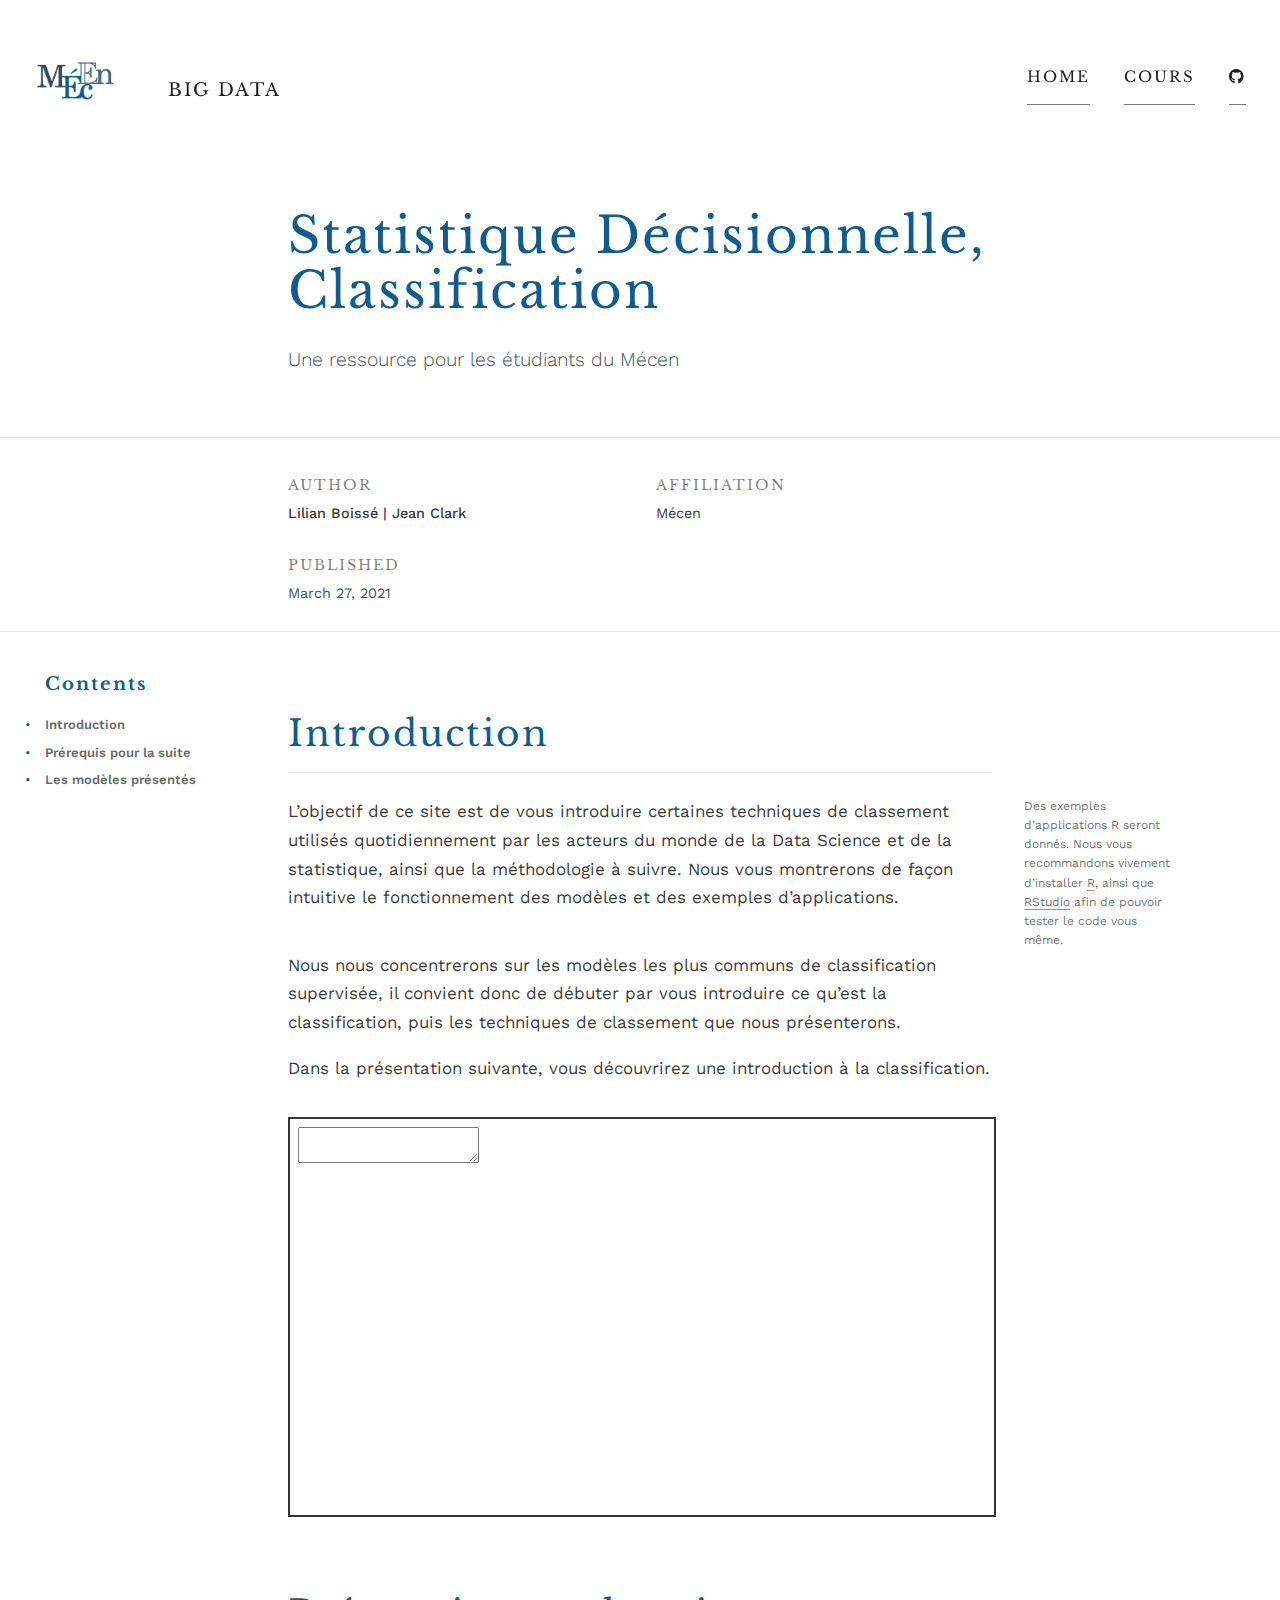
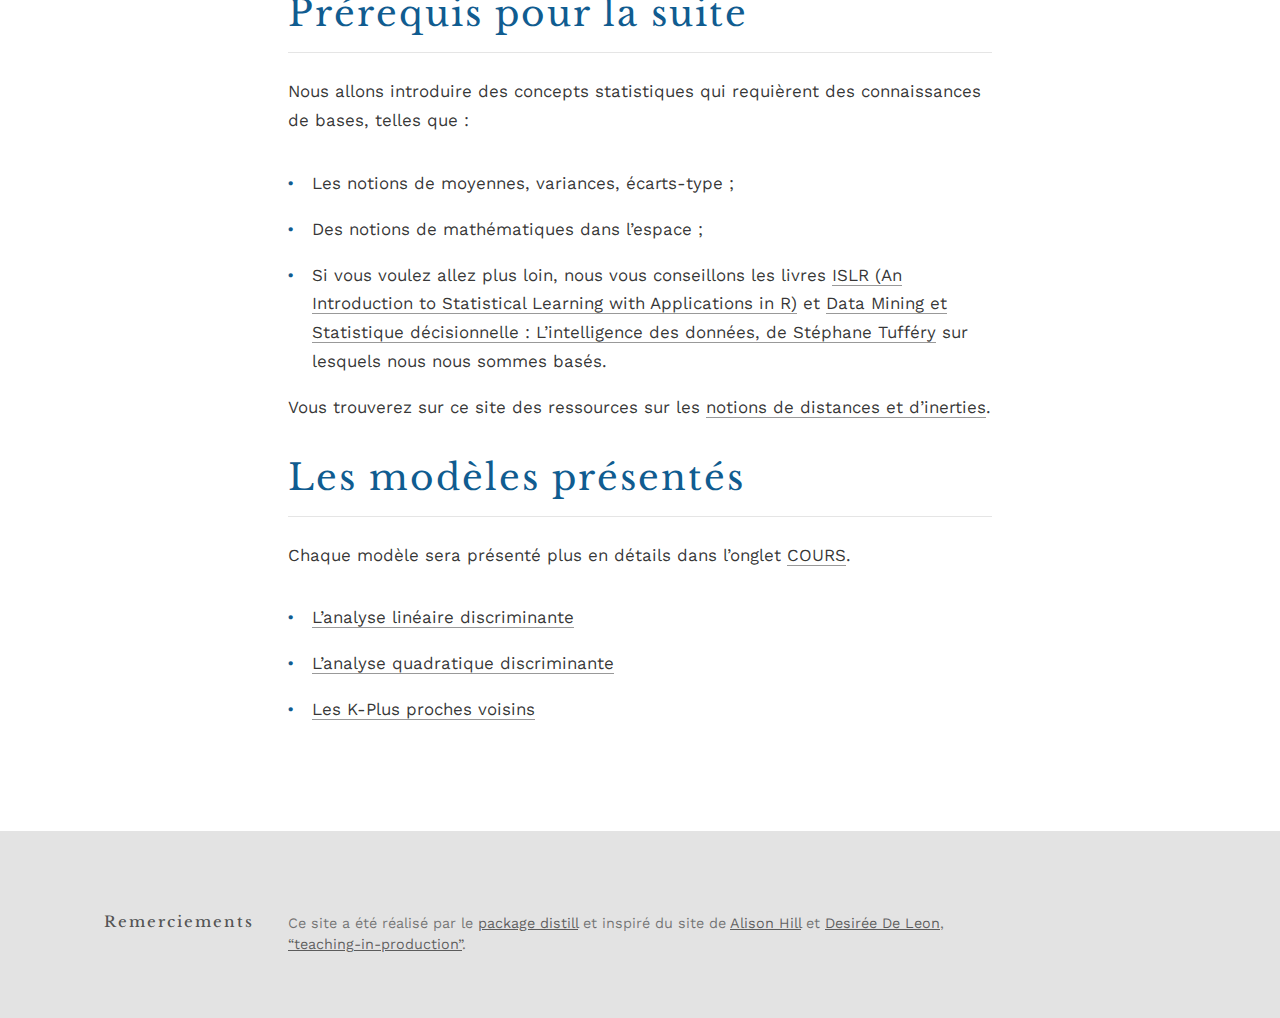
==== commit bd8d53fd: "Transformation pour presentation" ====
--- a/docs/index.html
+++ b/docs/index.html
@@ -85,33 +85,33 @@
 </style>
 
   <!--radix_placeholder_meta_tags-->
-  <title>BIG DATA: Techniques de classement et de prédiction</title>
-
-  <meta property="description" itemprop="description" content="Ou comment réaliser des prédictions ?"/>
+  <title>BIG DATA: Statistique Décisionnelle, Classification</title>
+
+  <meta property="description" itemprop="description" content="Une ressource pour les étudiants du Mécen"/>
 
 
   <!--  https://schema.org/Article -->
-  <meta property="article:published" itemprop="datePublished" content="2021-03-24"/>
-  <meta property="article:created" itemprop="dateCreated" content="2021-03-24"/>
+  <meta property="article:published" itemprop="datePublished" content="2021-03-28"/>
+  <meta property="article:created" itemprop="dateCreated" content="2021-03-28"/>
   <meta name="article:author" content="Lilian Boissé | Jean Clark"/>
 
   <!--  https://developers.facebook.com/docs/sharing/webmasters#markup -->
-  <meta property="og:title" content="BIG DATA: Techniques de classement et de prédiction"/>
+  <meta property="og:title" content="BIG DATA: Statistique Décisionnelle, Classification"/>
   <meta property="og:type" content="article"/>
-  <meta property="og:description" content="Ou comment réaliser des prédictions ?"/>
+  <meta property="og:description" content="Une ressource pour les étudiants du Mécen"/>
   <meta property="og:locale" content="en_US"/>
   <meta property="og:site_name" content="BIG DATA"/>
 
   <!--  https://dev.twitter.com/cards/types/summary -->
   <meta property="twitter:card" content="summary"/>
-  <meta property="twitter:title" content="BIG DATA: Techniques de classement et de prédiction"/>
-  <meta property="twitter:description" content="Ou comment réaliser des prédictions ?"/>
+  <meta property="twitter:title" content="BIG DATA: Statistique Décisionnelle, Classification"/>
+  <meta property="twitter:description" content="Une ressource pour les étudiants du Mécen"/>
 
   <!--/radix_placeholder_meta_tags-->
   <!--radix_placeholder_rmarkdown_metadata-->
 
   <script type="text/json" id="radix-rmarkdown-metadata">
-  {"type":"list","attributes":{"names":{"type":"character","attributes":{},"value":["title","author","date","description","site"]}},"value":[{"type":"character","attributes":{},"value":["Techniques de classement et de prédiction"]},{"type":"list","attributes":{},"value":[{"type":"list","attributes":{"names":{"type":"character","attributes":{},"value":["name","url","affiliation","affiliation_url"]}},"value":[{"type":"character","attributes":{},"value":["Lilian Boissé | Jean Clark"]},{"type":"character","attributes":{},"value":["https://alison.rbind.io"]},{"type":"character","attributes":{},"value":["Mécen"]},{"type":"character","attributes":{},"value":["http://mecen-univ-tours.fr/"]}]}]},{"type":"character","attributes":{},"value":["2021-03-24"]},{"type":"character","attributes":{},"value":["Ou comment réaliser des prédictions ?\n"]},{"type":"character","attributes":{},"value":["distill::distill_website"]}]}
+  {"type":"list","attributes":{"names":{"type":"character","attributes":{},"value":["title","author","date","description","site"]}},"value":[{"type":"character","attributes":{},"value":["Statistique Décisionnelle, Classification"]},{"type":"list","attributes":{},"value":[{"type":"list","attributes":{"names":{"type":"character","attributes":{},"value":["name","url","affiliation","affiliation_url"]}},"value":[{"type":"character","attributes":{},"value":["Lilian Boissé | Jean Clark"]},{"type":"character","attributes":{},"value":["hhttps://big-data-techniques-de-classement.netlify.app/"]},{"type":"character","attributes":{},"value":["Mécen"]},{"type":"character","attributes":{},"value":["http://mecen-univ-tours.fr/"]}]}]},{"type":"character","attributes":{},"value":["2021-03-28"]},{"type":"character","attributes":{},"value":["Une ressource pour les étudiants du Mécen \n"]},{"type":"character","attributes":{},"value":["distill::distill_website"]}]}
   </script>
   <!--/radix_placeholder_rmarkdown_metadata-->
   <!--radix_placeholder_navigation_in_header-->
@@ -2037,6 +2037,18 @@
 
   <!--/radix_placeholder_distill-->
   <script src="site_libs/header-attrs-2.7/header-attrs.js"></script>
+  <meta name="description" content="Statistique Décisionnelle : Classification"/>
+  <meta name="generator" content="xaringan and remark.js"/>
+  <meta name="github-repo" content="/Projet_Big_Data"/>
+  <meta name="twitter:title" content="Techniques de classement"/>
+  <meta name="twitter:description" content="Statistique Décisionnelle : Classification"/>
+  <meta name="twitter:url" content="http://mecen-univ-tours.fr/"/>
+  <meta name="twitter:card" content="summary_large_image"/>
+  <meta property="og:title" content="Techniques de classement"/>
+  <meta property="og:description" content="Statistique Décisionnelle : Classification"/>
+  <meta property="og:url" content="http://mecen-univ-tours.fr/"/>
+  <meta property="og:type" content="website"/>
+  <meta property="og:locale" content="en_US"/>
   <script src="site_libs/clipboard-2.0.6/clipboard.min.js"></script>
   <link href="site_libs/shareon-1.4.1/shareon.min.css" rel="stylesheet" />
   <script src="site_libs/shareon-1.4.1/shareon.min.js"></script>
@@ -2265,7 +2277,7 @@
 <!--radix_placeholder_front_matter-->
 
 <script id="distill-front-matter" type="text/json">
-{"title":"Techniques de classement et de prédiction","description":"Ou comment réaliser des prédictions ?","authors":[{"author":"Lilian Boissé | Jean Clark","authorURL":"https://alison.rbind.io","affiliation":"Mécen","affiliationURL":"http://mecen-univ-tours.fr/","orcidID":""}],"publishedDate":"2021-03-24T00:00:00.000+01:00","citationText":"Clark, 2021"}
+{"title":"Statistique Décisionnelle, Classification","description":"Une ressource pour les étudiants du Mécen","authors":[{"author":"Lilian Boissé | Jean Clark","authorURL":"hhttps://big-data-techniques-de-classement.netlify.app/","affiliation":"Mécen","affiliationURL":"http://mecen-univ-tours.fr/","orcidID":""}],"publishedDate":"2021-03-28T00:00:00.000+01:00","citationText":"Clark, 2021"}
 </script>
 
 <!--/radix_placeholder_front_matter-->
@@ -2293,16 +2305,16 @@
 <!--/radix_placeholder_site_before_body-->
 
 <div class="d-title">
-<h1>Techniques de classement et de prédiction</h1>
+<h1>Statistique Décisionnelle, Classification</h1>
 <!--radix_placeholder_categories-->
 <!--/radix_placeholder_categories-->
-<p><p>Ou comment réaliser des prédictions ?</p></p>
+<p><p>Une ressource pour les étudiants du Mécen</p></p>
 </div>
 
 <div class="d-byline">
-  Lilian Boissé | Jean Clark <a href="https://alison.rbind.io" class="uri">https://alison.rbind.io</a> (Mécen)<a href="http://mecen-univ-tours.fr/" class="uri">http://mecen-univ-tours.fr/</a>
+  Lilian Boissé | Jean Clark hhttps://big-data-techniques-de-classement.netlify.app/ (Mécen)<a href="http://mecen-univ-tours.fr/" class="uri">http://mecen-univ-tours.fr/</a>
   
-<br/>2021-03-24
+<br/>2021-03-28
 </div>
 
 <div class="d-article">
@@ -2317,9 +2329,15 @@
 </ul>
 </nav>
 </div>
+<div class="layout-chunk" data-layout="l-body">
+
+</div>
 <h2 id="introduction">Introduction</h2>
-<p>L’objectif de ce site est de vous introduire certaines techniques de classement utilisés quotidiennement par les acteurs du monde de la Data Science et de la statistique. Vous montrer de façon intuitive le fonctionnement des modèles, vous donner des exemples d’application et si possible, prendre du plaisir en apprenant, tels sont les objectifs de ce site.</p>
-<p>Nous nous concentrerons sur les modèles les plus communs de classification supervisée, il convient donc de débuter par vous introduire ce qu’est la classification, puis les modèles que nous présenterons.</p>
+<p>L’objectif de ce site est de vous introduire certaines techniques de classement utilisés quotidiennement par les acteurs du monde de la Data Science et de la statistique, ainsi que la méthodologie à suivre. Nous vous montrerons de façon intuitive le fonctionnement des modèles et des exemples d’applications.</p>
+<aside>
+Des exemples d’applications R seront donnés. Nous vous recommandons vivement d’installer <a href="https://www.r-project.org/">R</a>, ainsi que <a href="https://rstudio.com/products/rstudio/">RStudio</a> afin de pouvoir tester le code vous même.
+</aside>
+<p>Nous nous concentrerons sur les modèles les plus communs de classification supervisée, il convient donc de débuter par vous introduire ce qu’est la classification, puis les techniques de classement que nous présenterons.</p>
 <p>Dans la présentation suivante, vous découvrirez une introduction à la classification.</p>
 <div class="layout-chunk" data-layout="l-body">
 
@@ -2333,20 +2351,16 @@
 <p><br />
 </p>
 <h2 id="prérequis-pour-la-suite">Prérequis pour la suite</h2>
-<p>Nous allons introduire des concepts statistiques qui recquièrent des connaissances de bases, telles que :</p>
+<p>Nous allons introduire des concepts statistiques qui requièrent des connaissances de bases, telles que :</p>
 <ul>
 <li><p>Les notions de moyennes, variances, écarts-type ;</p></li>
 <li><p>Des notions de mathématiques dans l’espace ;</p></li>
-<li><p>Si vous voulez allez plus loin, nous vous conseillons le livre <a href="https://link.springer.com/book/10.1007%2F978-1-4614-7138-7">ISLR (An Introduction to Statistical Learning with Applications in R)</a> sur lequel nous nous sommes basés.</p></li>
+<li><p>Si vous voulez allez plus loin, nous vous conseillons les livres <a href="https://link.springer.com/book/10.1007%2F978-1-4614-7138-7">ISLR (An Introduction to Statistical Learning with Applications in R)</a> et <a href="https://www.amazon.fr/Data-mining-statistique-d%C3%A9cisionnelle-%C3%A9dition/dp/2710810174">Data Mining et Statistique décisionnelle : L’intelligence des données, de Stéphane Tufféry</a> sur lesquels nous nous sommes basés.</p></li>
 </ul>
-<p>Vous trouverez sur ce site des ressources sur les <a href="Notions.html">notions de distances, moyennes, variances et covariances</a>.</p>
-<aside>
-Des exemples d’applications R seront donnés. Nous vous recommendons vivement d’installer <a href="https://www.r-project.org/">R</a>, ainsi que <a href="https://rstudio.com/products/rstudio/">RStudio</a> afin de pouvoir tester le code vous même.
-</aside>
+<p>Vous trouverez sur ce site des ressources sur les <a href="Notions.html">notions de distances et d’inerties</a>.</p>
 <h2 id="les-modèles-présentés">Les modèles présentés</h2>
-<p>Chaque modèle qui sera présenté plus en détails dans l’onglet <a href="models.html">COURS</a>.</p>
+<p>Chaque modèle sera présenté plus en détails dans l’onglet <a href="models.html">COURS</a>.</p>
 <ul>
-<li><p>La régression logistique</p></li>
 <li><p><a href="LDA.html">L’analyse linéaire discriminante</a></p></li>
 <li><p><a href="QDA.html">L’analyse quadratique discriminante</a></p></li>
 <li><p><a href="KNN.html">Les K-Plus proches voisins</a></p></li>
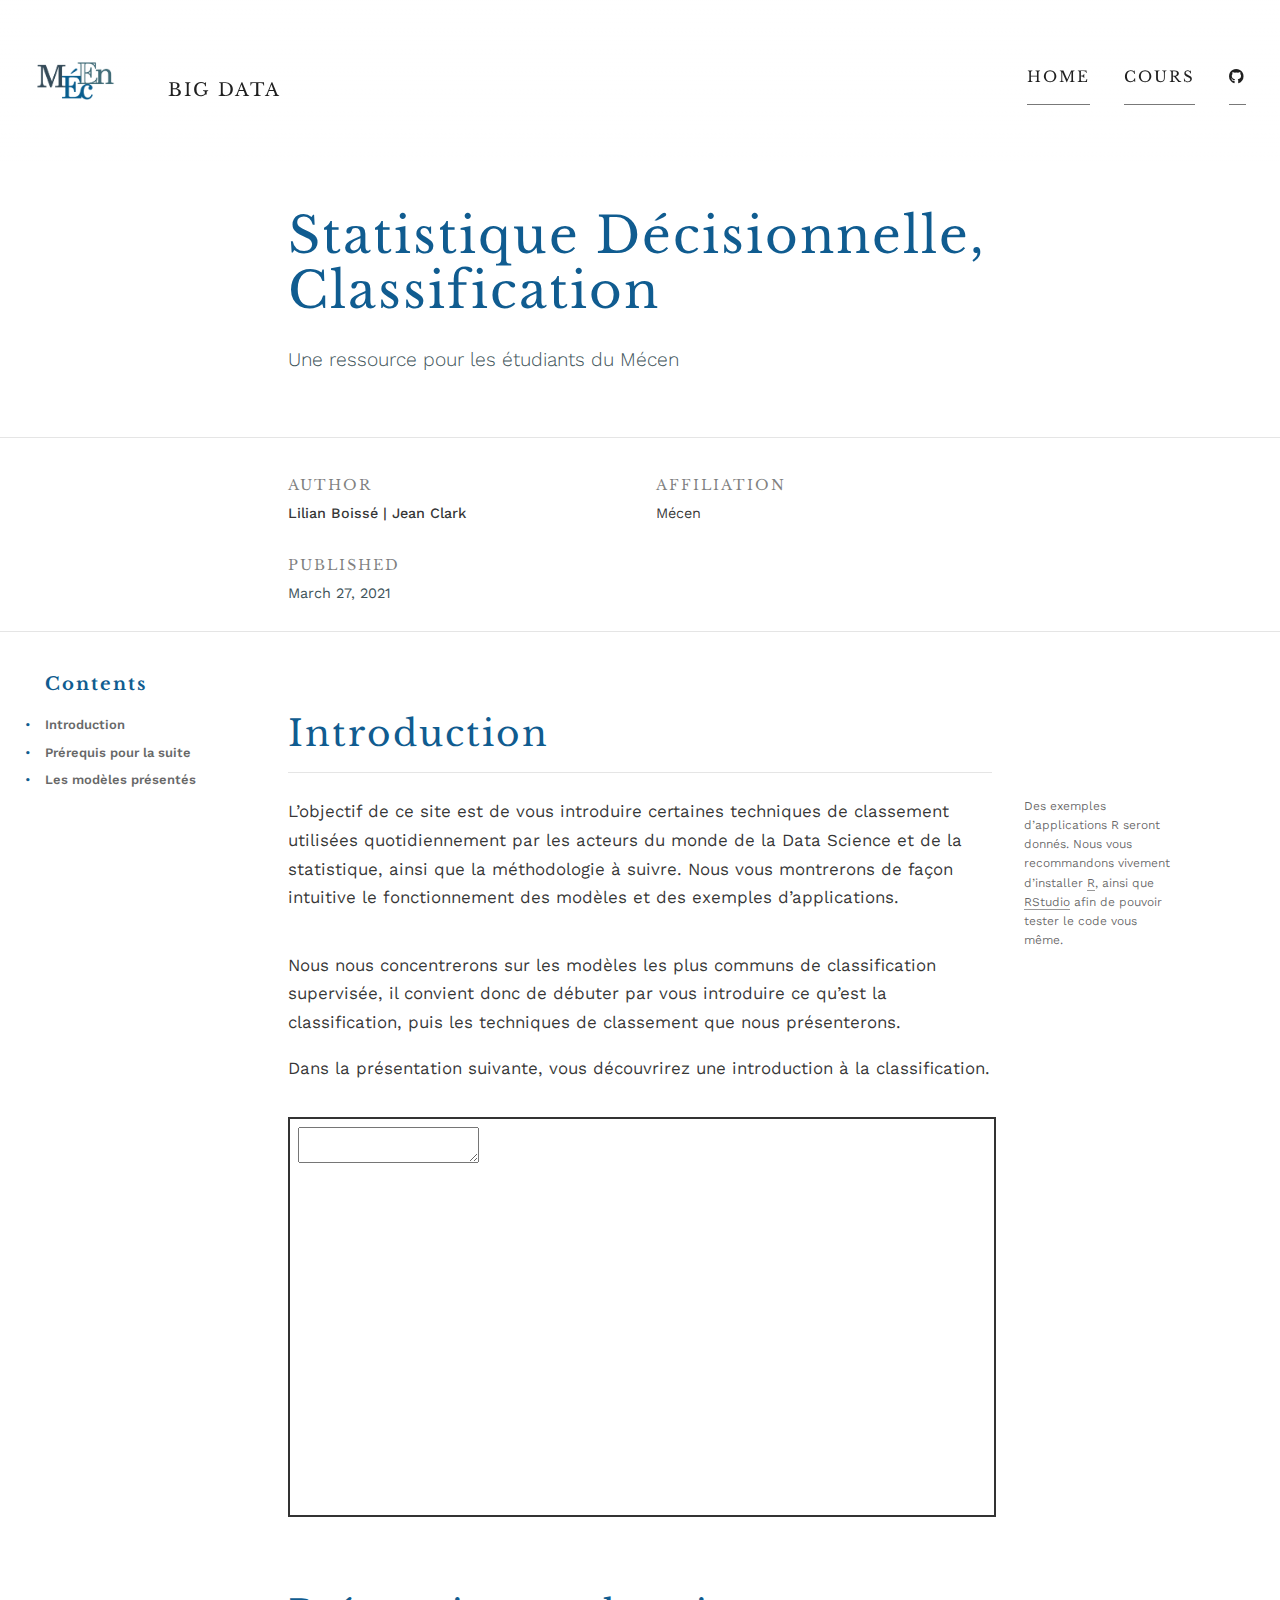
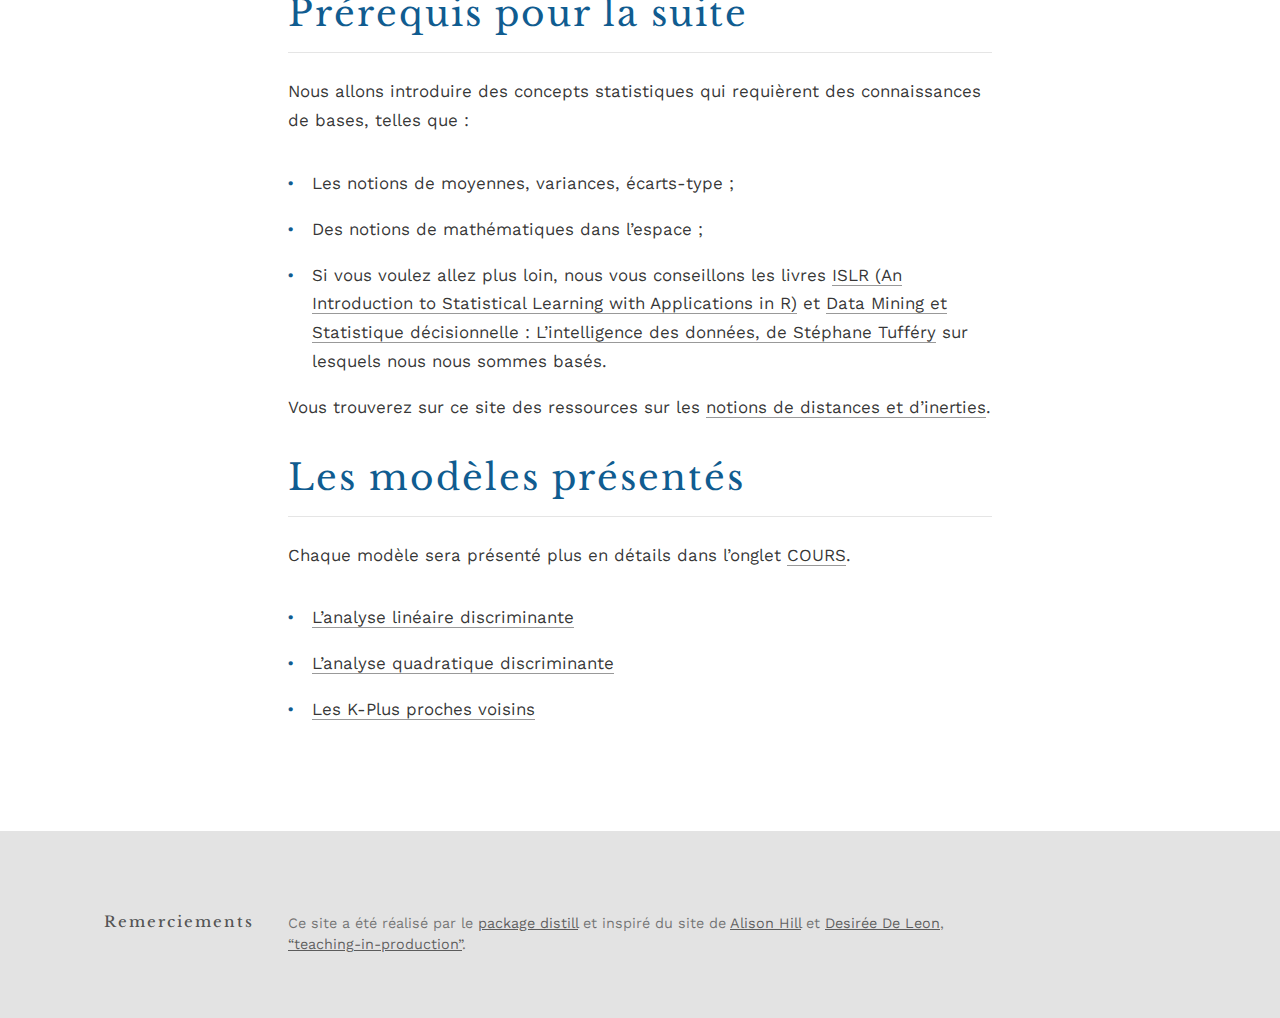
==== commit 4400e250: "Apres corr Sara" ====
--- a/docs/index.html
+++ b/docs/index.html
@@ -2333,7 +2333,7 @@
 
 </div>
 <h2 id="introduction">Introduction</h2>
-<p>L’objectif de ce site est de vous introduire certaines techniques de classement utilisés quotidiennement par les acteurs du monde de la Data Science et de la statistique, ainsi que la méthodologie à suivre. Nous vous montrerons de façon intuitive le fonctionnement des modèles et des exemples d’applications.</p>
+<p>L’objectif de ce site est de vous introduire certaines techniques de classement utilisées quotidiennement par les acteurs du monde de la Data Science et de la statistique, ainsi que la méthodologie à suivre. Nous vous montrerons de façon intuitive le fonctionnement des modèles et des exemples d’applications.</p>
 <aside>
 Des exemples d’applications R seront donnés. Nous vous recommandons vivement d’installer <a href="https://www.r-project.org/">R</a>, ainsi que <a href="https://rstudio.com/products/rstudio/">RStudio</a> afin de pouvoir tester le code vous même.
 </aside>
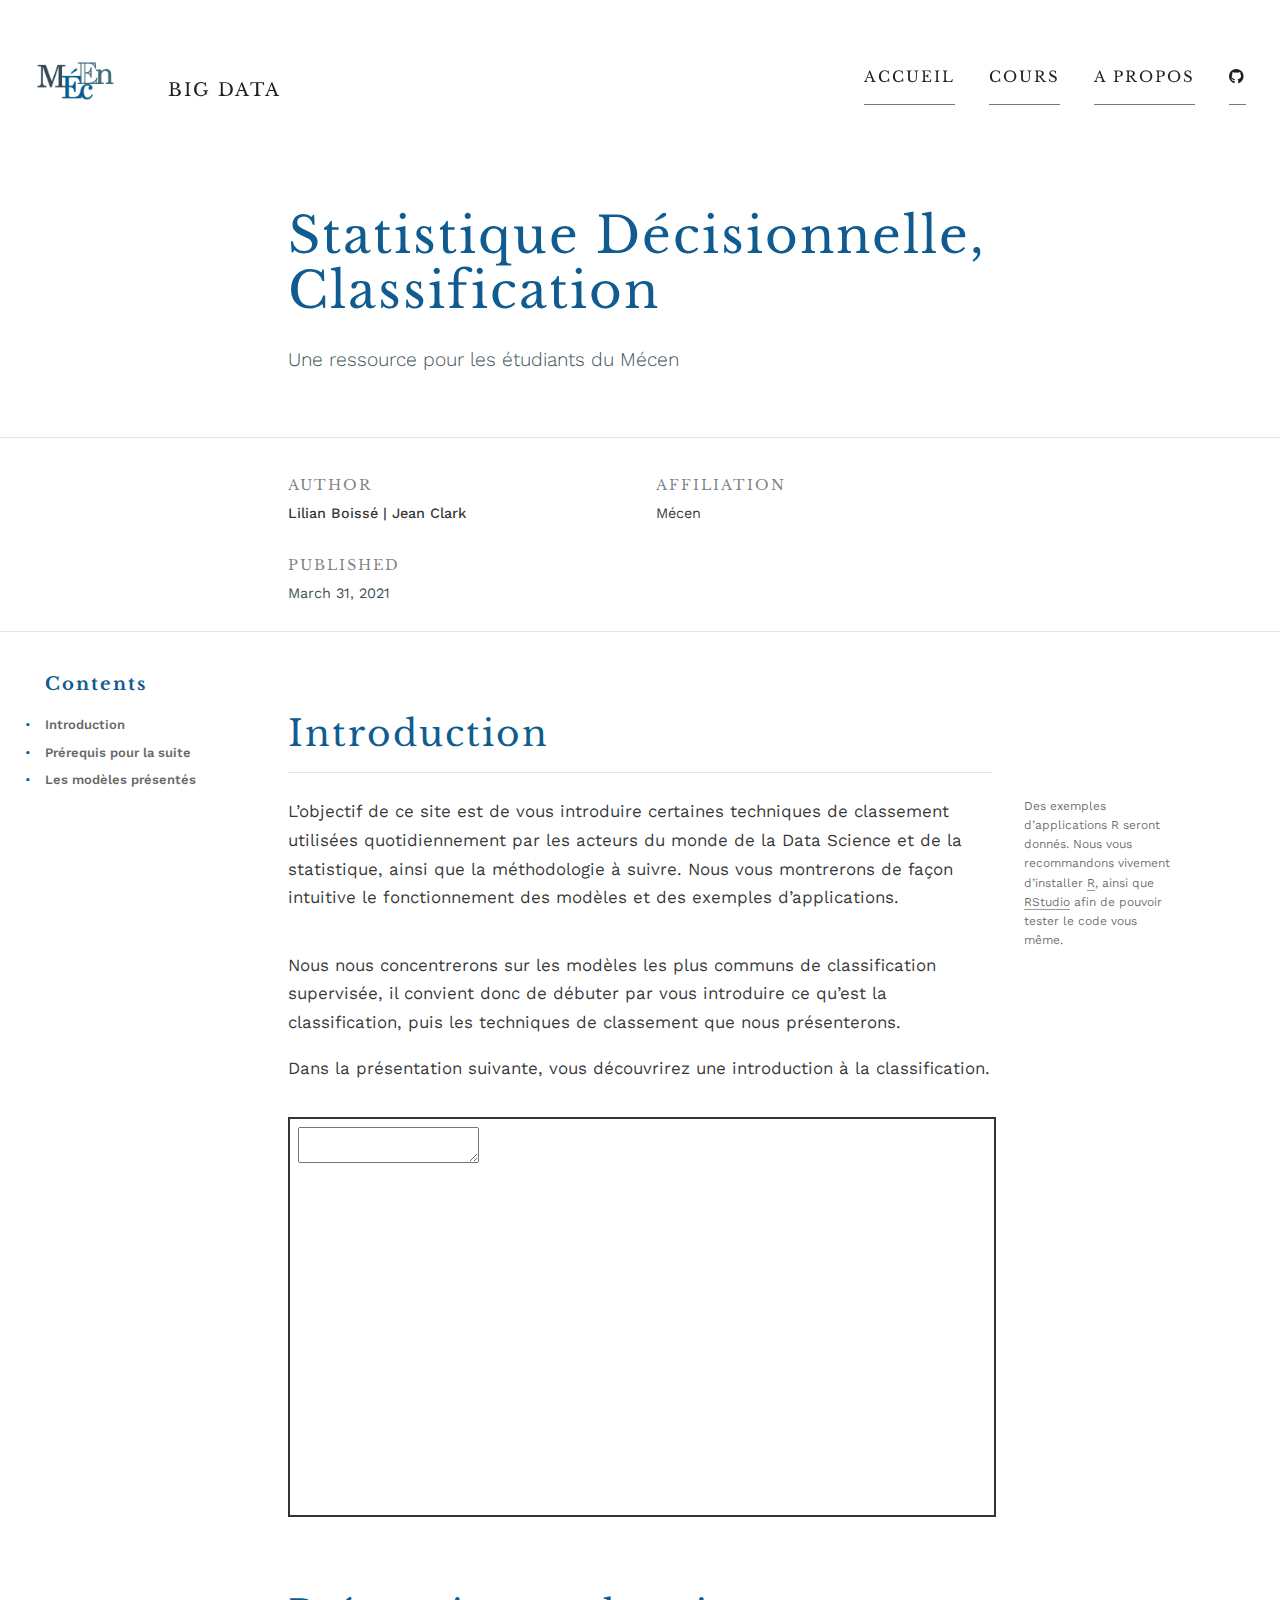
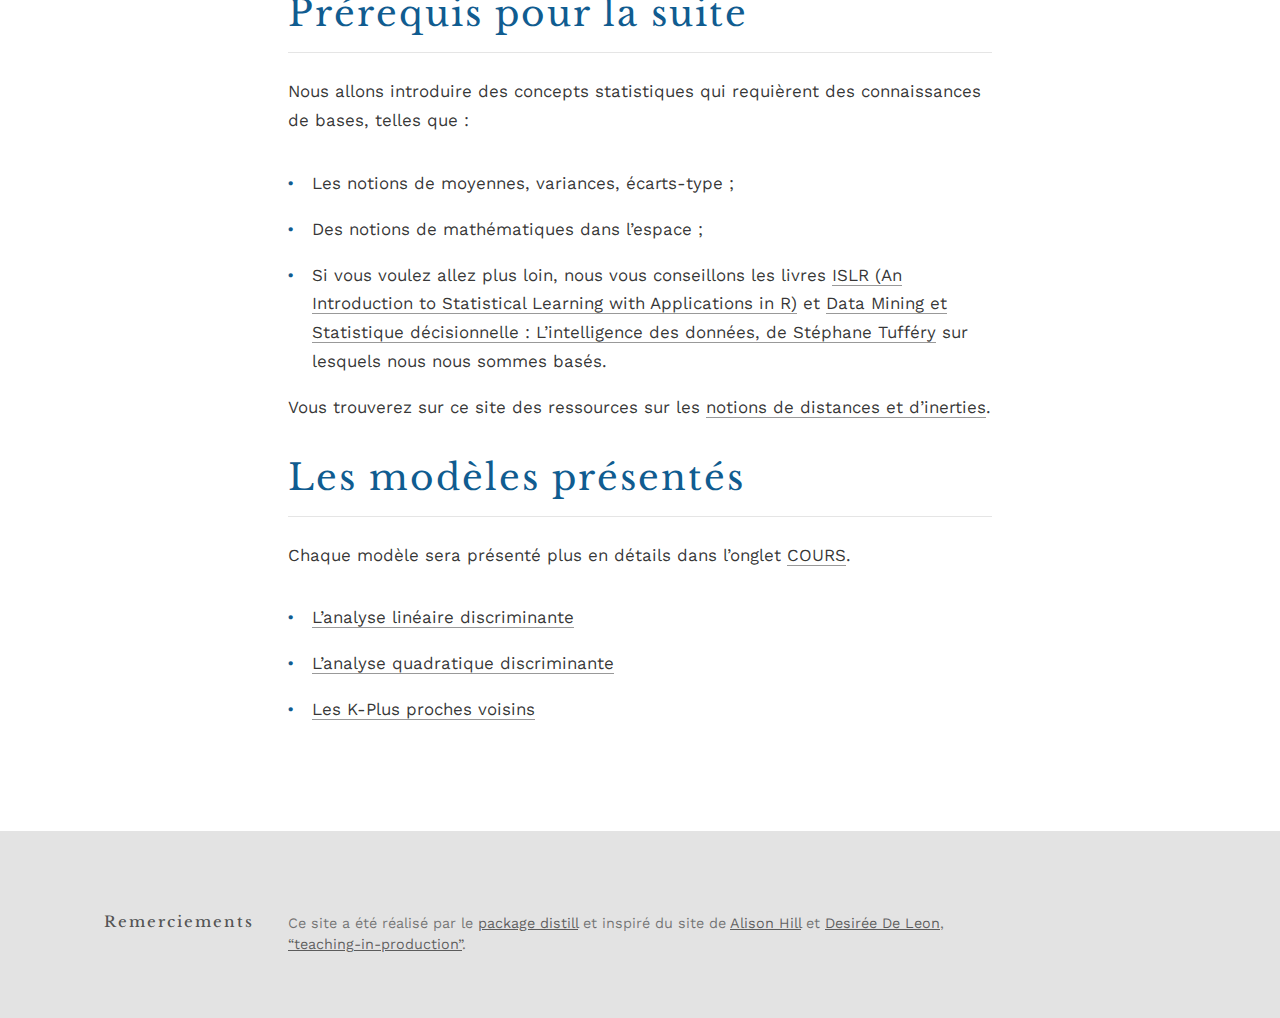
==== commit 225fa7c3: "commit rendu" ====
--- a/docs/index.html
+++ b/docs/index.html
@@ -91,8 +91,8 @@
 
 
   <!--  https://schema.org/Article -->
-  <meta property="article:published" itemprop="datePublished" content="2021-03-28"/>
-  <meta property="article:created" itemprop="dateCreated" content="2021-03-28"/>
+  <meta property="article:published" itemprop="datePublished" content="2021-04-01"/>
+  <meta property="article:created" itemprop="dateCreated" content="2021-04-01"/>
   <meta name="article:author" content="Lilian Boissé | Jean Clark"/>
 
   <!--  https://developers.facebook.com/docs/sharing/webmasters#markup -->
@@ -111,7 +111,7 @@
   <!--radix_placeholder_rmarkdown_metadata-->
 
   <script type="text/json" id="radix-rmarkdown-metadata">
-  {"type":"list","attributes":{"names":{"type":"character","attributes":{},"value":["title","author","date","description","site"]}},"value":[{"type":"character","attributes":{},"value":["Statistique Décisionnelle, Classification"]},{"type":"list","attributes":{},"value":[{"type":"list","attributes":{"names":{"type":"character","attributes":{},"value":["name","url","affiliation","affiliation_url"]}},"value":[{"type":"character","attributes":{},"value":["Lilian Boissé | Jean Clark"]},{"type":"character","attributes":{},"value":["hhttps://big-data-techniques-de-classement.netlify.app/"]},{"type":"character","attributes":{},"value":["Mécen"]},{"type":"character","attributes":{},"value":["http://mecen-univ-tours.fr/"]}]}]},{"type":"character","attributes":{},"value":["2021-03-28"]},{"type":"character","attributes":{},"value":["Une ressource pour les étudiants du Mécen \n"]},{"type":"character","attributes":{},"value":["distill::distill_website"]}]}
+  {"type":"list","attributes":{"names":{"type":"character","attributes":{},"value":["title","author","date","description","site"]}},"value":[{"type":"character","attributes":{},"value":["Statistique Décisionnelle, Classification"]},{"type":"list","attributes":{},"value":[{"type":"list","attributes":{"names":{"type":"character","attributes":{},"value":["name","url","affiliation","affiliation_url"]}},"value":[{"type":"character","attributes":{},"value":["Lilian Boissé | Jean Clark"]},{"type":"character","attributes":{},"value":["hhttps://big-data-techniques-de-classement.netlify.app/"]},{"type":"character","attributes":{},"value":["Mécen"]},{"type":"character","attributes":{},"value":["http://mecen-univ-tours.fr/"]}]}]},{"type":"character","attributes":{},"value":["2021-04-01"]},{"type":"character","attributes":{},"value":["Une ressource pour les étudiants du Mécen \n"]},{"type":"character","attributes":{},"value":["distill::distill_website"]}]}
   </script>
   <!--/radix_placeholder_rmarkdown_metadata-->
   <!--radix_placeholder_navigation_in_header-->
@@ -2277,7 +2277,7 @@
 <!--radix_placeholder_front_matter-->
 
 <script id="distill-front-matter" type="text/json">
-{"title":"Statistique Décisionnelle, Classification","description":"Une ressource pour les étudiants du Mécen","authors":[{"author":"Lilian Boissé | Jean Clark","authorURL":"hhttps://big-data-techniques-de-classement.netlify.app/","affiliation":"Mécen","affiliationURL":"http://mecen-univ-tours.fr/","orcidID":""}],"publishedDate":"2021-03-28T00:00:00.000+01:00","citationText":"Clark, 2021"}
+{"title":"Statistique Décisionnelle, Classification","description":"Une ressource pour les étudiants du Mécen","authors":[{"author":"Lilian Boissé | Jean Clark","authorURL":"hhttps://big-data-techniques-de-classement.netlify.app/","affiliation":"Mécen","affiliationURL":"http://mecen-univ-tours.fr/","orcidID":""}],"publishedDate":"2021-04-01T00:00:00.000+02:00","citationText":"Clark, 2021"}
 </script>
 
 <!--/radix_placeholder_front_matter-->
@@ -2291,8 +2291,9 @@
 <a href="index.html" class="title">BIG DATA</a>
 </div>
 <div class="nav-right">
-<a href="index.html">home</a>
+<a href="index.html">accueil</a>
 <a href="models.html">cours</a>
+<a href="Apropos.html">a propos</a>
 <a href="https://github.com/JClark-economist">
 <i class="fab fa-github" aria-hidden="true"></i>
 </a>
@@ -2314,7 +2315,7 @@
 <div class="d-byline">
   Lilian Boissé | Jean Clark hhttps://big-data-techniques-de-classement.netlify.app/ (Mécen)<a href="http://mecen-univ-tours.fr/" class="uri">http://mecen-univ-tours.fr/</a>
   
-<br/>2021-03-28
+<br/>2021-04-01
 </div>
 
 <div class="d-article">
